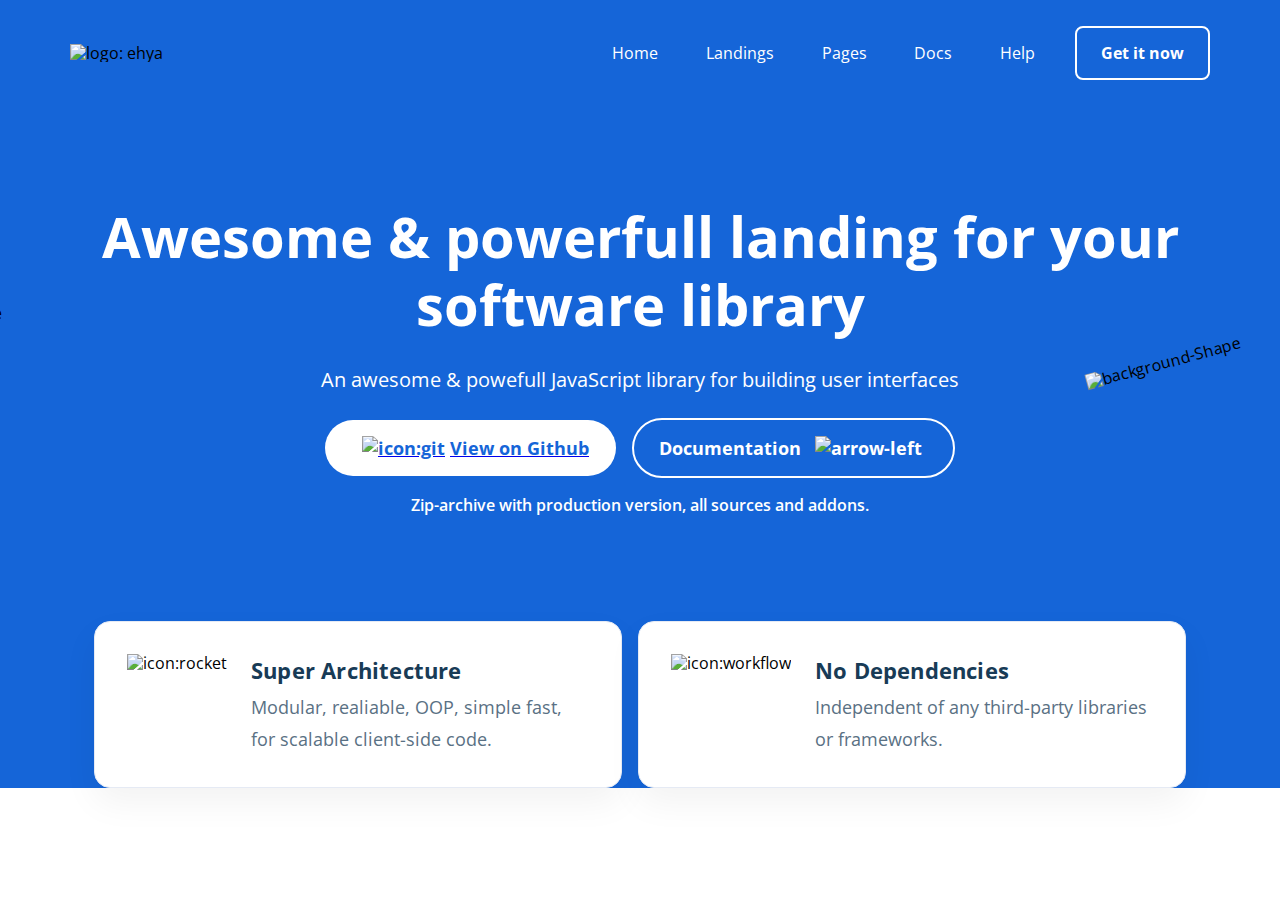
==== index.html @ e39f5f0c "create: modal window" ====
<!DOCTYPE html>
<html lang="en">
<head>
  <meta charset="UTF-8">
  <meta name="viewport" content="width=device-width, initial-scale=1.0">
  <title>ehya</title>
  <link href="https://fonts.googleapis.com/css2?family=Open+Sans:wght@400;600;700&display=swap" rel="stylesheet">
  <link rel="stylesheet" href="css/style.css">
</head>
<body>
  <section class="hero">
    <div class="container">
      <div class="hero-main">
        <img src="img/Shape-1.svg" alt="background-Shape" class="hero-bcg__left">
        <img src="img/Shape-2.svg" alt="background-Shape" class="hero-bcg__right">
        <div class="container">
        <div class="hero-header">
          <img src="img/Logo.svg" alt="logo: ehya" class="logo hero__logo">
          <nav class="hero-navbar">
            <ul class="hero-navbar__list">
              <li class="hero-navbar__item"><a href="#" class="hero-navbar__link">Home</a></li>
              <li class="hero-navbar__item"><a href="#" class="hero-navbar__link">Landings</a></li>
              <li class="hero-navbar__item"><a href="#" class="hero-navbar__link">Pages</a></li>
              <li class="hero-navbar__item"><a href="#" class="hero-navbar__link">Docs</a></li>
              <li class="hero-navbar__item"><a href="#" class="hero-navbar__link">Help</a></li>
            </ul>
            <button class="hero-navbar__button">Get it now</button>
          </nav>
          <!-- /.navbar -->
        </div>
        <!-- /.header -->
        <h1 class="hero__title">
          Awesome & powerfull landing for your software library
        </h1>
        <!-- /.hero__title -->
        <p class="hero__text">An awesome & powefull JavaScript library for building user interfaces</p>
        <div class="hero-button">
          <a href="https://github.com/muscleman-ak" class="hero-button__link">
          <button class="hero-button__git"><img src="img/git.svg" alt="icon:git" class="hero-button__icon"> View on
            Github</button>
          </a>
          <button class="hero-button__doc">Documentation <img class="hero-button__pic" src="img/arrow-left.svg" alt="arrow-left"></button>
        </div>
        <!-- /.hero-button -->
        <p class="hero__zip-text">Zip-archive with production version, all sources and addons.</p>
        <div class="hero-wave">
          <img src="img/Wave.svg" alt="" class="hero-wave__background">
          <div class="hero-wave__card hero-wave__card_left">
            <img src="img/rocket-icon.svg" alt="icon:rocket" class="hero-wave__icon">
            <div class="hero-wave__text-block">
              <h3 class="hero-wave__title">Super Architecture</h3>
              <p class="hero-wave__text">Modular, realiable, OOP, simple fast, for scalable client-side code.</p>
            </div>
            <!-- /.hero-wave__text-block -->
          </div>
          <!-- /.hero-wave__card -->
          <div class="hero-wave__card">
            <img src="img/Icon_workflow.svg" alt="icon:workflow" class="hero-wave__icon">
            <div class="hero-wave__text-block">
              <h3 class="hero-wave__title">No Dependencies</h3>
              <p class="hero-wave__text">Independent of any third-party libraries or frameworks.</p>
            </div>
            <!-- /.hero-wave__text-block -->
          </div>
          <!-- /.hero-wave__card -->
          
        </div>
        <!-- /.hero-wave -->
      </div>
      <!-- /.hero-main -->
    </div>
    <!-- /.container -->
  </section>
  <!-- /.hero -->
  
</body>
</html>
---- css/style.css ----
/*! normalize.css v8.0.1 | MIT License | github.com/necolas/normalize.css */
/* Document
   ========================================================================== */
/**
 * 1. Correct the line height in all browsers.
 * 2. Prevent adjustments of font size after orientation changes in iOS.
 */
html {
  line-height: 1.15;
  /* 1 */
  -webkit-text-size-adjust: 100%;
  /* 2 */
}

/* Sections
   ========================================================================== */
/**
 * Remove the margin in all browsers.
 */
body {
  margin: 0;
}

/**
 * Render the `main` element consistently in IE.
 */
main {
  display: block;
}

/**
 * Correct the font size and margin on `h1` elements within `section` and
 * `article` contexts in Chrome, Firefox, and Safari.
 */
h1 {
  font-size: 2em;
  margin: 0.67em 0;
}

/* Grouping content
   ========================================================================== */
/**
 * 1. Add the correct box sizing in Firefox.
 * 2. Show the overflow in Edge and IE.
 */
hr {
  -webkit-box-sizing: content-box;
          box-sizing: content-box;
  /* 1 */
  height: 0;
  /* 1 */
  overflow: visible;
  /* 2 */
}

/**
 * 1. Correct the inheritance and scaling of font size in all browsers.
 * 2. Correct the odd `em` font sizing in all browsers.
 */
pre {
  font-family: monospace, monospace;
  /* 1 */
  font-size: 1em;
  /* 2 */
}

/* Text-level semantics
   ========================================================================== */
/**
 * Remove the gray background on active links in IE 10.
 */
a {
  background-color: transparent;
}

/**
 * 1. Remove the bottom border in Chrome 57-
 * 2. Add the correct text decoration in Chrome, Edge, IE, Opera, and Safari.
 */
abbr[title] {
  border-bottom: none;
  /* 1 */
  text-decoration: underline;
  /* 2 */
  -webkit-text-decoration: underline dotted;
          text-decoration: underline dotted;
  /* 2 */
}

/**
 * Add the correct font weight in Chrome, Edge, and Safari.
 */
b,
strong {
  font-weight: bolder;
}

/**
 * 1. Correct the inheritance and scaling of font size in all browsers.
 * 2. Correct the odd `em` font sizing in all browsers.
 */
code,
kbd,
samp {
  font-family: monospace, monospace;
  /* 1 */
  font-size: 1em;
  /* 2 */
}

/**
 * Add the correct font size in all browsers.
 */
small {
  font-size: 80%;
}

/**
 * Prevent `sub` and `sup` elements from affecting the line height in
 * all browsers.
 */
sub,
sup {
  font-size: 75%;
  line-height: 0;
  position: relative;
  vertical-align: baseline;
}

sub {
  bottom: -0.25em;
}

sup {
  top: -0.5em;
}

/* Embedded content
   ========================================================================== */
/**
 * Remove the border on images inside links in IE 10.
 */
img {
  border-style: none;
}

/* Forms
   ========================================================================== */
/**
 * 1. Change the font styles in all browsers.
 * 2. Remove the margin in Firefox and Safari.
 */
button,
input,
optgroup,
select,
textarea {
  font-family: inherit;
  /* 1 */
  font-size: 100%;
  /* 1 */
  line-height: 1.15;
  /* 1 */
  margin: 0;
  /* 2 */
}

/**
 * Show the overflow in IE.
 * 1. Show the overflow in Edge.
 */
button,
input {
  /* 1 */
  overflow: visible;
}

/**
 * Remove the inheritance of text transform in Edge, Firefox, and IE.
 * 1. Remove the inheritance of text transform in Firefox.
 */
button,
select {
  /* 1 */
  text-transform: none;
}

/**
 * Correct the inability to style clickable types in iOS and Safari.
 */
button,
[type="button"],
[type="reset"],
[type="submit"] {
  -webkit-appearance: button;
}

/**
 * Remove the inner border and padding in Firefox.
 */
button::-moz-focus-inner,
[type="button"]::-moz-focus-inner,
[type="reset"]::-moz-focus-inner,
[type="submit"]::-moz-focus-inner {
  border-style: none;
  padding: 0;
}

/**
 * Restore the focus styles unset by the previous rule.
 */
button:-moz-focusring,
[type="button"]:-moz-focusring,
[type="reset"]:-moz-focusring,
[type="submit"]:-moz-focusring {
  outline: 1px dotted ButtonText;
}

/**
 * Correct the padding in Firefox.
 */
fieldset {
  padding: 0.35em 0.75em 0.625em;
}

/**
 * 1. Correct the text wrapping in Edge and IE.
 * 2. Correct the color inheritance from `fieldset` elements in IE.
 * 3. Remove the padding so developers are not caught out when they zero out
 *    `fieldset` elements in all browsers.
 */
legend {
  -webkit-box-sizing: border-box;
          box-sizing: border-box;
  /* 1 */
  color: inherit;
  /* 2 */
  display: table;
  /* 1 */
  max-width: 100%;
  /* 1 */
  padding: 0;
  /* 3 */
  white-space: normal;
  /* 1 */
}

/**
 * Add the correct vertical alignment in Chrome, Firefox, and Opera.
 */
progress {
  vertical-align: baseline;
}

/**
 * Remove the default vertical scrollbar in IE 10+.
 */
textarea {
  overflow: auto;
}

/**
 * 1. Add the correct box sizing in IE 10.
 * 2. Remove the padding in IE 10.
 */
[type="checkbox"],
[type="radio"] {
  -webkit-box-sizing: border-box;
          box-sizing: border-box;
  /* 1 */
  padding: 0;
  /* 2 */
}

/**
 * Correct the cursor style of increment and decrement buttons in Chrome.
 */
[type="number"]::-webkit-inner-spin-button,
[type="number"]::-webkit-outer-spin-button {
  height: auto;
}

/**
 * 1. Correct the odd appearance in Chrome and Safari.
 * 2. Correct the outline style in Safari.
 */
[type="search"] {
  -webkit-appearance: textfield;
  /* 1 */
  outline-offset: -2px;
  /* 2 */
}

/**
 * Remove the inner padding in Chrome and Safari on macOS.
 */
[type="search"]::-webkit-search-decoration {
  -webkit-appearance: none;
}

/**
 * 1. Correct the inability to style clickable types in iOS and Safari.
 * 2. Change font properties to `inherit` in Safari.
 */
::-webkit-file-upload-button {
  -webkit-appearance: button;
  /* 1 */
  font: inherit;
  /* 2 */
}

/* Interactive
   ========================================================================== */
/*
 * Add the correct display in Edge, IE 10+, and Firefox.
 */
details {
  display: block;
}

/*
 * Add the correct display in all browsers.
 */
summary {
  display: list-item;
}

/* Misc
   ========================================================================== */
/**
 * Add the correct display in IE 10+.
 */
template {
  display: none;
}

/**
 * Add the correct display in IE 10.
 */
[hidden] {
  display: none;
}

* {
  -webkit-box-sizing: border-box;
          box-sizing: border-box;
}

body {
  font-family: 'Open Sans', sans-serif;
  background-color: #ffffff;
}

.container {
  max-width: 1140px;
  margin: auto;
}

button {
  cursor: pointer;
  outline: none;
}

.hero {
  background-color: #1565D8;
}

.hero-main {
  position: relative;
}

.hero-bcg__left {
  position: absolute;
  width: 620.16px;
  height: 376.86px;
  left: -226.88px;
  top: 303.87px;
}

.hero-bcg__right {
  position: absolute;
  width: 300px;
  height: 285px;
  left: 1046.23px;
  top: 330.68px;
  -webkit-transform: rotate(-15deg);
          transform: rotate(-15deg);
}

.hero-header {
  display: -webkit-box;
  display: -ms-flexbox;
  display: flex;
  -webkit-box-align: center;
      -ms-flex-align: center;
          align-items: center;
  -webkit-box-pack: justify;
      -ms-flex-pack: justify;
          justify-content: space-between;
  padding: 26px 0;
  margin-bottom: 96px;
}

.hero-navbar {
  width: 598px;
  display: -webkit-box;
  display: -ms-flexbox;
  display: flex;
  -webkit-box-pack: justify;
      -ms-flex-pack: justify;
          justify-content: space-between;
}

.hero-navbar__list {
  width: 423px;
  list-style: none;
  margin: 0;
  padding: 18px 0;
  display: -webkit-box;
  display: -ms-flexbox;
  display: flex;
  -webkit-box-align: center;
      -ms-flex-align: center;
          align-items: center;
  -webkit-box-pack: justify;
      -ms-flex-pack: justify;
          justify-content: space-between;
  margin-right: px;
}

.hero-navbar__button {
  padding: 13px 24px;
  color: white;
  font-weight: bold;
  background-color: #1565D8;
  border: 2px solid white;
  border-radius: 8px;
}

.hero-navbar__link {
  text-decoration: none;
  color: white;
}

.hero__title {
  margin: 0;
  margin-bottom: 24px;
  font-weight: bold;
  font-size: 56px;
  line-height: 68px;
  color: white;
  text-align: center;
}

.hero__text {
  font-weight: normal;
  font-size: 20px;
  line-height: 36px;
  text-align: center;
  color: #ffffff;
}

.hero-button {
  display: -webkit-box;
  display: -ms-flexbox;
  display: flex;
  -webkit-box-align: center;
      -ms-flex-align: center;
          align-items: center;
  -webkit-box-pack: center;
      -ms-flex-pack: center;
          justify-content: center;
  margin-bottom: 16px;
}

.hero-button__git {
  text-decoration: none;
  background-color: #ffffff;
  color: #1565D8;
  border: none;
  border-radius: 50px;
  padding: 26px;
  font-weight: bold;
  font-size: 18px;
  line-height: 25px;
  display: -webkit-box;
  display: -ms-flexbox;
  display: flex;
  -webkit-box-align: center;
      -ms-flex-align: center;
          align-items: center;
  padding: 16px 27px 15px 37px;
  margin-right: 16px;
}

.hero-button__icon {
  margin-right: 5px;
}

.hero-button__doc {
  border: 2px solid #ffffff;
  display: -webkit-box;
  display: -ms-flexbox;
  display: flex;
  -webkit-box-align: center;
      -ms-flex-align: center;
          align-items: center;
  background-color: #1565D8;
  color: #ffffff;
  border-radius: 50px;
  font-weight: bold;
  font-size: 18px;
  line-height: 25px;
  padding: 16px 31px 15px 25px;
}

.hero-button__pic {
  margin-left: 14px;
}

.hero__zip-text {
  font-weight: 600;
  font-size: 16px;
  line-height: 22px;
  text-align: center;
  color: #ffffff;
  margin-bottom: 105px;
}

.hero-wave {
  display: -webkit-box;
  display: -ms-flexbox;
  display: flex;
  -webkit-box-pack: center;
      -ms-flex-pack: center;
          justify-content: center;
  -webkit-box-align: center;
      -ms-flex-align: center;
          align-items: center;
  position: relative;
}

.hero-wave__card {
  padding: 32px;
  border: 1px solid #E5EAF4;
  -webkit-box-sizing: border-box;
          box-sizing: border-box;
  -webkit-box-shadow: 0px 15px 35px rgba(0, 0, 0, 0.05);
          box-shadow: 0px 15px 35px rgba(0, 0, 0, 0.05);
  border-radius: 16px;
  background-color: #ffffff;
  display: -webkit-box;
  display: -ms-flexbox;
  display: flex;
  -webkit-box-align: start;
      -ms-flex-align: start;
          align-items: start;
  z-index: 10;
}

.hero-wave__card_left {
  margin-right: 16px;
}

.hero-wave__title {
  font-weight: bold;
  font-size: 22px;
  line-height: 33px;
  letter-spacing: 0.2px;
  color: #183B56;
  margin: 0;
  margin-bottom: 4px;
}

.hero-wave__text {
  margin: 0;
  font-weight: normal;
  font-size: 18px;
  line-height: 32px;
  color: #5A7184;
  max-width: 338px;
}

.hero-wave__icon {
  margin-right: 24px;
}

.hero-wave__background {
  -webkit-transform: translateX(0%);
          transform: translateX(0%);
  position: absolute;
  top: 0;
  bottom: 0;
  z-index: 5;
}
/*# sourceMappingURL=style.css.map */
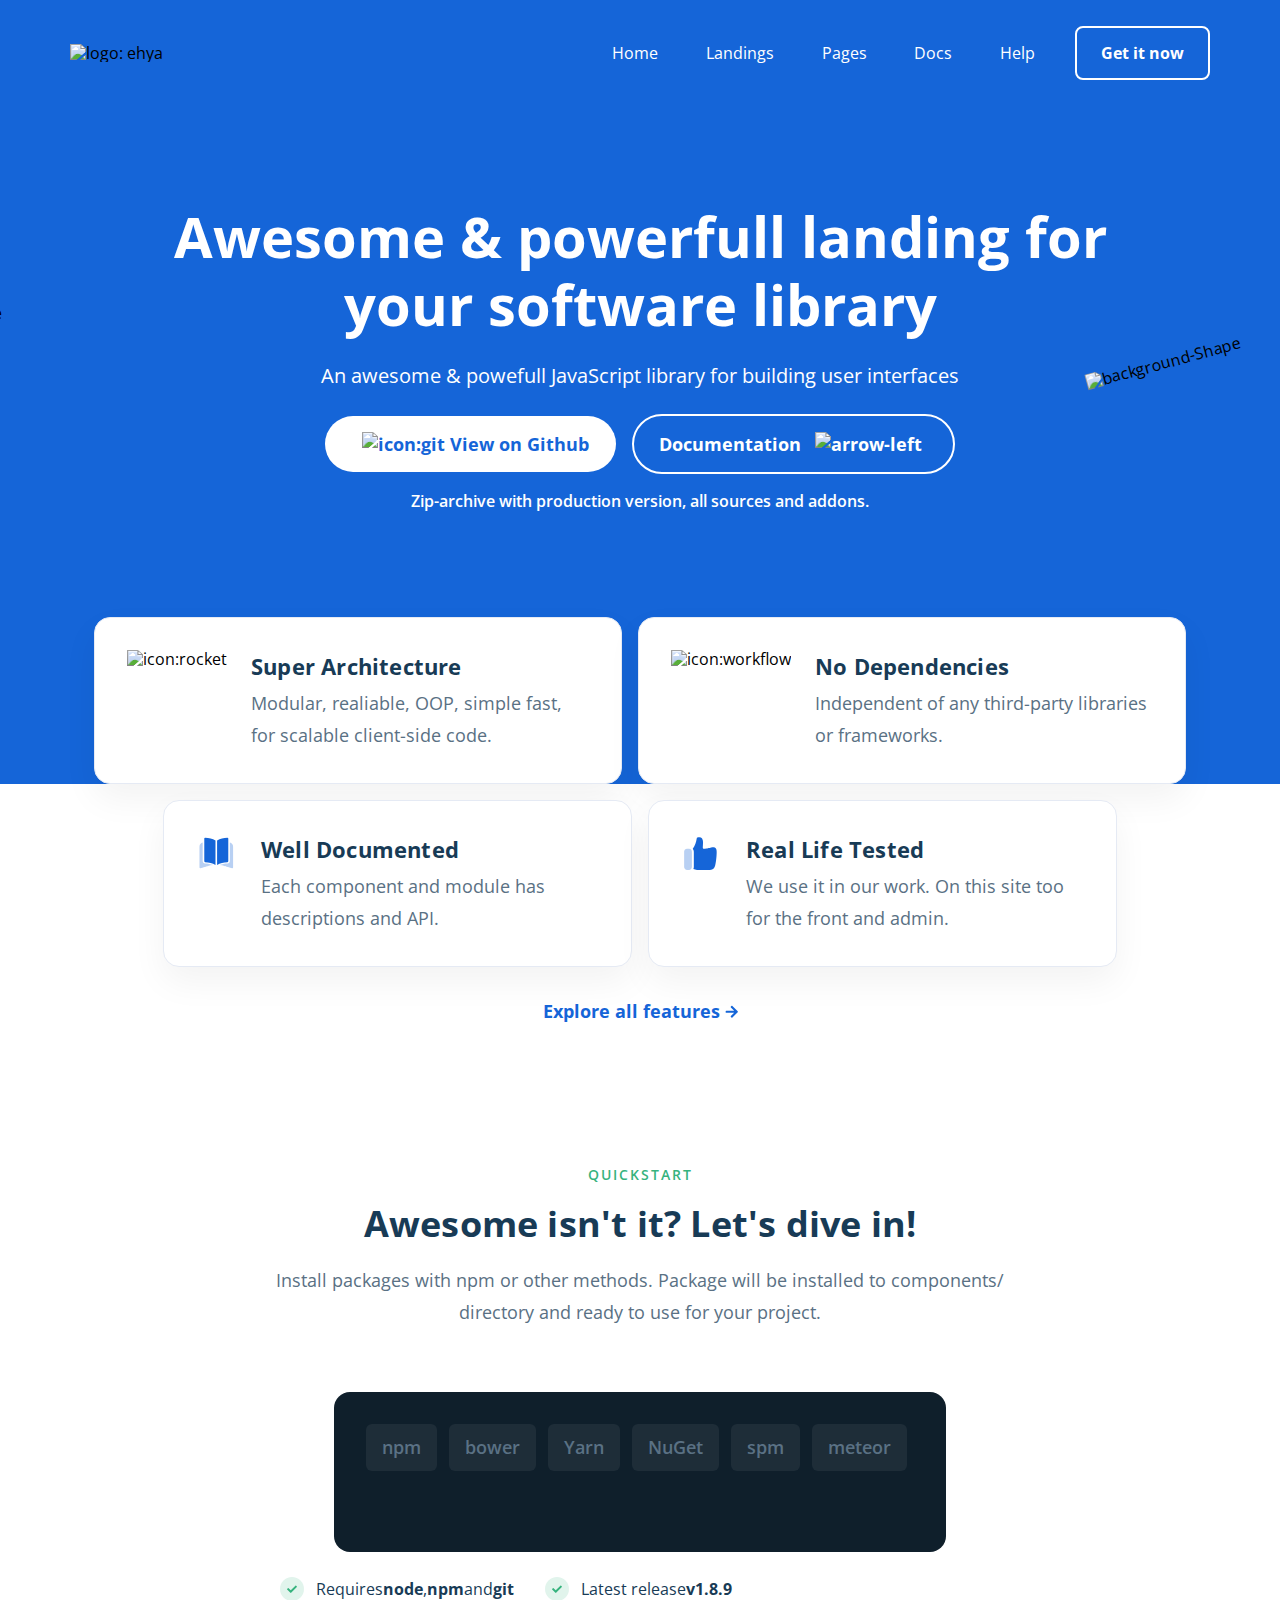
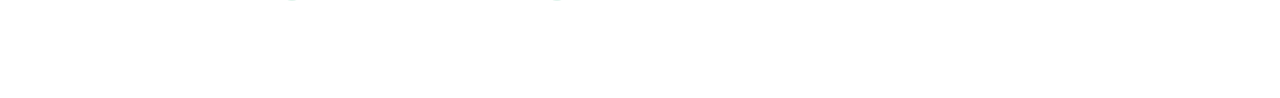
==== commit e5916e3f: "create: added tabs" ====
--- a/index.html
+++ b/index.html
@@ -1,77 +1,279 @@
 <!DOCTYPE html>
 <html lang="en">
-<head>
-  <meta charset="UTF-8">
-  <meta name="viewport" content="width=device-width, initial-scale=1.0">
-  <title>ehya</title>
-  <link href="https://fonts.googleapis.com/css2?family=Open+Sans:wght@400;600;700&display=swap" rel="stylesheet">
-  <link rel="stylesheet" href="css/style.css">
-</head>
-<body>
-  <section class="hero">
-    <div class="container">
-      <div class="hero-main">
-        <img src="img/Shape-1.svg" alt="background-Shape" class="hero-bcg__left">
-        <img src="img/Shape-2.svg" alt="background-Shape" class="hero-bcg__right">
-        <div class="container">
-        <div class="hero-header">
-          <img src="img/Logo.svg" alt="logo: ehya" class="logo hero__logo">
-          <nav class="hero-navbar">
-            <ul class="hero-navbar__list">
-              <li class="hero-navbar__item"><a href="#" class="hero-navbar__link">Home</a></li>
-              <li class="hero-navbar__item"><a href="#" class="hero-navbar__link">Landings</a></li>
-              <li class="hero-navbar__item"><a href="#" class="hero-navbar__link">Pages</a></li>
-              <li class="hero-navbar__item"><a href="#" class="hero-navbar__link">Docs</a></li>
-              <li class="hero-navbar__item"><a href="#" class="hero-navbar__link">Help</a></li>
+  <head>
+    <meta charset="UTF-8" />
+    <meta name="viewport" content="width=device-width, initial-scale=1.0" />
+    <title>ehya</title>
+    <link
+      href="https://fonts.googleapis.com/css2?family=Open+Sans:wght@400;600;700&display=swap"
+      rel="stylesheet"
+    />
+    <link rel="stylesheet" href="css/style.css" />
+  </head>
+  <body>
+    <section class="hero">
+      <div class="container">
+        <div class="hero-main">
+          <img
+            src="img/Shape-1.svg"
+            alt="background-Shape"
+            class="hero-bcg__left"
+          />
+          <img
+            src="img/Shape-2.svg"
+            alt="background-Shape"
+            class="hero-bcg__right"
+          />
+        
+        
+          <div class="hero-header">
+            <img src="img/Logo.svg" alt="logo: ehya" class="logo hero__logo" />
+            <nav class="hero-navbar">
+              <ul class="hero-navbar__list">
+                <li class="hero-navbar__item">
+                  <a href="#" class="hero-navbar__link">Home</a>
+                </li>
+                <li class="hero-navbar__item">
+                  <a href="#" class="hero-navbar__link">Landings</a>
+                </li>
+                <li class="hero-navbar__item">
+                  <a href="#" class="hero-navbar__link">Pages</a>
+                </li>
+                <li class="hero-navbar__item">
+                  <a href="#" class="hero-navbar__link">Docs</a>
+                </li>
+                <li class="hero-navbar__item">
+                  <a href="#" class="hero-navbar__link">Help</a>
+                </li>
+              </ul>
+              <button class="hero-navbar__button" data-toggle="modal">Get it now</button>
+            </nav>
+            <!-- /.navbar -->
+          </div>
+          <!-- /.header -->
+          <h1 class="hero__title">
+            Awesome & powerfull landing for your software library
+          </h1>
+          <!-- /.hero__title -->
+          <p class="hero__text">
+            An awesome & powefull JavaScript library for building user
+            interfaces
+          </p>
+          <div class="hero-button">
+            <a href="https://github.com/muscleman-ak" class="hero-button__link">
+              <button class="hero-button__git">
+                <img
+                  src="img/git.svg"
+                  alt="icon:git"
+                  class="hero-button__icon"
+                />
+                View on Github
+              </button>
+            </a>
+            <button class="hero-button__doc">
+              Documentation
+              <img
+                class="hero-button__pic"
+                src="img/arrow-left.svg"
+                alt="arrow-left"
+              />
+            </button>
+          </div>
+          <!-- /.hero-button -->
+          <p class="hero__zip-text">
+            Zip-archive with production version, all sources and addons.
+          </p>
+          <div class="hero-wave">
+
+            <div class=" hero-wave__card hero-wave__card_left">
+              <img
+                src="img/rocket-icon.svg"
+                alt="icon:rocket"
+                class="hero-wave__icon"
+              />
+              <div class="hero-wave__text-block">
+                <h3 class="hero-wave__title">Super Architecture</h3>
+                <p class="hero-wave__text">
+                  Modular, realiable, OOP, simple fast, for scalable client-side
+                  code.
+                </p>
+              </div>
+              <!-- /.hero-wave__text-block -->
+            </div>
+            <!-- /.hero-wave__card -->
+
+
+            <div class="  hero-wave__card">
+              <img
+                src="img/Icon_workflow.svg"
+                alt="icon:workflow"
+                class="hero-wave__icon"
+              />
+              <div class="hero-wave__text-block">
+                <h3 class="hero-wave__title">No Dependencies</h3>
+                <p class="hero-wave__text">
+                  Independent of any third-party libraries or frameworks.
+                </p>
+              </div>
+              <!-- /.hero-wave__text-block -->
+            </div>
+            <!-- /.hero-wave__card -->
+          </div>
+          <!-- /.hero-wave -->
+        </div>
+        <!-- /.hero-main -->
+      </div>
+      <!-- /.container -->
+    </section>
+    <!-- /.hero -->
+    <section class="quickstart">
+      <div class="container">
+        <div class="hero-wave hero-under">
+
+          <div class="  hero-wave__card hero-wave__card_left">
+            <img src="img/icon-book.svg" alt="icon:book" class="hero-wave__icon" />
+            <div class="hero-wave__text-block">
+              <h3 class="hero-wave__title">Well Documented</h3>
+              <p class="hero-wave__text">
+                Each component and module has descriptions and API.
+              </p>
+            </div>
+            <!-- /.hero-wave__text-block -->
+          </div>
+          <!-- /.hero-wave__card -->
+
+
+          <div class="info-card  hero-wave__card">
+            <img src="img/icon-like.svg" alt="icon:like" class="hero-wave__icon" />
+            <div class="hero-wave__text-block">
+              <h3 class="hero-wave__title">Real Life Tested</h3>
+              <p class="hero-wave__text">
+                We use it in our work. On this site too for the front and admin.
+              </p>
+            </div>
+            <!-- /.hero-wave__text-block -->
+          </div>
+          <!-- /.hero-wave__card -->
+        </div>
+        <!-- /.hero-wave hero-under -->
+        <span class="explore blue-text">Explore all features <img src="img/arrow-blue.svg" alt="arrow-left"></span>
+        <div class="quickstart__contain">
+          <span class="quickstart__span">quickstart</span>
+          <h3 class=" title title-center">Awesome isn't it? Let's dive in!</h3>
+          <p class="mtext mtext-center">Install packages with npm or other methods. Package will be installed to components/ directory and ready to use for your
+          project.</p>
+
+
+          <div class="tabs-block">
+            <!-- блок с табами -->
+            <ul class="tabs mtext">
+              <li data-target="#nmp" class="tabs__item  mtext">npm</li>
+              <li data-target="#bower" class="tabs__item  mtext">bower</li>
+              <li data-target="#yarn" class="tabs__item  mtext">Yarn</li>
+              <li data-target="#nuget" class="tabs__item  mtext">NuGet</li>
+              <li data-target="#spm" class="tabs__item  mtext">spm</li>
+              <li data-target="#meteor" class="tabs__item  mtext">meteor</li>
             </ul>
-            <button class="hero-navbar__button">Get it now</button>
-          </nav>
-          <!-- /.navbar -->
-        </div>
-        <!-- /.header -->
-        <h1 class="hero__title">
-          Awesome & powerfull landing for your software library
-        </h1>
-        <!-- /.hero__title -->
-        <p class="hero__text">An awesome & powefull JavaScript library for building user interfaces</p>
-        <div class="hero-button">
-          <a href="https://github.com/muscleman-ak" class="hero-button__link">
-          <button class="hero-button__git"><img src="img/git.svg" alt="icon:git" class="hero-button__icon"> View on
-            Github</button>
-          </a>
-          <button class="hero-button__doc">Documentation <img class="hero-button__pic" src="img/arrow-left.svg" alt="arrow-left"></button>
-        </div>
-        <!-- /.hero-button -->
-        <p class="hero__zip-text">Zip-archive with production version, all sources and addons.</p>
-        <div class="hero-wave">
-          <img src="img/Wave.svg" alt="" class="hero-wave__background">
-          <div class="hero-wave__card hero-wave__card_left">
-            <img src="img/rocket-icon.svg" alt="icon:rocket" class="hero-wave__icon">
-            <div class="hero-wave__text-block">
-              <h3 class="hero-wave__title">Super Architecture</h3>
-              <p class="hero-wave__text">Modular, realiable, OOP, simple fast, for scalable client-side code.</p>
-            </div>
-            <!-- /.hero-wave__text-block -->
-          </div>
-          <!-- /.hero-wave__card -->
-          <div class="hero-wave__card">
-            <img src="img/Icon_workflow.svg" alt="icon:workflow" class="hero-wave__icon">
-            <div class="hero-wave__text-block">
-              <h3 class="hero-wave__title">No Dependencies</h3>
-              <p class="hero-wave__text">Independent of any third-party libraries or frameworks.</p>
-            </div>
-            <!-- /.hero-wave__text-block -->
-          </div>
-          <!-- /.hero-wave__card -->
+
+            <!-- содержание табов -->
+            <ul class="example">
+              <li id="nmp" class="example__item "> inputmask.js</li>
+              <li id="bower" class="example__item "> jquery.mask.min.js</li>
+              <li id="yarn" class="example__item ">jquery.validate.min.js</li>
+              <li id="nuget" class="example__item "> jquery-3.5.1.min.js</li>
+              <li id="spm" class="example__item "> swiper-bundle.min.js</li>
+              <li id="meteor" class="example__item ">main.js</li>
+            </ul>
+          </div>
+          <!-- /.tabs -->
+          <div class="version">
+            <p class="version__text version__require"> <img class="version__image" src="img/check.svg" alt="icon: check"> Requires <strong>node</strong>, <strong>npm</strong> and <strong>git</strong></p>
+            <p class="version__text version__release"> <img class="version__image" src="img/check.svg" alt="icon: check">Latest release <strong>v1.8.9</strong></p>
+          </div>
+          <!-- /.version -->
+        </div>
+        <!-- /.quickstart -->
+      </div>
+      <!-- /.container -->
+    </section>
+    <!-- /.quickstart -->
+
+    <div class="modal">
+      <div class="modal__overlay"></div>
+      <!-- /.modal__overlay -->
+      <div class="modal__dialog">
+        <a href="#" class="modal__close">
+          <img src="img/close.svg" alt="icon: close" />
+        </a>
+        <h3 class="modal__title">Let’s join us</h3>
+        <button class="modal__button-signup">
+          <img
+            src="img/google-icon.svg"
+            alt="icon: google"
+            class="modal__google-icon"
+          />
+          Sign up with Google
+        </button>
+        <span class="modal__span-sign">Or, sign up with your email</span>
+        <form
+          id="form"
+          action="send.php"
+          method="POST"
+          class="form modal__form resist form"
+        >
+          <span class="modal__span">Your name*</span>
+          <input
+            type="text"
+            class="input modal__input"
+            placeholder="Your Full Name*"
+            name="name"
+            required
+            minlength="3"
+            id="modalName"
+          />
+          <span class="modal__span">Email address*</span>
+          <input
+            type="email"
+            class="input modal__input"
+            id="modalEmail"
+            placeholder="Enter email address"
+            name="email"
+            required
+          />
+          <span class="modal__span">Password*</span>
+          <input
+            type="password"
+            class="input modal__input "
+            placeholder="Enter password"
+            name="password"
+            required
+            minlength="6"
+            id="modalPassword"
+          />
+          <div class="modal__agreement">
+            <input type="checkbox" name="checkbox" required class="modal__checkbox">
+            Agree to terms & conditions</div>
+          <!-- /.modal__agreement -->
+          <button type="submit" class="button modal__button">
+            Sign
+          </button>
           
-        </div>
-        <!-- /.hero-wave -->
+        </form>
+        <div class="modal__account">
+          <span class="modal__account">Already have an account?
+          </span>
+          <a href="#" class="modal__account-link">Sign in now</a>
+        </div>
+        <!-- /.modal__account -->
       </div>
-      <!-- /.hero-main -->
+      <!-- /.modal__dialog -->
     </div>
-    <!-- /.container -->
-  </section>
-  <!-- /.hero -->
-  
-</body>
-</html>+    <!-- /.modal -->
+    <script src="js/jquery-3.5.1.min.js"></script>
+    <script src="js/jquery.validate.min.js"></script>
+    <script src="js/swiper-bundle.min.js"></script>
+    <script src="js/inputmask.js"></script>
+    <script src="js/jquery.mask.min.js"></script>
+    <script src="js/main.js"></script>
+  </body>
+</html>
--- a/css/style.css
+++ b/css/style.css
@@ -341,6 +341,19 @@
   display: none;
 }
 
+@font-face {
+  font-family: HKGrotesk-bold, serif;
+  src: url(../fonts/HKGrotesk-bold.woff), url(../fonts/HKGrotesk-bold.ttf), url(../fonts/HKGrotesk-bold.woff2);
+  font-weight: bold;
+  font-style: normal;
+  font-display: swap;
+  @font-face {}  font-family: HKGrotesk-SemiBold, sans-serif;
+  src: url(../fonts/HKGrotesk-SemiBold.woff), url(../fonts/HKGrotesk-SemiBold.ttf), url(../fonts/HKGrotesk-SemiBold.woff2);
+  font-weight: 600;
+  font-style: normal;
+  font-display: swap;
+}
+
 * {
   -webkit-box-sizing: border-box;
           box-sizing: border-box;
@@ -356,13 +369,61 @@
   margin: auto;
 }
 
+img {
+  max-width: 100%;
+}
+
 button {
   cursor: pointer;
   outline: none;
 }
 
+.blue-text {
+  font-family: Open Sans;
+  font-style: normal;
+  font-weight: bold;
+  font-size: 18px;
+  line-height: 25px;
+  color: #1565D8;
+}
+
+.title {
+  font-style: normal;
+  font-weight: bold;
+  font-size: 36px;
+  line-height: 48px;
+  letter-spacing: 0.2px;
+  color: #183B56;
+  margin: 0;
+}
+
+.title-center {
+  text-align: center;
+  margin-bottom: 16px;
+}
+
+.mtext {
+  font-family: Open Sans;
+  font-style: normal;
+  font-weight: normal;
+  font-size: 18px;
+  line-height: 32px;
+  color: #5A7184;
+}
+
+.mtext-center {
+  text-align: center;
+  margin: auto;
+  margin-bottom: 64px;
+}
+
 .hero {
+  background-image: url(../img/Wave.svg);
+  background-repeat: no-repeat;
+  background-position-x: center;
   background-color: #1565D8;
+  background-position-y: 610px;
+  background-size: 1440px;
 }
 
 .hero-main {
@@ -450,6 +511,8 @@
   line-height: 68px;
   color: white;
   text-align: center;
+  max-width: 946px;
+  margin: auto;
 }
 
 .hero__text {
@@ -473,8 +536,11 @@
   margin-bottom: 16px;
 }
 
+.hero-button__link {
+  text-decoration: none;
+}
+
 .hero-button__git {
-  text-decoration: none;
   background-color: #ffffff;
   color: #1565D8;
   border: none;
@@ -538,6 +604,9 @@
       -ms-flex-align: center;
           align-items: center;
   position: relative;
+  background-position: center;
+  background-position-y: 0%;
+  background-size: cover;
 }
 
 .hero-wave__card {
@@ -586,11 +655,353 @@
 }
 
 .hero-wave__background {
-  -webkit-transform: translateX(0%);
-          transform: translateX(0%);
+  -webkit-transform: translateY(21%);
+          transform: translateY(21%);
   position: absolute;
   top: 0;
   bottom: 0;
+  left: 0;
+  right: 0;
   z-index: 5;
 }
+
+.hero-under {
+  margin-bottom: 32px;
+}
+
+.explore {
+  text-align: center;
+  display: block;
+  margin-bottom: 141px;
+}
+
+.quickstart {
+  padding: 16px 0 97px 0;
+}
+
+.quickstart__contain {
+  margin: auto;
+  max-width: 750px;
+}
+
+.quickstart__span {
+  font-family: Open Sans;
+  font-style: normal;
+  font-weight: 600;
+  font-size: 14px;
+  line-height: 19px;
+  text-align: center;
+  letter-spacing: 2px;
+  text-transform: uppercase;
+  color: #36B37E;
+  display: block;
+  margin-bottom: 16px;
+}
+
+.tabs {
+  margin: 0;
+  padding: 0;
+  list-style: none;
+  display: -webkit-box;
+  display: -ms-flexbox;
+  display: flex;
+  -webkit-box-align: center;
+      -ms-flex-align: center;
+          align-items: center;
+}
+
+.tabs__item {
+  padding: 7px 16px 8px 16px;
+  margin-right: 12px;
+  background: #ffffff10;
+  mix-blend-mode: normal;
+  border-radius: 6px;
+  cursor: pointer;
+  font-weight: 600;
+  color: #5A7184;
+  margin-bottom: 31px;
+  opacity: 1;
+}
+
+.tabs__item_active {
+  opacity: 2;
+  -webkit-transition: opacity 0.2s;
+  transition: opacity 0.2s;
+  background: #ffffff;
+  color: #183B56;
+}
+
+.tabs-block {
+  min-height: 160px;
+  max-width: 612px;
+  padding: 32px;
+  border-radius: 16px;
+  background-color: #0F1F2B;
+  margin: auto;
+  margin-bottom: 25px;
+}
+
+.example {
+  list-style: none;
+  color: #ffffff;
+  padding: 0;
+  margin: 0;
+}
+
+.example__item {
+  display: none;
+}
+
+.example__item_active {
+  display: block;
+}
+
+.version {
+  display: -webkit-box;
+  display: -ms-flexbox;
+  display: flex;
+  margin-left: 2%;
+}
+
+.version__text {
+  font-family: Open Sans;
+  font-style: normal;
+  font-weight: normal;
+  font-size: 16px;
+  line-height: 22px;
+  color: #183B56;
+  margin: 0;
+  display: -webkit-box;
+  display: -ms-flexbox;
+  display: flex;
+  -webkit-box-align: center;
+      -ms-flex-align: center;
+          align-items: center;
+}
+
+.version__require {
+  margin-right: 31px;
+}
+
+.version__image {
+  width: 24px;
+  height: 24px;
+  margin-right: 12px;
+}
+
+.modal__overlay {
+  position: fixed;
+  top: 0;
+  left: 0;
+  bottom: 0;
+  right: 0;
+  mix-blend-mode: normal;
+  background-color: #000000d4;
+  z-index: 1000;
+  visibility: hidden;
+  opacity: 0;
+  -webkit-transition: opacity 0.2s;
+  transition: opacity 0.2s;
+}
+
+.modal__overlay_visible {
+  opacity: 1;
+  visibility: visible;
+}
+
+.modal__dialog {
+  display: -webkit-box;
+  display: -ms-flexbox;
+  display: flex;
+  -webkit-box-orient: vertical;
+  -webkit-box-direction: normal;
+      -ms-flex-direction: column;
+          flex-direction: column;
+  -ms-flex-wrap: wrap;
+      flex-wrap: wrap;
+  position: fixed;
+  top: 50%;
+  left: 50%;
+  max-width: 488px;
+  padding: 48px 64px;
+  background-color: #ffffff;
+  -webkit-transform: translate(-50%, -50%);
+          transform: translate(-50%, -50%);
+  color: #ffffff;
+  border-radius: 12px;
+  z-index: 1001;
+  visibility: hidden;
+  opacity: 0;
+  -webkit-transition: opacity 0.2s;
+  transition: opacity 0.2s;
+}
+
+.modal__dialog_visible {
+  opacity: 1;
+  visibility: visible;
+}
+
+.modal__close {
+  position: absolute;
+  right: 24px;
+  top: 24px;
+  text-decoration: none;
+  cursor: pointer;
+}
+
+.modal__title {
+  color: #183B56;
+  margin: 0;
+  font-family: HKGrotesk-bold, sans-serif;
+  font-style: normal;
+  font-weight: bold;
+  font-size: 36px;
+  line-height: 48px;
+  letter-spacing: 0.2px;
+  text-align: center;
+  margin-bottom: 35px;
+}
+
+.modal__input {
+  border: 1px solid #C3CAD9;
+  -webkit-box-sizing: border-box;
+          box-sizing: border-box;
+  border-radius: 8px;
+  width: 100%;
+  padding: 17px 0 17px 20px;
+  font-family: Open Sans;
+  font-style: normal;
+  font-weight: 600;
+  font-size: 16px;
+  line-height: 22px;
+  color: #183B56;
+}
+
+.modal__button-signup {
+  display: -webkit-box;
+  display: -ms-flexbox;
+  display: flex;
+  -webkit-box-align: center;
+      -ms-flex-align: center;
+          align-items: center;
+  -webkit-box-pack: justify;
+      -ms-flex-pack: justify;
+          justify-content: space-between;
+  min-width: 360px;
+  min-height: 56px;
+  padding: 0 76px 0 8px;
+  background-color: #1565D8;
+  color: #ffffff;
+  border: none;
+  border-radius: 8px;
+  font-family: Open Sans;
+  font-style: normal;
+  font-weight: bold;
+  font-size: 16px;
+  margin-bottom: 32px;
+}
+
+.modal__google-icon {
+  width: 42px;
+  height: 42px;
+  -o-object-fit: cover;
+     object-fit: cover;
+}
+
+.modal__span {
+  font-family: Open Sans;
+  font-style: normal;
+  font-weight: 600;
+  font-size: 16px;
+  line-height: 22px;
+  color: #5A7184;
+  margin-bottom: 12px;
+  display: block;
+}
+
+.modal__span:nth-child(n+2) {
+  margin-top: 24px;
+}
+
+.modal__span-sign {
+  margin-bottom: 35px;
+  color: #183B56;
+  font-family: Open Sans;
+  font-style: normal;
+  font-weight: 600;
+  font-size: 16px;
+  line-height: 22px;
+  text-align: center;
+}
+
+.modal__agreement {
+  font-family: Open Sans;
+  font-style: normal;
+  font-weight: 600;
+  font-size: 14px;
+  line-height: 20px;
+  color: #5A7184;
+  display: -webkit-box;
+  display: -ms-flexbox;
+  display: flex;
+  -webkit-box-align: center;
+      -ms-flex-align: center;
+          align-items: center;
+  margin-bottom: 32px;
+  margin-top: 24px;
+  position: relative;
+}
+
+.modal__button {
+  border: none;
+  border-radius: 8px;
+  background-color: #1565D8;
+  color: #ffffff;
+  text-align: center;
+  width: 100%;
+  font-family: Open Sans;
+  font-style: normal;
+  font-weight: bold;
+  font-size: 18px;
+  line-height: 25px;
+  height: 56px;
+  margin-bottom: 24px;
+}
+
+.modal__account {
+  font-family: Open Sans;
+  font-style: normal;
+  font-weight: 600;
+  font-size: 14px;
+  line-height: 20px;
+  color: #5A7184;
+}
+
+.modal__account-link {
+  text-decoration: none;
+  font-family: Open Sans;
+  font-style: normal;
+  font-weight: bold;
+  font-size: 14px;
+  line-height: 20px;
+  color: #1565D8;
+  margin-left: 8px;
+}
+
+.modal__checkbox {
+  margin-right: 10px;
+}
+
+.Invalid {
+  color: red;
+}
+
+#checkbox-error {
+  color: red;
+  position: absolute;
+  top: 22px;
+  left: 0;
+  right: 0;
+  bottom: 0;
+}
 /*# sourceMappingURL=style.css.map */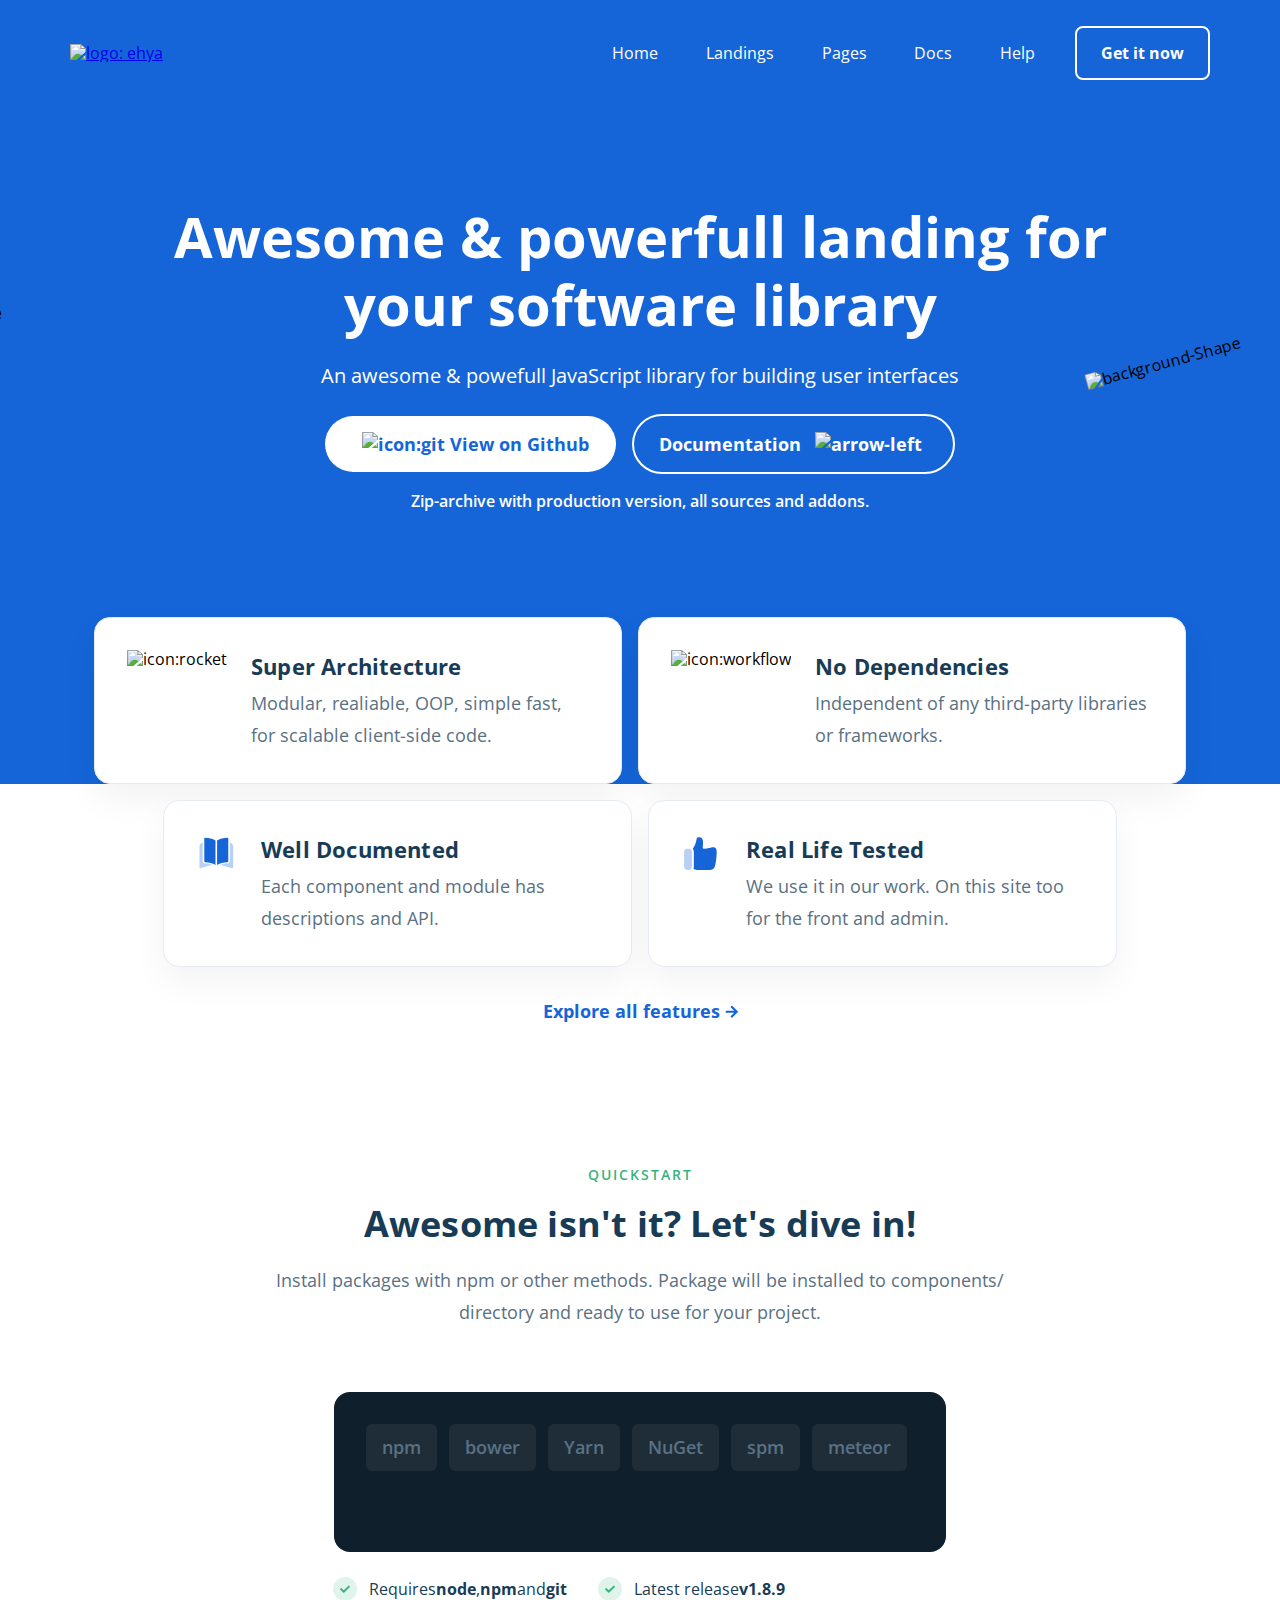
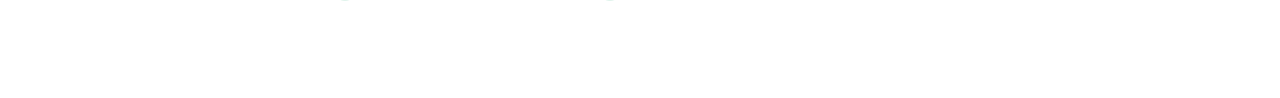
==== commit 86ea7162: "fide littke bugs" ====
--- a/index.html
+++ b/index.html
@@ -27,7 +27,7 @@
         
         
           <div class="hero-header">
-            <img src="img/Logo.svg" alt="logo: ehya" class="logo hero__logo" />
+            <a href="#"><img src="img/Logo.svg" alt="logo: ehya" class="logo hero__logo" /></a>
             <nav class="hero-navbar">
               <ul class="hero-navbar__list">
                 <li class="hero-navbar__item">
@@ -156,7 +156,7 @@
           <!-- /.hero-wave__card -->
         </div>
         <!-- /.hero-wave hero-under -->
-        <span class="explore blue-text">Explore all features <img src="img/arrow-blue.svg" alt="arrow-left"></span>
+        <a href="#" class="explore blue-text">Explore all features <img src="img/arrow-blue.svg" alt="arrow-left"></a>
         <div class="quickstart__contain">
           <span class="quickstart__span">quickstart</span>
           <h3 class=" title title-center">Awesome isn't it? Let's dive in!</h3>
--- a/css/style.css
+++ b/css/style.css
@@ -673,6 +673,7 @@
   text-align: center;
   display: block;
   margin-bottom: 141px;
+  text-decoration: none;
 }
 
 .quickstart {
@@ -720,11 +721,14 @@
   font-weight: 600;
   color: #5A7184;
   margin-bottom: 31px;
-  opacity: 1;
+}
+
+.tabs__item:hover {
+  background-color: #ffffff;
+  color: #183B56;
 }
 
 .tabs__item_active {
-  opacity: 2;
   -webkit-transition: opacity 0.2s;
   transition: opacity 0.2s;
   background: #ffffff;
@@ -760,7 +764,7 @@
   display: -webkit-box;
   display: -ms-flexbox;
   display: flex;
-  margin-left: 2%;
+  margin-left: 9%;
 }
 
 .version__text {
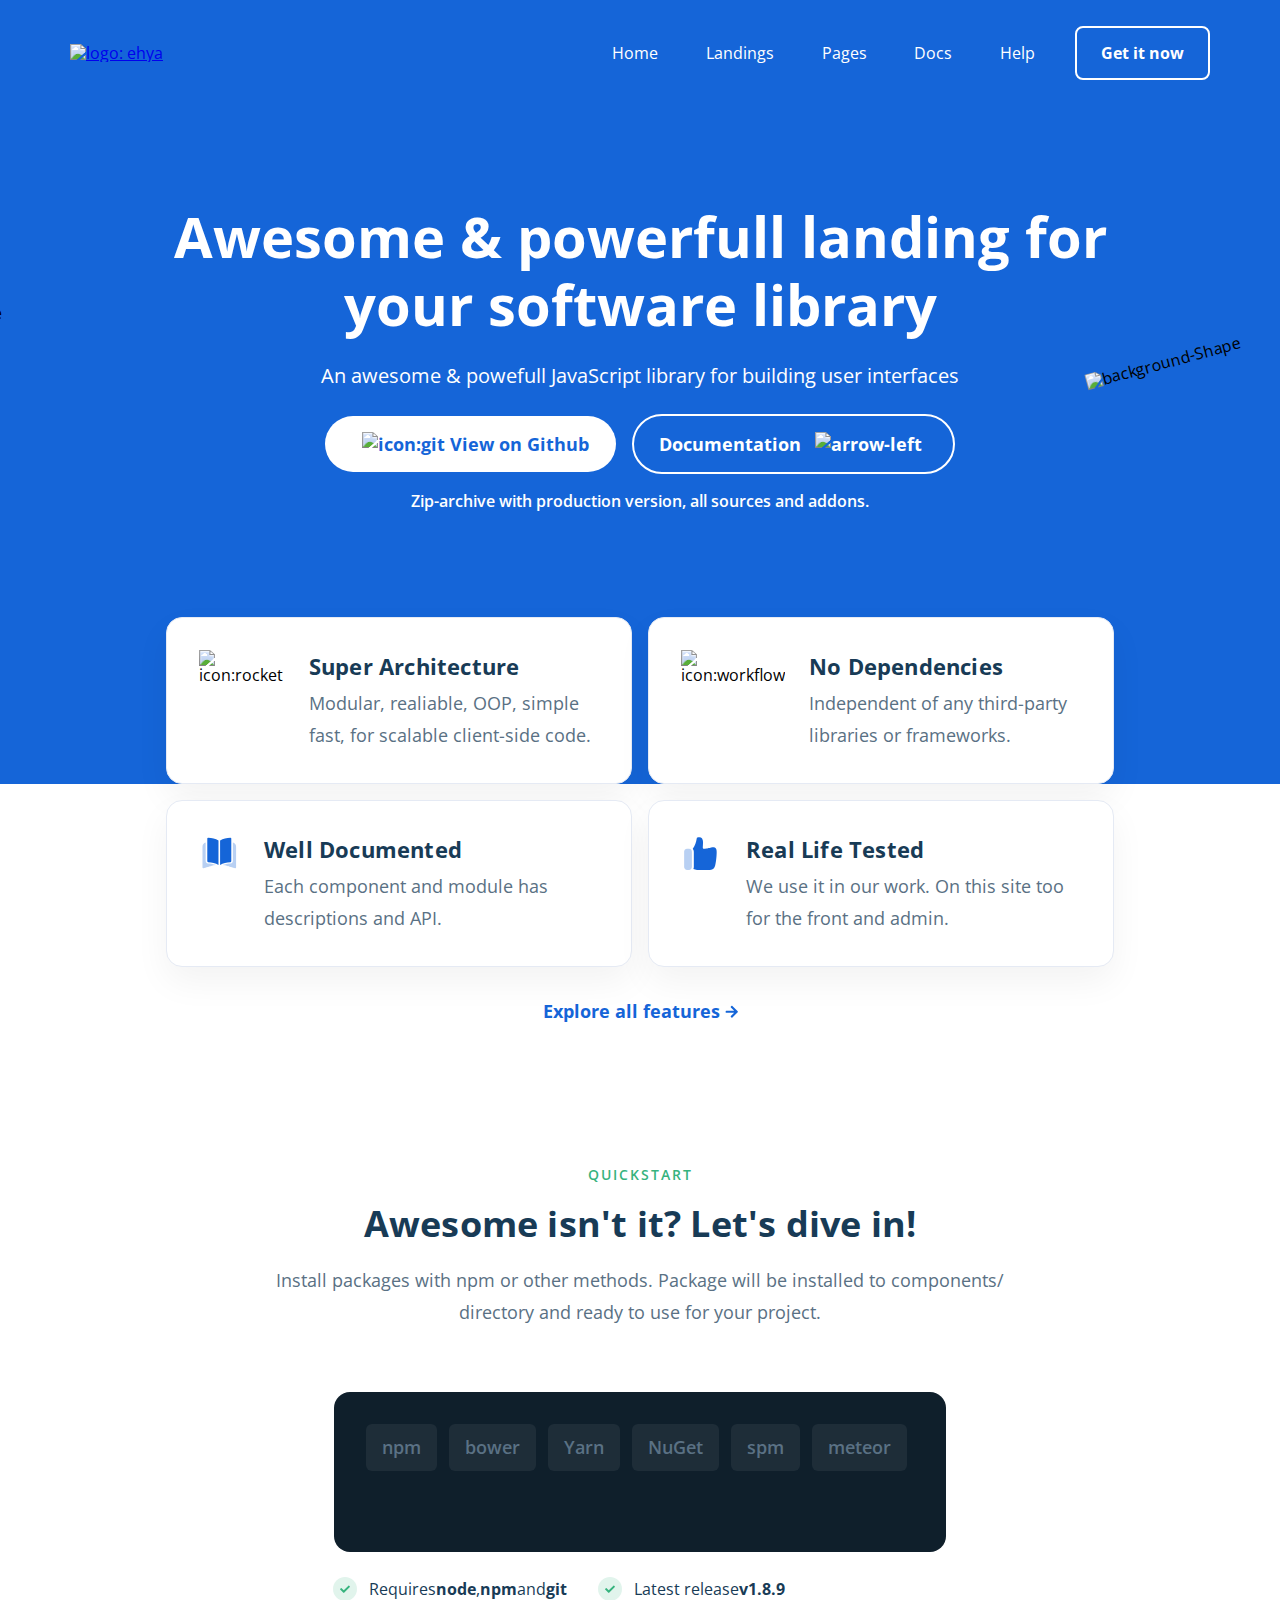
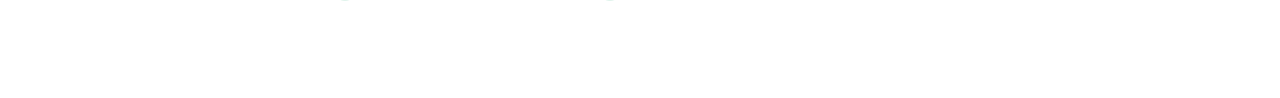
==== commit bd9c904a: "adedd" ====
--- a/index.html
+++ b/index.html
@@ -251,11 +251,11 @@
             id="modalPassword"
           />
           <div class="modal__agreement">
-            <input type="checkbox" name="checkbox" required class="modal__checkbox">
-            Agree to terms & conditions</div>
+            <input type="checkbox" name="checkbox" required class="modal__checkbox" id="modal-checkbox">
+            <label for="modal-checkbox">Agree to terms & conditions</label></div>
           <!-- /.modal__agreement -->
           <button type="submit" class="button modal__button">
-            Sign
+            Sign 
           </button>
           
         </form>
--- a/css/style.css
+++ b/css/style.css
@@ -376,6 +376,10 @@
 button {
   cursor: pointer;
   outline: none;
+}
+
+label {
+  cursor: pointer;
 }
 
 .blue-text {
@@ -625,6 +629,7 @@
       -ms-flex-align: start;
           align-items: start;
   z-index: 10;
+  width: 466px;
 }
 
 .hero-wave__card_left {
@@ -824,7 +829,7 @@
   -ms-flex-wrap: wrap;
       flex-wrap: wrap;
   position: fixed;
-  top: 50%;
+  top: 490px;
   left: 50%;
   max-width: 488px;
   padding: 48px 64px;
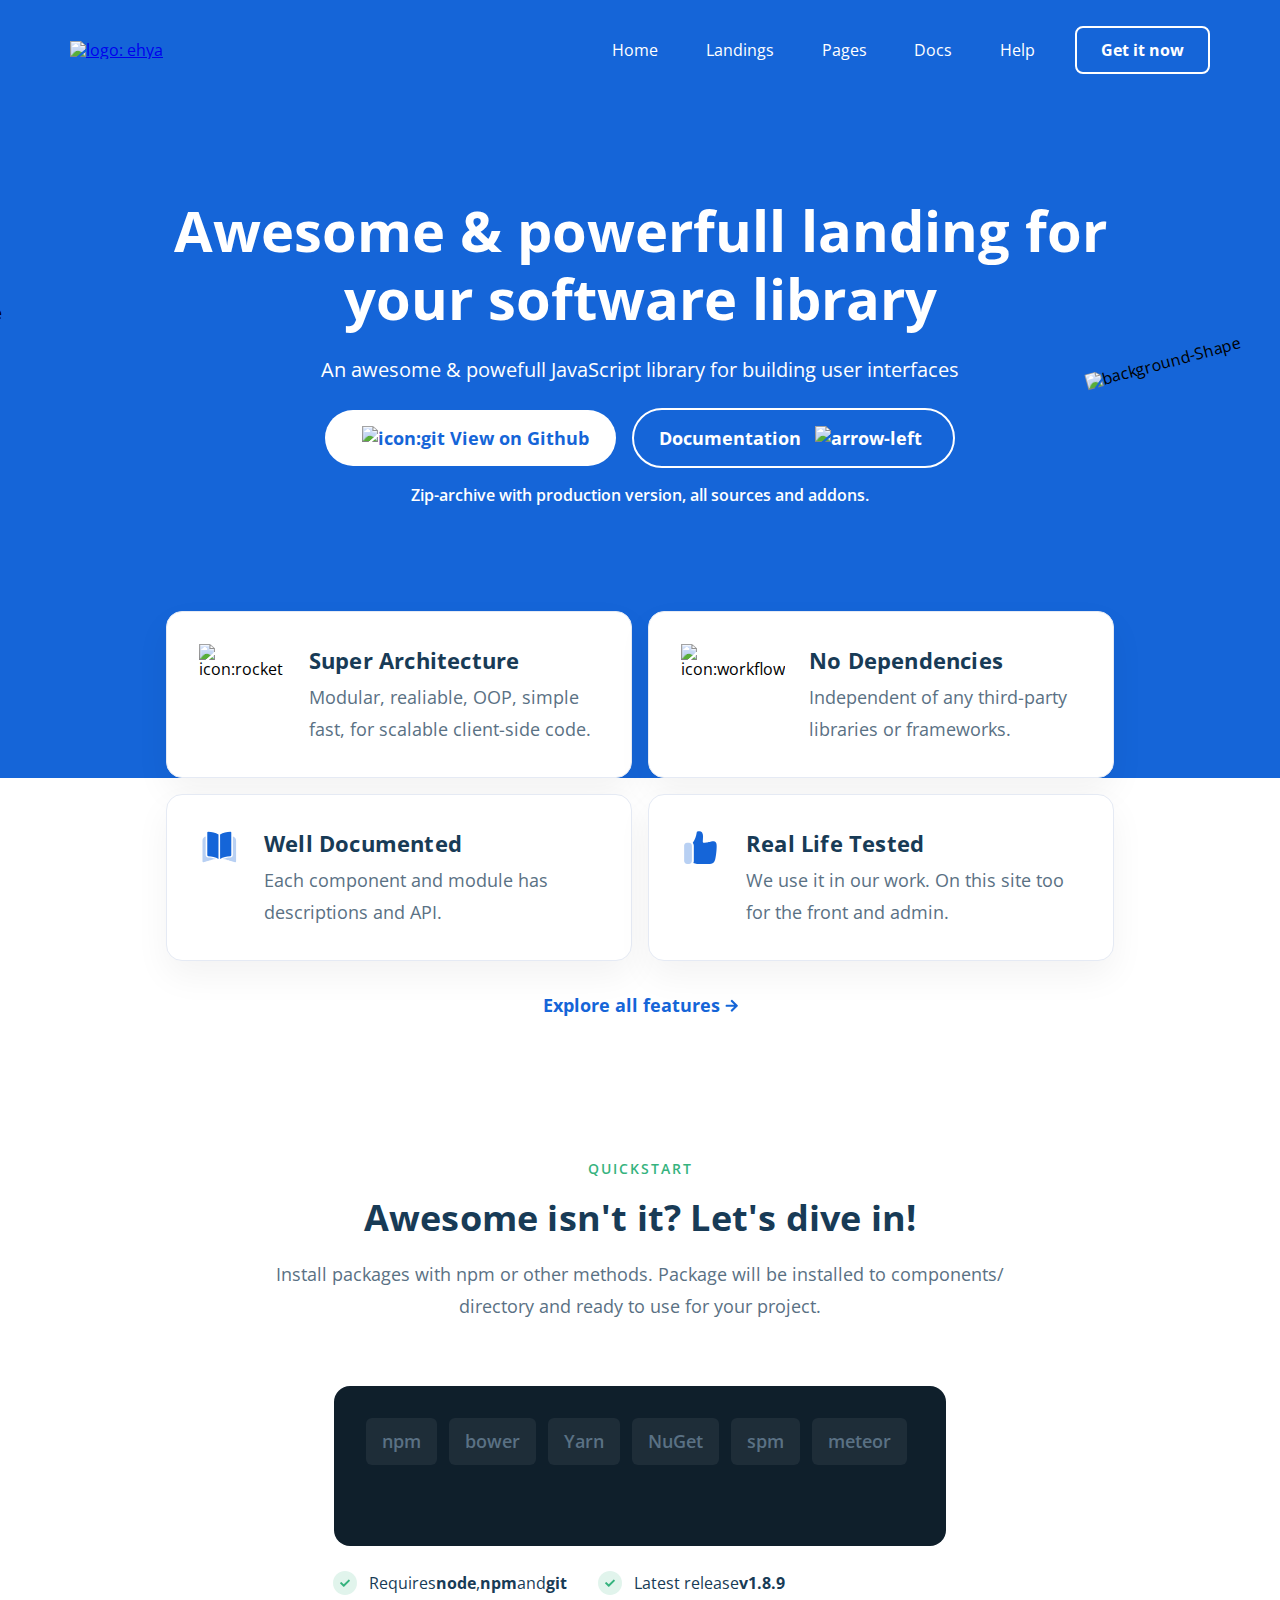
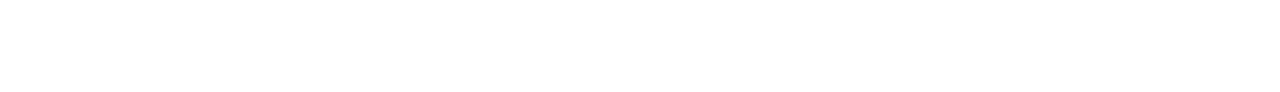
==== commit e986bf5f: "create: added menu-list" ====
--- a/index.html
+++ b/index.html
@@ -9,6 +9,7 @@
       rel="stylesheet"
     />
     <link rel="stylesheet" href="css/style.css" />
+    <link rel="stylesheet" href="css/fixes.css">
   </head>
   <body>
     <section class="hero">
@@ -28,25 +29,79 @@
         
           <div class="hero-header">
             <a href="#"><img src="img/Logo.svg" alt="logo: ehya" class="logo hero__logo" /></a>
-            <nav class="hero-navbar">
-              <ul class="hero-navbar__list">
-                <li class="hero-navbar__item">
-                  <a href="#" class="hero-navbar__link">Home</a>
-                </li>
-                <li class="hero-navbar__item">
-                  <a href="#" class="hero-navbar__link">Landings</a>
-                </li>
-                <li class="hero-navbar__item">
-                  <a href="#" class="hero-navbar__link">Pages</a>
-                </li>
-                <li class="hero-navbar__item">
-                  <a href="#" class="hero-navbar__link">Docs</a>
-                </li>
-                <li class="hero-navbar__item">
-                  <a href="#" class="hero-navbar__link">Help</a>
+            <nav class="hero-navbar menu">
+              <ul class="menu__list">
+                <li class="menu__item">
+                  <a href="#" class="menu__link">Home</a>
+                </li>
+                <li class="menu__item landings">
+                  <a href="#" class="menu__link">Landings</a>
+                  <ul class="menu__sub-list">
+                    <div class="menu__sub-wrapper">
+                      <li class="menu__sub-item sub-list"><a href="#" class="menu__sub-link ">Services</a>
+                        <ul class="menu__sub-sub-list">
+                          <li class="menu__sub-sub-item"><a href="" class="menu__sub-sub-link">Software Library</a></li>
+                          <li class="menu__sub-sub-item"><a href="" class="menu__sub-sub-link">Insurance</a></li>
+                          <li class="menu__sub-sub-item"><a href="" class="menu__sub-sub-link">Converence</a></li>
+                          <li class="menu__sub-sub-item"><a href="" class="menu__sub-sub-link">Rental</a></li>
+                        </ul>
+                      </li>
+                      <li class="menu__sub-item sub-list"><a href="#" class="menu__sub-link ">Products</a>
+                      <ul class="menu__sub-sub-list">
+                        <li class="menu__sub-sub-item"><a href="" class="menu__sub-sub-link">Software Library</a></li>
+                        <li class="menu__sub-sub-item"><a href="" class="menu__sub-sub-link">Insurance</a></li>
+                        <li class="menu__sub-sub-item"><a href="" class="menu__sub-sub-link">Converence</a></li>
+                        <li class="menu__sub-sub-item"><a href="" class="menu__sub-sub-link">Rental</a></li>
+                      </ul></li>
+                    </div>
+                  </ul>
+                </li>
+                <li class="menu__item landings">
+                  <a href="#" class="menu__link">Pages</a>
+                  <ul class="menu__sub-list">
+                    <div class="menu__sub-wrapper">
+                      <li class="menu__sub-item sub-list"><a href="#" class="menu__sub-link ">Company</a>
+                        <ul class="menu__sub-sub-list">
+                          <li class="menu__sub-sub-item"><a href="" class="menu__sub-sub-link">Software Library</a></li>
+                          <li class="menu__sub-sub-item"><a href="" class="menu__sub-sub-link">Insurance</a></li>
+                          <li class="menu__sub-sub-item"><a href="" class="menu__sub-sub-link">Converence</a></li>
+                          <li class="menu__sub-sub-item"><a href="" class="menu__sub-sub-link">Rental</a></li>
+                        </ul>
+                      </li>
+                      <li class="menu__sub-item sub-list"><a href="#" class="menu__sub-link ">Career</a>
+                        <ul class="menu__sub-sub-list">
+                          <li class="menu__sub-sub-item"><a href="" class="menu__sub-sub-link">Software Library</a></li>
+                          <li class="menu__sub-sub-item"><a href="" class="menu__sub-sub-link">Insurance</a></li>
+                          <li class="menu__sub-sub-item"><a href="" class="menu__sub-sub-link">Converence</a></li>
+                          <li class="menu__sub-sub-item"><a href="" class="menu__sub-sub-link">Rental</a></li>
+                        </ul>
+                      </li>
+                      <li class="menu__sub-item sub-list"><a href="#" class="menu__sub-link ">Blog</a></li>
+
+                      <li class="menu__sub-item sub-list"><a href="#" class="menu__sub-link ">Utility - Sign in</a>
+                        <ul class="menu__sub-sub-list">
+                          <li class="menu__sub-sub-item"><a href="" class="menu__sub-sub-link">Basic</a></li>
+                          <li class="menu__sub-sub-item"><a href="" class="menu__sub-sub-link">Right Cover</a></li>
+                          <li class="menu__sub-sub-item"><a href="" class="menu__sub-sub-link">Left Cover</a></li>
+                          <li class="menu__sub-sub-item"><a href="" class="menu__sub-sub-link">Modal</a></li>
+                          <li class="menu__sub-sub-item"><a href="" class="menu__sub-sub-link">Illustration</a></li>
+                          <li class="menu__sub-sub-item"><a href="" class="menu__sub-sub-link">Illustration</a></li>
+                        </ul>
+                      </li>
+                      <li class="menu__sub-item sub-list"><a href="#" class="menu__sub-link ">Utility - Sign up</a></li>
+                      <li class="menu__sub-item sub-list"><a href="#" class="menu__sub-link ">Utility - Password Reset</a></li>
+                      <li class="menu__sub-item sub-list"><a href="#" class="menu__sub-link ">Utility - Error 404</a></li>
+                    </div>
+                  </ul>
+                </li>
+                <li class="menu__item">
+                  <a href="#" class="menu__link">Docs</a>
+                </li>
+                <li class="menu__item">
+                  <a href="#" class="menu__link">Help</a>
                 </li>
               </ul>
-              <button class="hero-navbar__button" data-toggle="modal">Get it now</button>
+              <button class="menu__button" data-toggle="modal">Get it now</button>
             </nav>
             <!-- /.navbar -->
           </div>
--- a/css/style.css
+++ b/css/style.css
@@ -464,47 +464,6 @@
           justify-content: space-between;
   padding: 26px 0;
   margin-bottom: 96px;
-}
-
-.hero-navbar {
-  width: 598px;
-  display: -webkit-box;
-  display: -ms-flexbox;
-  display: flex;
-  -webkit-box-pack: justify;
-      -ms-flex-pack: justify;
-          justify-content: space-between;
-}
-
-.hero-navbar__list {
-  width: 423px;
-  list-style: none;
-  margin: 0;
-  padding: 18px 0;
-  display: -webkit-box;
-  display: -ms-flexbox;
-  display: flex;
-  -webkit-box-align: center;
-      -ms-flex-align: center;
-          align-items: center;
-  -webkit-box-pack: justify;
-      -ms-flex-pack: justify;
-          justify-content: space-between;
-  margin-right: px;
-}
-
-.hero-navbar__button {
-  padding: 13px 24px;
-  color: white;
-  font-weight: bold;
-  background-color: #1565D8;
-  border: 2px solid white;
-  border-radius: 8px;
-}
-
-.hero-navbar__link {
-  text-decoration: none;
-  color: white;
 }
 
 .hero__title {
@@ -668,6 +627,145 @@
   left: 0;
   right: 0;
   z-index: 5;
+}
+
+.menu {
+  width: 598px;
+  display: -webkit-box;
+  display: -ms-flexbox;
+  display: flex;
+  -webkit-box-pack: justify;
+      -ms-flex-pack: justify;
+          justify-content: space-between;
+  -webkit-box-align: center;
+      -ms-flex-align: center;
+          align-items: center;
+}
+
+.menu__list {
+  display: -webkit-box;
+  display: -ms-flexbox;
+  display: flex;
+  width: 423px;
+  list-style: none;
+  margin: 0;
+  padding: 0;
+  display: flex;
+  -webkit-box-align: center;
+      -ms-flex-align: center;
+          align-items: center;
+  -webkit-box-pack: justify;
+      -ms-flex-pack: justify;
+          justify-content: space-between;
+}
+
+.menu__link {
+  text-decoration: none;
+  color: white;
+}
+
+.menu__item {
+  position: relative;
+}
+
+.menu__button {
+  padding: 13px 24px;
+  color: white;
+  font-weight: bold;
+  background-color: #1565D8;
+  border: 2px solid white;
+  border-radius: 8px;
+}
+
+.menu__sub-wrapper {
+  -webkit-box-shadow: 0px 16px 48px rgba(0, 0, 0, 0.16);
+          box-shadow: 0px 16px 48px rgba(0, 0, 0, 0.16);
+  padding: 32px;
+  border-radius: 12px;
+  background: #FFFFFF;
+}
+
+.menu__sub-list {
+  position: absolute;
+  margin: 0;
+  padding: 0;
+  top: 20px;
+  left: 0;
+  width: 260px;
+  height: 338px;
+  opacity: 0;
+  visibility: hidden;
+  -webkit-transition: 0.2s;
+  transition: 0.2s;
+  padding-top: 24px;
+}
+
+.menu__sub-item {
+  list-style: none;
+  position: relative;
+  margin-bottom: 12px;
+}
+
+.menu__sub-item:last-child {
+  margin-bottom: 0;
+}
+
+.menu__sub-link {
+  text-decoration: none;
+  color: #183B56;
+}
+
+.menu__sub-link:hover {
+  font-weight: 600;
+  color: #1565D8;
+}
+
+.menu__sub-sub-list {
+  position: absolute;
+  top: 0;
+  left: 100%;
+  width: 260px;
+  margin: 0;
+  padding: 0;
+  opacity: 0;
+  visibility: hidden;
+  -webkit-transition: 0.2s;
+  transition: 0.2s;
+  -webkit-box-shadow: 0px 16px 48px rgba(0, 0, 0, 0.16);
+          box-shadow: 0px 16px 48px rgba(0, 0, 0, 0.16);
+  padding: 32px;
+  border-radius: 12px;
+  background: #FFFFFF;
+}
+
+.menu__sub-sub-item {
+  list-style: none;
+  position: relative;
+  margin-bottom: 12px;
+}
+
+.menu__sub-sub-item:last-child {
+  margin-bottom: 0;
+}
+
+.menu__sub-sub-link {
+  text-decoration: none;
+  color: #183B56;
+}
+
+.menu__sub-sub-link:hover {
+  font-weight: 600;
+  color: #1565D8;
+}
+
+.landings:hover .menu__sub-list {
+  opacity: 1;
+  visibility: visible;
+}
+
+.sub-list:hover .menu__sub-sub-list {
+  opacity: 1;
+  visibility: visible;
 }
 
 .hero-under {
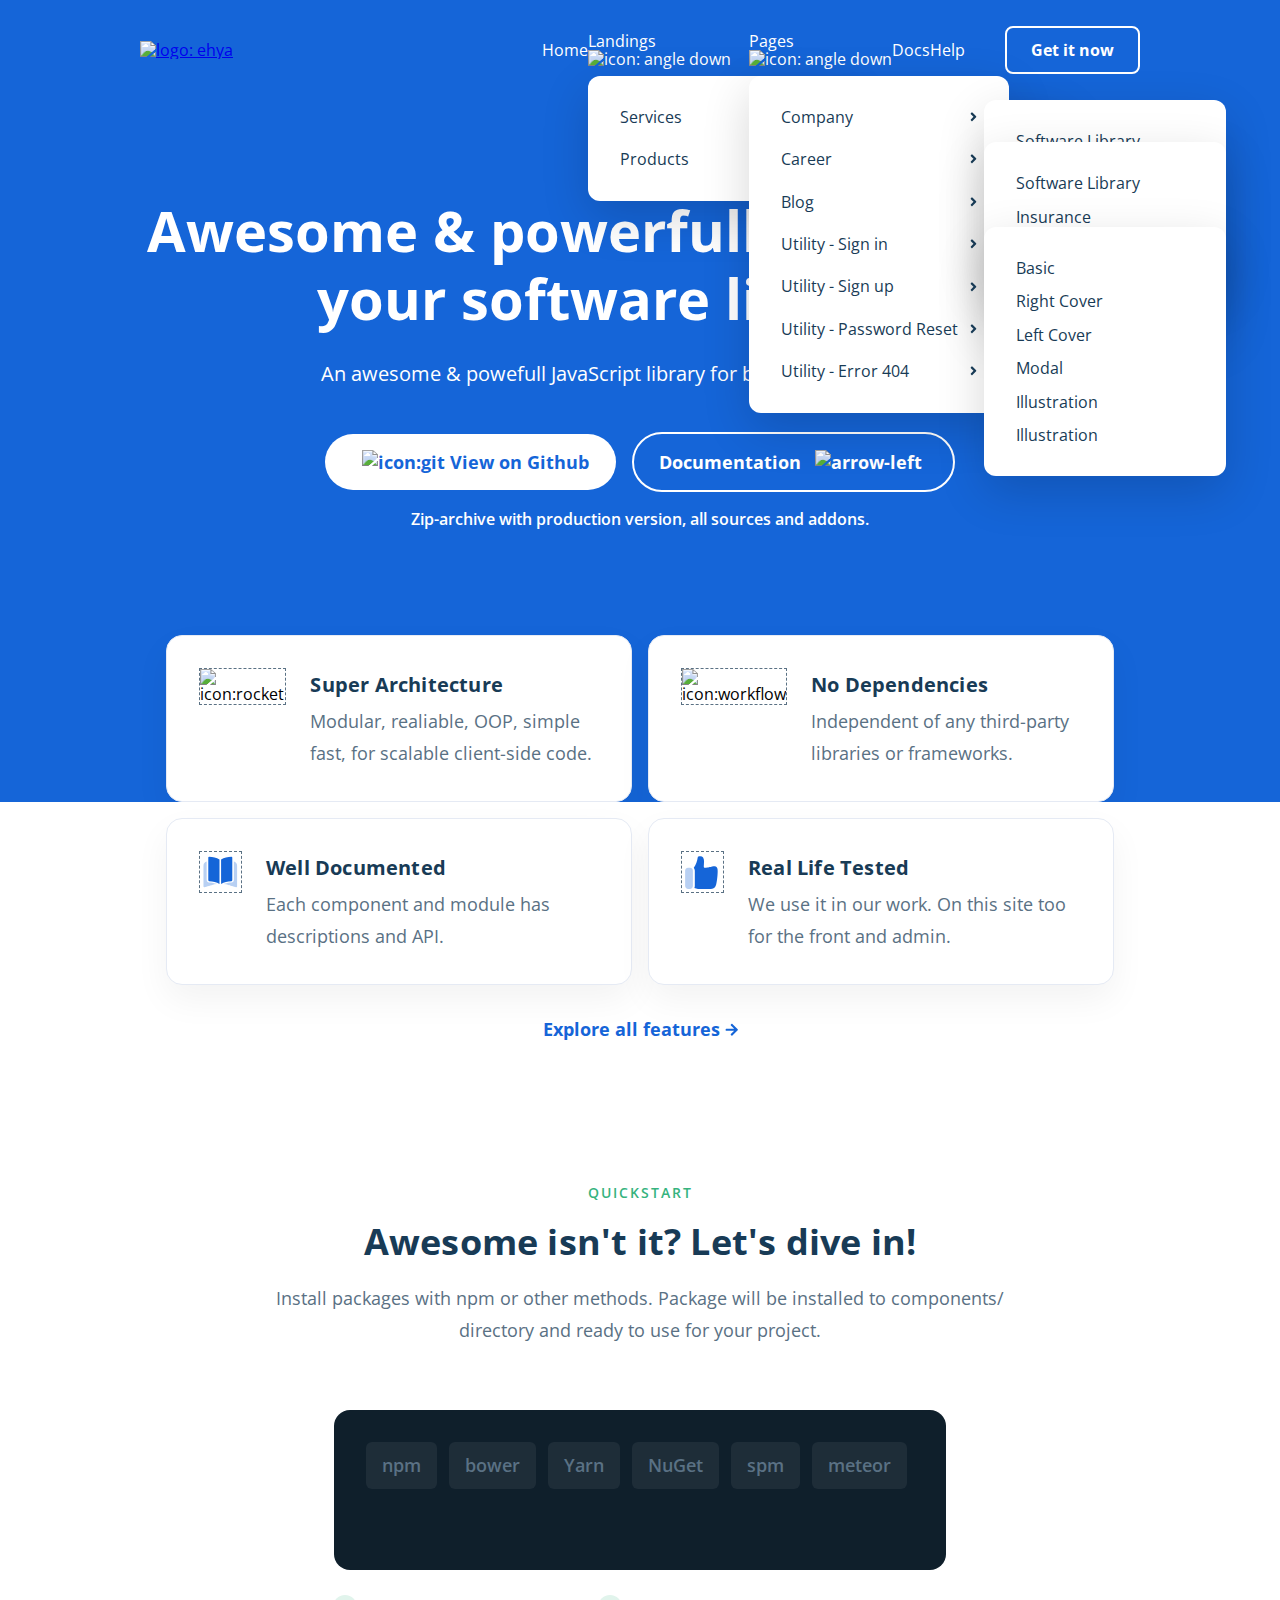
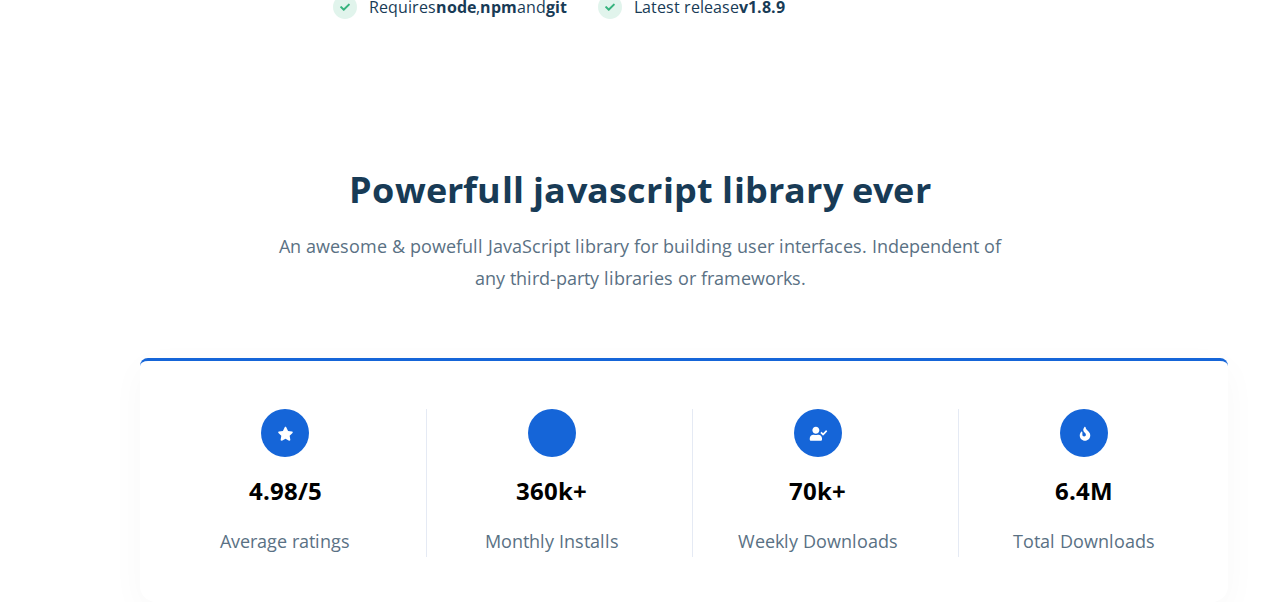
==== commit bb7c308f: "create: nothing" ====
--- a/index.html
+++ b/index.html
@@ -9,88 +9,219 @@
       rel="stylesheet"
     />
     <link rel="stylesheet" href="css/style.css" />
-    <link rel="stylesheet" href="css/fixes.css">
+    <link rel="stylesheet" href="css/fixes.css" />
   </head>
   <body>
     <section class="hero">
+      <!-- <img
+        src="img/Shape-1.svg"
+        alt="background-Shape"
+        class="hero__bcg-left"
+      /> -->
+      <img
+        src="img/Shape-2.svg"
+        alt="background-Shape"
+        class="hero__bcg-right"
+      />
       <div class="container">
         <div class="hero-main">
-          <img
-            src="img/Shape-1.svg"
-            alt="background-Shape"
-            class="hero-bcg__left"
-          />
-          <img
-            src="img/Shape-2.svg"
-            alt="background-Shape"
-            class="hero-bcg__right"
-          />
-        
-        
           <div class="hero-header">
-            <a href="#"><img src="img/Logo.svg" alt="logo: ehya" class="logo hero__logo" /></a>
+            <a href="#"
+              ><img src="img/Logo.svg" alt="logo: ehya" class="logo hero__logo"
+            /></a>
             <nav class="hero-navbar menu">
               <ul class="menu__list">
                 <li class="menu__item">
                   <a href="#" class="menu__link">Home</a>
                 </li>
                 <li class="menu__item landings">
-                  <a href="#" class="menu__link">Landings</a>
+                  <a href="#" class="menu__link"
+                    >Landings
+                    <img src="img/angle-down.svg" alt="icon: angle down"
+                  /></a>
                   <ul class="menu__sub-list">
                     <div class="menu__sub-wrapper">
-                      <li class="menu__sub-item sub-list"><a href="#" class="menu__sub-link ">Services</a>
+                      <li class="menu__sub-item sub-list">
+                        <a href="#" class="menu__sub-link"
+                          >Services
+                          <img
+                            src="img/angle-right.svg"
+                            alt="icon:angle"
+                            class="menu__angle-right"
+                        /></a>
                         <ul class="menu__sub-sub-list">
-                          <li class="menu__sub-sub-item"><a href="" class="menu__sub-sub-link">Software Library</a></li>
-                          <li class="menu__sub-sub-item"><a href="" class="menu__sub-sub-link">Insurance</a></li>
-                          <li class="menu__sub-sub-item"><a href="" class="menu__sub-sub-link">Converence</a></li>
-                          <li class="menu__sub-sub-item"><a href="" class="menu__sub-sub-link">Rental</a></li>
+                          <li class="menu__sub-sub-item">
+                            <a href="" class="menu__sub-sub-link"
+                              >Software Library</a
+                            >
+                          </li>
+                          <li class="menu__sub-sub-item">
+                            <a href="" class="menu__sub-sub-link">Insurance</a>
+                          </li>
+                          <li class="menu__sub-sub-item">
+                            <a href="" class="menu__sub-sub-link">Converence</a>
+                          </li>
+                          <li class="menu__sub-sub-item">
+                            <a href="" class="menu__sub-sub-link">Rental</a>
+                          </li>
                         </ul>
                       </li>
-                      <li class="menu__sub-item sub-list"><a href="#" class="menu__sub-link ">Products</a>
-                      <ul class="menu__sub-sub-list">
-                        <li class="menu__sub-sub-item"><a href="" class="menu__sub-sub-link">Software Library</a></li>
-                        <li class="menu__sub-sub-item"><a href="" class="menu__sub-sub-link">Insurance</a></li>
-                        <li class="menu__sub-sub-item"><a href="" class="menu__sub-sub-link">Converence</a></li>
-                        <li class="menu__sub-sub-item"><a href="" class="menu__sub-sub-link">Rental</a></li>
-                      </ul></li>
+                      <li class="menu__sub-item sub-list">
+                        <a href="#" class="menu__sub-link"
+                          >Products
+                          <img
+                            src="img/angle-right.svg"
+                            alt="icon:angle"
+                            class="menu__angle-right"
+                        /></a>
+                        <ul class="menu__sub-sub-list">
+                          <li class="menu__sub-sub-item">
+                            <a href="" class="menu__sub-sub-link"
+                              >Software Library</a
+                            >
+                          </li>
+                          <li class="menu__sub-sub-item">
+                            <a href="" class="menu__sub-sub-link">Insurance</a>
+                          </li>
+                          <li class="menu__sub-sub-item">
+                            <a href="" class="menu__sub-sub-link">Converence</a>
+                          </li>
+                          <li class="menu__sub-sub-item">
+                            <a href="" class="menu__sub-sub-link">Rental</a>
+                          </li>
+                        </ul>
+                      </li>
                     </div>
                   </ul>
                 </li>
                 <li class="menu__item landings">
-                  <a href="#" class="menu__link">Pages</a>
+                  <a href="#" class="menu__link"
+                    >Pages <img src="img/angle-down.svg" alt="icon: angle down"
+                  /></a>
                   <ul class="menu__sub-list">
                     <div class="menu__sub-wrapper">
-                      <li class="menu__sub-item sub-list"><a href="#" class="menu__sub-link ">Company</a>
+                      <li class="menu__sub-item sub-list">
+                        <a href="#" class="menu__sub-link"
+                          >Company
+                          <img
+                            src="img/angle-right.svg"
+                            alt="icon:angle"
+                            class="menu__angle-right"
+                        /></a>
                         <ul class="menu__sub-sub-list">
-                          <li class="menu__sub-sub-item"><a href="" class="menu__sub-sub-link">Software Library</a></li>
-                          <li class="menu__sub-sub-item"><a href="" class="menu__sub-sub-link">Insurance</a></li>
-                          <li class="menu__sub-sub-item"><a href="" class="menu__sub-sub-link">Converence</a></li>
-                          <li class="menu__sub-sub-item"><a href="" class="menu__sub-sub-link">Rental</a></li>
+                          <li class="menu__sub-sub-item">
+                            <a href="" class="menu__sub-sub-link"
+                              >Software Library</a
+                            >
+                          </li>
+                          <li class="menu__sub-sub-item">
+                            <a href="" class="menu__sub-sub-link">Insurance</a>
+                          </li>
+                          <li class="menu__sub-sub-item">
+                            <a href="" class="menu__sub-sub-link">Converence</a>
+                          </li>
+                          <li class="menu__sub-sub-item">
+                            <a href="" class="menu__sub-sub-link">Rental</a>
+                          </li>
                         </ul>
                       </li>
-                      <li class="menu__sub-item sub-list"><a href="#" class="menu__sub-link ">Career</a>
+                      <li class="menu__sub-item sub-list">
+                        <a href="#" class="menu__sub-link"
+                          >Career
+                          <img
+                            src="img/angle-right.svg"
+                            alt="icon:angle"
+                            class="menu__angle-right"
+                        /></a>
                         <ul class="menu__sub-sub-list">
-                          <li class="menu__sub-sub-item"><a href="" class="menu__sub-sub-link">Software Library</a></li>
-                          <li class="menu__sub-sub-item"><a href="" class="menu__sub-sub-link">Insurance</a></li>
-                          <li class="menu__sub-sub-item"><a href="" class="menu__sub-sub-link">Converence</a></li>
-                          <li class="menu__sub-sub-item"><a href="" class="menu__sub-sub-link">Rental</a></li>
+                          <li class="menu__sub-sub-item">
+                            <a href="" class="menu__sub-sub-link"
+                              >Software Library</a
+                            >
+                          </li>
+                          <li class="menu__sub-sub-item">
+                            <a href="" class="menu__sub-sub-link">Insurance</a>
+                          </li>
+                          <li class="menu__sub-sub-item">
+                            <a href="" class="menu__sub-sub-link">Converence</a>
+                          </li>
+                          <li class="menu__sub-sub-item">
+                            <a href="" class="menu__sub-sub-link">Rental</a>
+                          </li>
                         </ul>
                       </li>
-                      <li class="menu__sub-item sub-list"><a href="#" class="menu__sub-link ">Blog</a></li>
+                      <li class="menu__sub-item sub-list">
+                        <a href="#" class="menu__sub-link"
+                          >Blog
+                          <img
+                            src="img/angle-right.svg"
+                            alt="icon:angle"
+                            class="menu__angle-right"
+                        /></a>
+                      </li>
 
-                      <li class="menu__sub-item sub-list"><a href="#" class="menu__sub-link ">Utility - Sign in</a>
+                      <li class="menu__sub-item sub-list">
+                        <a href="#" class="menu__sub-link"
+                          >Utility - Sign in
+                          <img
+                            src="img/angle-right.svg"
+                            alt="icon:angle"
+                            class="menu__angle-right"
+                        /></a>
                         <ul class="menu__sub-sub-list">
-                          <li class="menu__sub-sub-item"><a href="" class="menu__sub-sub-link">Basic</a></li>
-                          <li class="menu__sub-sub-item"><a href="" class="menu__sub-sub-link">Right Cover</a></li>
-                          <li class="menu__sub-sub-item"><a href="" class="menu__sub-sub-link">Left Cover</a></li>
-                          <li class="menu__sub-sub-item"><a href="" class="menu__sub-sub-link">Modal</a></li>
-                          <li class="menu__sub-sub-item"><a href="" class="menu__sub-sub-link">Illustration</a></li>
-                          <li class="menu__sub-sub-item"><a href="" class="menu__sub-sub-link">Illustration</a></li>
+                          <li class="menu__sub-sub-item">
+                            <a href="" class="menu__sub-sub-link">Basic</a>
+                          </li>
+                          <li class="menu__sub-sub-item">
+                            <a href="" class="menu__sub-sub-link"
+                              >Right Cover</a
+                            >
+                          </li>
+                          <li class="menu__sub-sub-item">
+                            <a href="" class="menu__sub-sub-link">Left Cover</a>
+                          </li>
+                          <li class="menu__sub-sub-item">
+                            <a href="" class="menu__sub-sub-link">Modal</a>
+                          </li>
+                          <li class="menu__sub-sub-item">
+                            <a href="" class="menu__sub-sub-link"
+                              >Illustration</a
+                            >
+                          </li>
+                          <li class="menu__sub-sub-item">
+                            <a href="" class="menu__sub-sub-link"
+                              >Illustration</a
+                            >
+                          </li>
                         </ul>
                       </li>
-                      <li class="menu__sub-item sub-list"><a href="#" class="menu__sub-link ">Utility - Sign up</a></li>
-                      <li class="menu__sub-item sub-list"><a href="#" class="menu__sub-link ">Utility - Password Reset</a></li>
-                      <li class="menu__sub-item sub-list"><a href="#" class="menu__sub-link ">Utility - Error 404</a></li>
+                      <li class="menu__sub-item sub-list">
+                        <a href="#" class="menu__sub-link"
+                          >Utility - Sign up
+                          <img
+                            src="img/angle-right.svg"
+                            alt="icon:angle"
+                            class="menu__angle-right"
+                        /></a>
+                      </li>
+                      <li class="menu__sub-item sub-list">
+                        <a href="#" class="menu__sub-link"
+                          >Utility - Password Reset
+                          <img
+                            src="img/angle-right.svg"
+                            alt="icon:angle"
+                            class="menu__angle-right"
+                        /></a>
+                      </li>
+                      <li class="menu__sub-item sub-list">
+                        <a href="#" class="menu__sub-link"
+                          >Utility - Error 404
+                          <img
+                            src="img/angle-right.svg"
+                            alt="icon:angle"
+                            class="menu__angle-right"
+                        /></a>
+                      </li>
                     </div>
                   </ul>
                 </li>
@@ -101,7 +232,9 @@
                   <a href="#" class="menu__link">Help</a>
                 </li>
               </ul>
-              <button class="menu__button" data-toggle="modal">Get it now</button>
+              <button class="menu__button" data-toggle="modal">
+                Get it now
+              </button>
             </nav>
             <!-- /.navbar -->
           </div>
@@ -139,12 +272,11 @@
             Zip-archive with production version, all sources and addons.
           </p>
           <div class="hero-wave">
-
-            <div class=" hero-wave__card hero-wave__card_left">
+            <div class="hero-wave__card hero-wave__card_left">
               <img
                 src="img/rocket-icon.svg"
                 alt="icon:rocket"
-                class="hero-wave__icon"
+                class="hero-wave__icon mIcon"
               />
               <div class="hero-wave__text-block">
                 <h3 class="hero-wave__title">Super Architecture</h3>
@@ -157,12 +289,11 @@
             </div>
             <!-- /.hero-wave__card -->
 
-
-            <div class="  hero-wave__card">
+            <div class="hero-wave__card">
               <img
                 src="img/Icon_workflow.svg"
                 alt="icon:workflow"
-                class="hero-wave__icon"
+                class="hero-wave__icon mIcon"
               />
               <div class="hero-wave__text-block">
                 <h3 class="hero-wave__title">No Dependencies</h3>
@@ -184,9 +315,12 @@
     <section class="quickstart">
       <div class="container">
         <div class="hero-wave hero-under">
-
-          <div class="  hero-wave__card hero-wave__card_left">
-            <img src="img/icon-book.svg" alt="icon:book" class="hero-wave__icon" />
+          <div class="hero-wave__card hero-wave__card_left">
+            <img
+              src="img/icon-book.svg"
+              alt="icon:book"
+              class="hero-wave__icon mIcon"
+            />
             <div class="hero-wave__text-block">
               <h3 class="hero-wave__title">Well Documented</h3>
               <p class="hero-wave__text">
@@ -197,9 +331,12 @@
           </div>
           <!-- /.hero-wave__card -->
 
-
-          <div class="info-card  hero-wave__card">
-            <img src="img/icon-like.svg" alt="icon:like" class="hero-wave__icon" />
+          <div class="info-card hero-wave__card">
+            <img
+              src="img/icon-like.svg"
+              alt="icon:like"
+              class="hero-wave__icon mIcon"
+            />
             <div class="hero-wave__text-block">
               <h3 class="hero-wave__title">Real Life Tested</h3>
               <p class="hero-wave__text">
@@ -211,39 +348,57 @@
           <!-- /.hero-wave__card -->
         </div>
         <!-- /.hero-wave hero-under -->
-        <a href="#" class="explore blue-text">Explore all features <img src="img/arrow-blue.svg" alt="arrow-left"></a>
+        <a href="#" class="explore blue-text"
+          >Explore all features <img src="img/arrow-blue.svg" alt="arrow-left"
+        /></a>
         <div class="quickstart__contain">
           <span class="quickstart__span">quickstart</span>
-          <h3 class=" title title-center">Awesome isn't it? Let's dive in!</h3>
-          <p class="mtext mtext-center">Install packages with npm or other methods. Package will be installed to components/ directory and ready to use for your
-          project.</p>
-
+          <h3 class="title title-center">Awesome isn't it? Let's dive in!</h3>
+          <p class="mtext mtext-center">
+            Install packages with npm or other methods. Package will be
+            installed to components/ directory and ready to use for your
+            project.
+          </p>
 
           <div class="tabs-block">
             <!-- блок с табами -->
             <ul class="tabs mtext">
-              <li data-target="#nmp" class="tabs__item  mtext">npm</li>
-              <li data-target="#bower" class="tabs__item  mtext">bower</li>
-              <li data-target="#yarn" class="tabs__item  mtext">Yarn</li>
-              <li data-target="#nuget" class="tabs__item  mtext">NuGet</li>
-              <li data-target="#spm" class="tabs__item  mtext">spm</li>
-              <li data-target="#meteor" class="tabs__item  mtext">meteor</li>
+              <li data-target="#nmp" class="tabs__item mtext">npm</li>
+              <li data-target="#bower" class="tabs__item mtext">bower</li>
+              <li data-target="#yarn" class="tabs__item mtext">Yarn</li>
+              <li data-target="#nuget" class="tabs__item mtext">NuGet</li>
+              <li data-target="#spm" class="tabs__item mtext">spm</li>
+              <li data-target="#meteor" class="tabs__item mtext">meteor</li>
             </ul>
 
             <!-- содержание табов -->
             <ul class="example">
-              <li id="nmp" class="example__item "> inputmask.js</li>
-              <li id="bower" class="example__item "> jquery.mask.min.js</li>
-              <li id="yarn" class="example__item ">jquery.validate.min.js</li>
-              <li id="nuget" class="example__item "> jquery-3.5.1.min.js</li>
-              <li id="spm" class="example__item "> swiper-bundle.min.js</li>
-              <li id="meteor" class="example__item ">main.js</li>
+              <li id="nmp" class="example__item">inputmask.js</li>
+              <li id="bower" class="example__item">jquery.mask.min.js</li>
+              <li id="yarn" class="example__item">jquery.validate.min.js</li>
+              <li id="nuget" class="example__item">jquery-3.5.1.min.js</li>
+              <li id="spm" class="example__item">swiper-bundle.min.js</li>
+              <li id="meteor" class="example__item">main.js</li>
             </ul>
           </div>
           <!-- /.tabs -->
           <div class="version">
-            <p class="version__text version__require"> <img class="version__image" src="img/check.svg" alt="icon: check"> Requires <strong>node</strong>, <strong>npm</strong> and <strong>git</strong></p>
-            <p class="version__text version__release"> <img class="version__image" src="img/check.svg" alt="icon: check">Latest release <strong>v1.8.9</strong></p>
+            <p class="version__text version__require">
+              <img
+                class="version__image"
+                src="img/check.svg"
+                alt="icon: check"
+              />
+              Requires <strong>node</strong>, <strong>npm</strong> and
+              <strong>git</strong>
+            </p>
+            <p class="version__text version__release">
+              <img
+                class="version__image"
+                src="img/check.svg"
+                alt="icon: check"
+              />Latest release <strong>v1.8.9</strong>
+            </p>
           </div>
           <!-- /.version -->
         </div>
@@ -252,6 +407,43 @@
       <!-- /.container -->
     </section>
     <!-- /.quickstart -->
+    <section class="library">
+      <div class="container">
+        <div class="js">
+          <div class="js__article">
+            <h2 class="js__title title title-center">Powerfull javascript library ever</h2>
+            <p class="js__text mtext mtext-center">An awesome & powefull JavaScript library for building user interfaces. Independent of any third-party libraries or
+            frameworks.</p>
+          </div>
+          <div class="js__info">
+            <div class="js__card">
+              <img src="img/star.svg" alt="icon:star" class="js__img">
+              <h2 class="js__num">4.98/5</h2>
+              <p class="js_card-text mtext">Average ratings</p>
+            </div>
+            <div class="js__card">
+              <img src="img/install-icon.svg" alt="icon:install" class="js__img">
+              <h2 class="js__num">360k+</h2>
+              <p class="js_card-text mtext">Monthly Installs</p>
+            </div>
+            <div class="js__card">
+              <img src="img/icon-download.svg" alt="icon:download" class="js__img">
+              <h2 class="js__num">70k+</h2>
+              <p class="js_card-text mtext">Weekly Downloads</p>
+            </div>
+            <div class="js__card">
+              <img src="img/icon-fire.svg" alt="icon:fire" class="js__img">
+              <h2 class="js__num">6.4M</h2>
+              <p class="js_card-text mtext">Total Downloads</p>
+            </div>
+          </div>
+          <!-- /.js__info -->
+        </div>
+        <!-- /.js -->
+      </div>
+      <!-- /.container -->
+    </section>
+    <!-- /.library -->
 
     <div class="modal">
       <div class="modal__overlay"></div>
@@ -298,7 +490,7 @@
           <span class="modal__span">Password*</span>
           <input
             type="password"
-            class="input modal__input "
+            class="input modal__input"
             placeholder="Enter password"
             name="password"
             required
@@ -306,17 +498,22 @@
             id="modalPassword"
           />
           <div class="modal__agreement">
-            <input type="checkbox" name="checkbox" required class="modal__checkbox" id="modal-checkbox">
-            <label for="modal-checkbox">Agree to terms & conditions</label></div>
+            <input
+              type="checkbox"
+              name="checkbox"
+              required
+              class="modal__checkbox"
+              id="modal-checkbox"
+            />
+            <label for="modal-checkbox">Agree to terms & conditions</label>
+          </div>
           <!-- /.modal__agreement -->
           <button type="submit" class="button modal__button">
-            Sign 
+            Sign
           </button>
-          
         </form>
         <div class="modal__account">
-          <span class="modal__account">Already have an account?
-          </span>
+          <span class="modal__account">Already have an account? </span>
           <a href="#" class="modal__account-link">Sign in now</a>
         </div>
         <!-- /.modal__account -->
--- a/css/style.css
+++ b/css/style.css
@@ -382,6 +382,10 @@
   cursor: pointer;
 }
 
+.mIcon {
+  border: 0.1px dashed #5A7184;
+}
+
 .blue-text {
   font-family: Open Sans;
   font-style: normal;
@@ -413,6 +417,7 @@
   font-size: 18px;
   line-height: 32px;
   color: #5A7184;
+  margin: 0;
 }
 
 .mtext-center {
@@ -422,27 +427,30 @@
 }
 
 .hero {
-  background-image: url(../img/Wave.svg);
+  position: relative;
+  background-image: url(../img/Wave.svg), url(../img/Shape-1.svg);
   background-repeat: no-repeat;
-  background-position-x: center;
+  background-position-x: center, 9%;
   background-color: #1565D8;
-  background-position-y: 610px;
-  background-size: 1440px;
+  background-position-y: 610px, 297px;
+  background-size: 1920px, 620px 376px;
+  overflow: hidden;
 }
 
 .hero-main {
   position: relative;
 }
 
-.hero-bcg__left {
+.hero__bcg-left {
   position: absolute;
   width: 620.16px;
   height: 376.86px;
   left: -226.88px;
   top: 303.87px;
-}
-
-.hero-bcg__right {
+  overflow: hidden;
+}
+
+.hero__bcg-right {
   position: absolute;
   width: 300px;
   height: 285px;
@@ -463,6 +471,7 @@
       -ms-flex-pack: justify;
           justify-content: space-between;
   padding: 26px 0;
+  margin: auto;
   margin-bottom: 96px;
 }
 
@@ -475,7 +484,6 @@
   color: white;
   text-align: center;
   max-width: 946px;
-  margin: auto;
 }
 
 .hero__text {
@@ -484,6 +492,8 @@
   line-height: 36px;
   text-align: center;
   color: #ffffff;
+  margin: 0;
+  margin-bottom: 40px;
 }
 
 .hero-button {
@@ -596,8 +606,9 @@
 }
 
 .hero-wave__title {
+  font-style: normal;
   font-weight: bold;
-  font-size: 22px;
+  font-size: 20px;
   line-height: 33px;
   letter-spacing: 0.2px;
   color: #183B56;
@@ -693,17 +704,13 @@
   left: 0;
   width: 260px;
   height: 338px;
-  opacity: 0;
-  visibility: hidden;
-  -webkit-transition: 0.2s;
-  transition: 0.2s;
   padding-top: 24px;
 }
 
 .menu__sub-item {
   list-style: none;
   position: relative;
-  margin-bottom: 12px;
+  margin-bottom: 24px;
 }
 
 .menu__sub-item:last-child {
@@ -713,6 +720,15 @@
 .menu__sub-link {
   text-decoration: none;
   color: #183B56;
+  display: -webkit-box;
+  display: -ms-flexbox;
+  display: flex;
+  -webkit-box-align: center;
+      -ms-flex-align: center;
+          align-items: center;
+  -webkit-box-pack: justify;
+      -ms-flex-pack: justify;
+          justify-content: space-between;
 }
 
 .menu__sub-link:hover {
@@ -722,13 +738,11 @@
 
 .menu__sub-sub-list {
   position: absolute;
-  top: 0;
-  left: 100%;
-  width: 260px;
+  top: -8px;
+  left: 104%;
+  width: 242px;
   margin: 0;
   padding: 0;
-  opacity: 0;
-  visibility: hidden;
   -webkit-transition: 0.2s;
   transition: 0.2s;
   -webkit-box-shadow: 0px 16px 48px rgba(0, 0, 0, 0.16);
@@ -741,7 +755,7 @@
 .menu__sub-sub-item {
   list-style: none;
   position: relative;
-  margin-bottom: 12px;
+  margin-bottom: 15px;
 }
 
 .menu__sub-sub-item:last-child {
@@ -894,6 +908,61 @@
   width: 24px;
   height: 24px;
   margin-right: 12px;
+}
+
+.library {
+  padding-top: 50px;
+}
+
+.js__text {
+  max-width: 750px;
+}
+
+.js__info {
+  background: #FFFFFF;
+  -webkit-box-shadow: 0px 10px 35px rgba(0, 0, 0, 0.03);
+          box-shadow: 0px 10px 35px rgba(0, 0, 0, 0.03);
+  border-radius: 8px 8px 16px 16px;
+  width: 1088px;
+  padding: 48px 20px 45px 20px;
+  display: -webkit-box;
+  display: -ms-flexbox;
+  display: flex;
+  -webkit-box-align: center;
+      -ms-flex-align: center;
+          align-items: center;
+  -webkit-box-pack: justify;
+      -ms-flex-pack: justify;
+          justify-content: space-between;
+  border-top: 3px solid #1565D8;
+}
+
+.js__card {
+  width: 250px;
+  display: -webkit-box;
+  display: -ms-flexbox;
+  display: flex;
+  -webkit-box-orient: vertical;
+  -webkit-box-direction: normal;
+      -ms-flex-direction: column;
+          flex-direction: column;
+  -webkit-box-align: center;
+      -ms-flex-align: center;
+          align-items: center;
+}
+
+.js__card:nth-child(n+2) {
+  border-left: 1px solid #E5EAF4;
+}
+
+.js__card__title {
+  font-style: normal;
+  font-weight: bold;
+  font-size: 36px;
+  line-height: 48px;
+  text-align: center;
+  letter-spacing: 0.2px;
+  color: #183B56;
 }
 
 .modal__overlay {
@@ -1111,4 +1180,41 @@
   right: 0;
   bottom: 0;
 }
+
+@media (max-width: 1350px) {
+  .container {
+    max-width: 1000px;
+  }
+}
+
+@media (max-width: 1200px) {
+  .container {
+    max-width: 950px;
+  }
+}
+
+@media (max-width: 1160px) {
+  .menu__sub-sub-list {
+    display: none;
+  }
+}
+
+@media (max-width: 992px) {
+  .container {
+    max-width: 704px;
+  }
+}
+
+@media (max-width: 767px) {
+  .container {
+    max-width: 576px;
+  }
+}
+
+@media (max-width: 576px) {
+  .container {
+    max-width: 576px;
+    width: 92%;
+  }
+}
 /*# sourceMappingURL=style.css.map */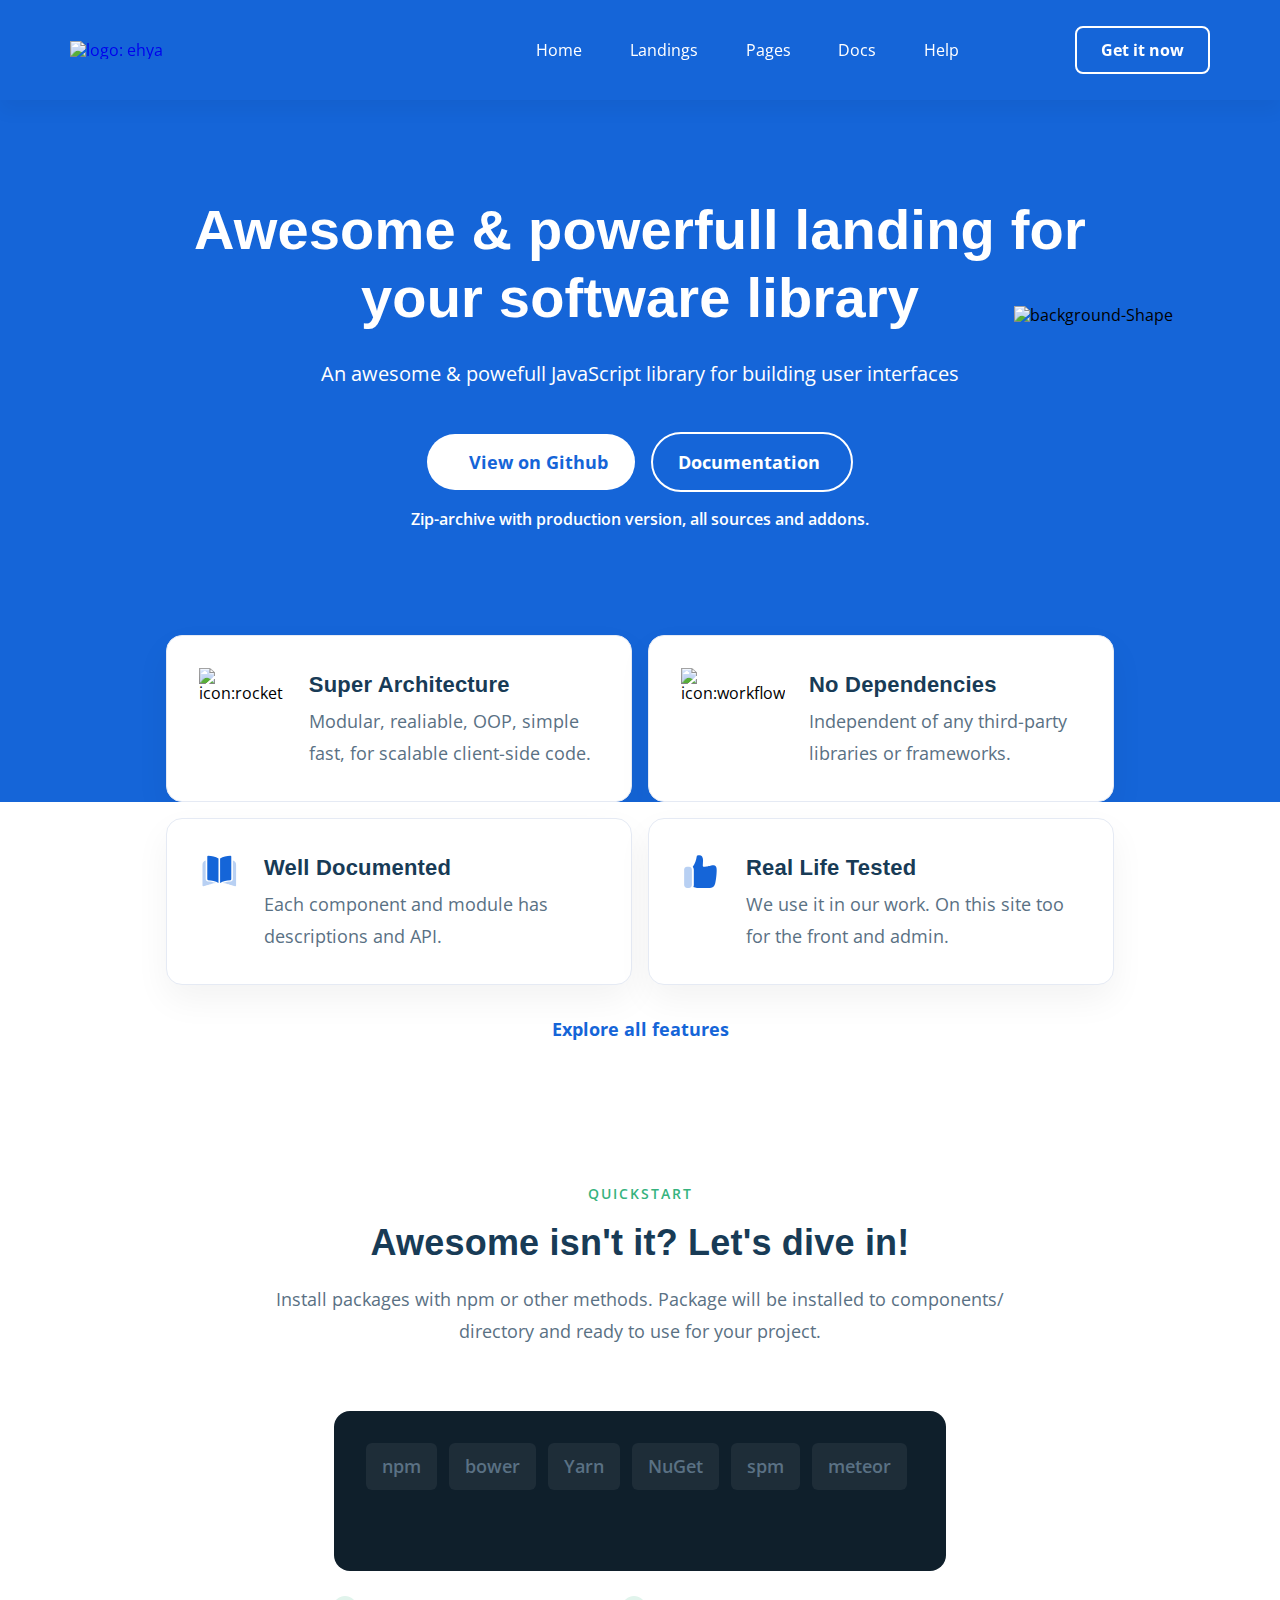
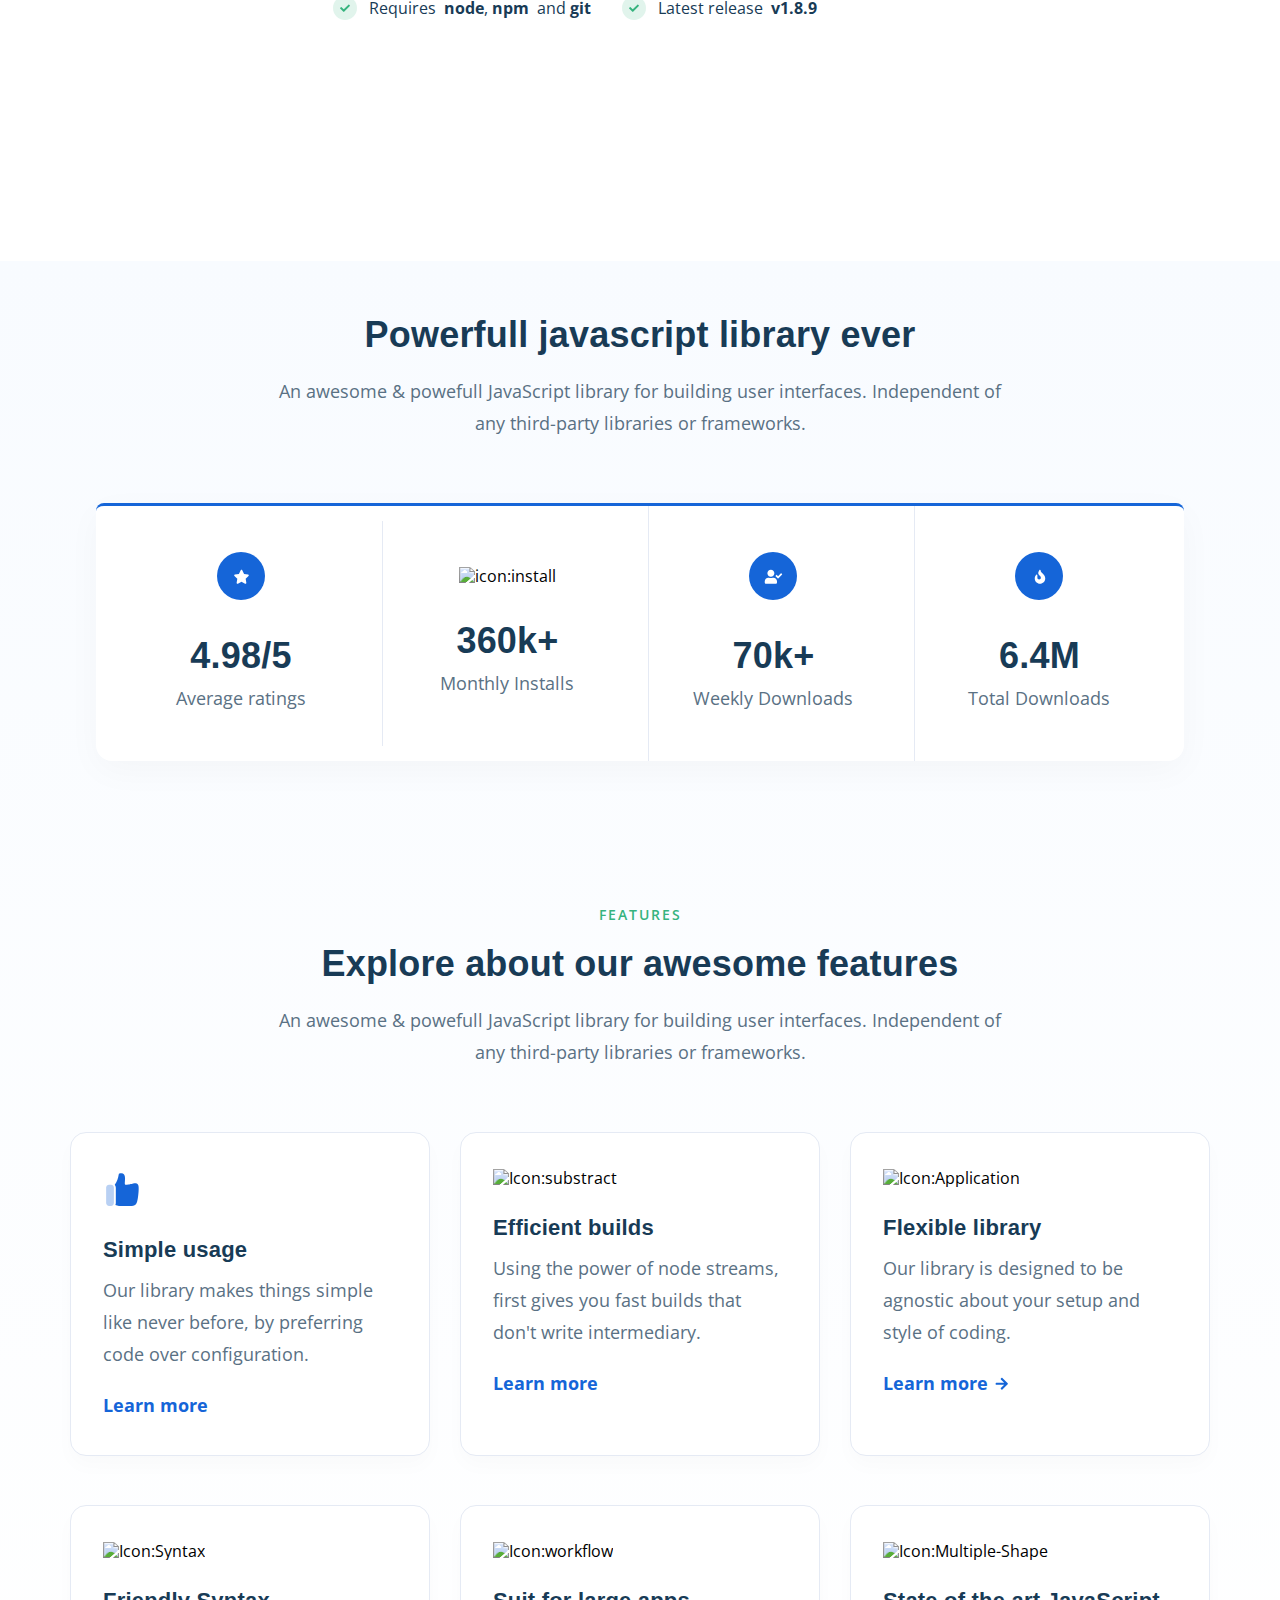
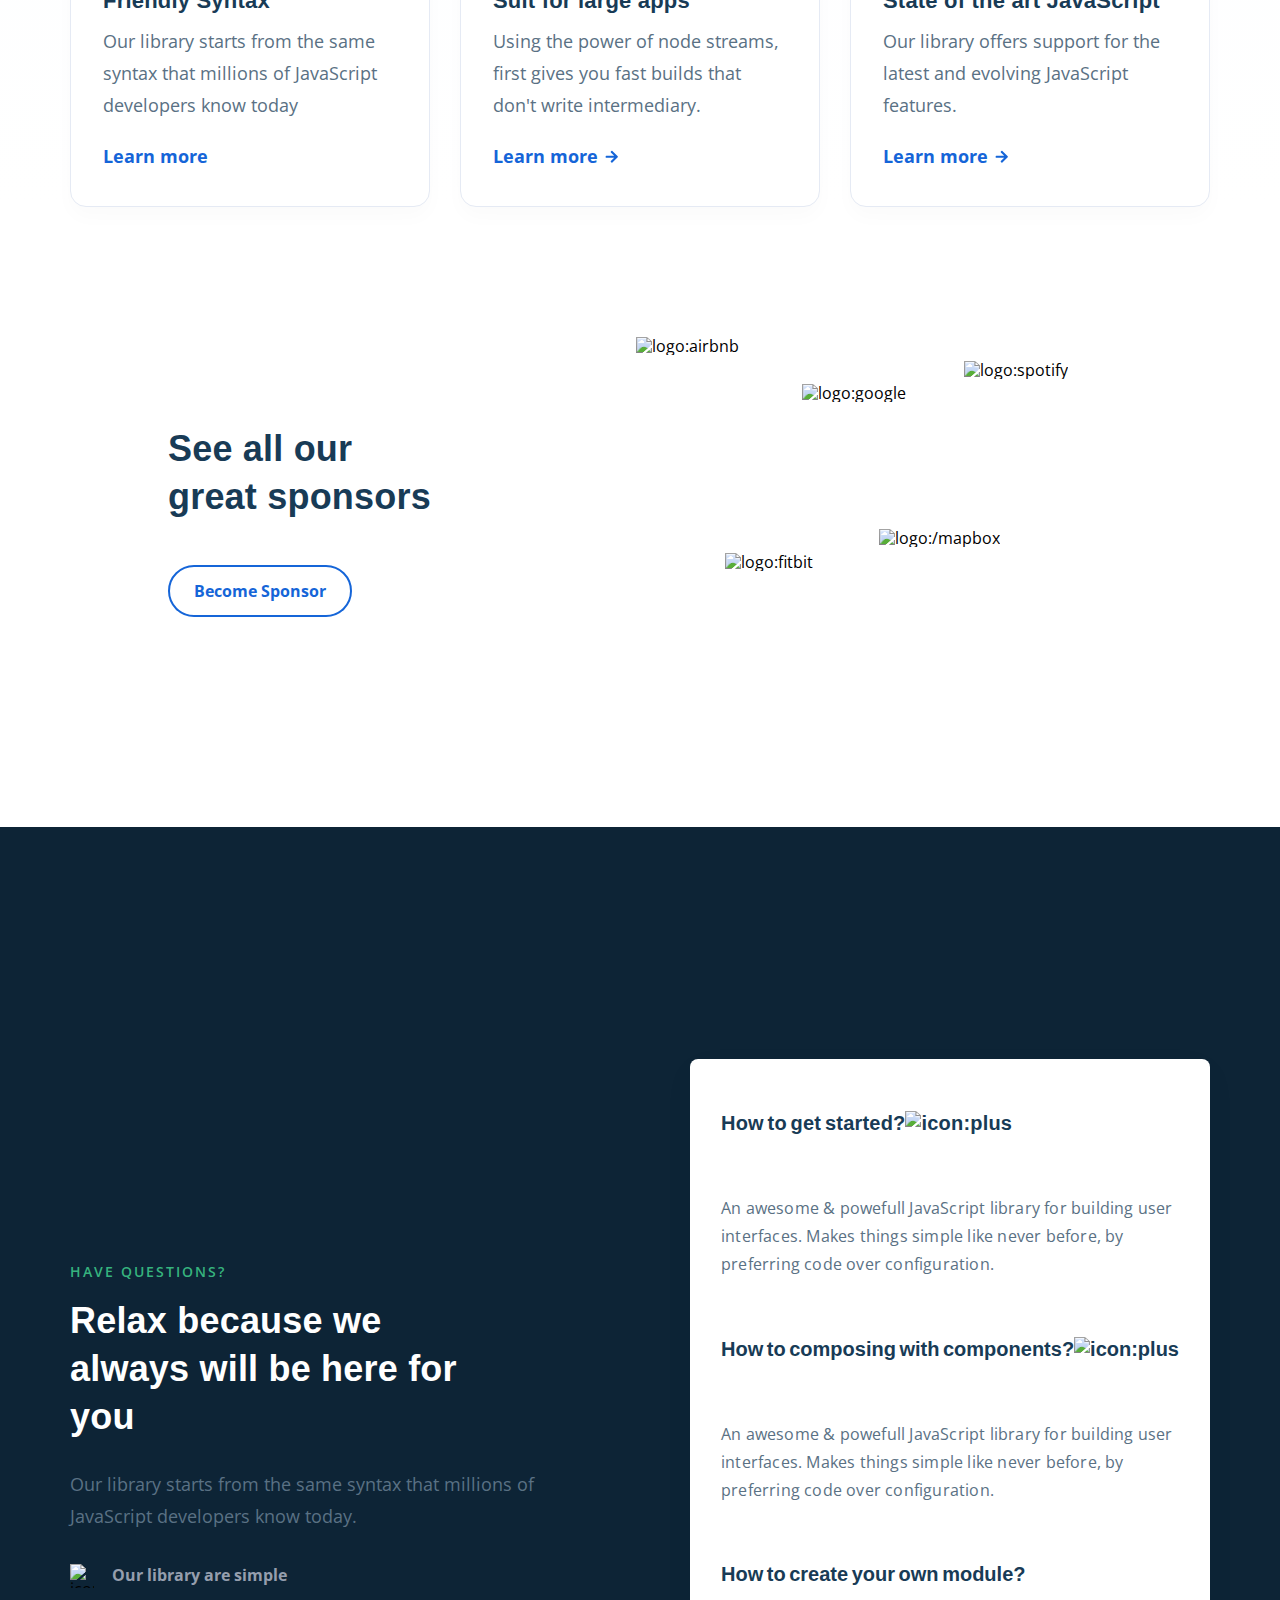
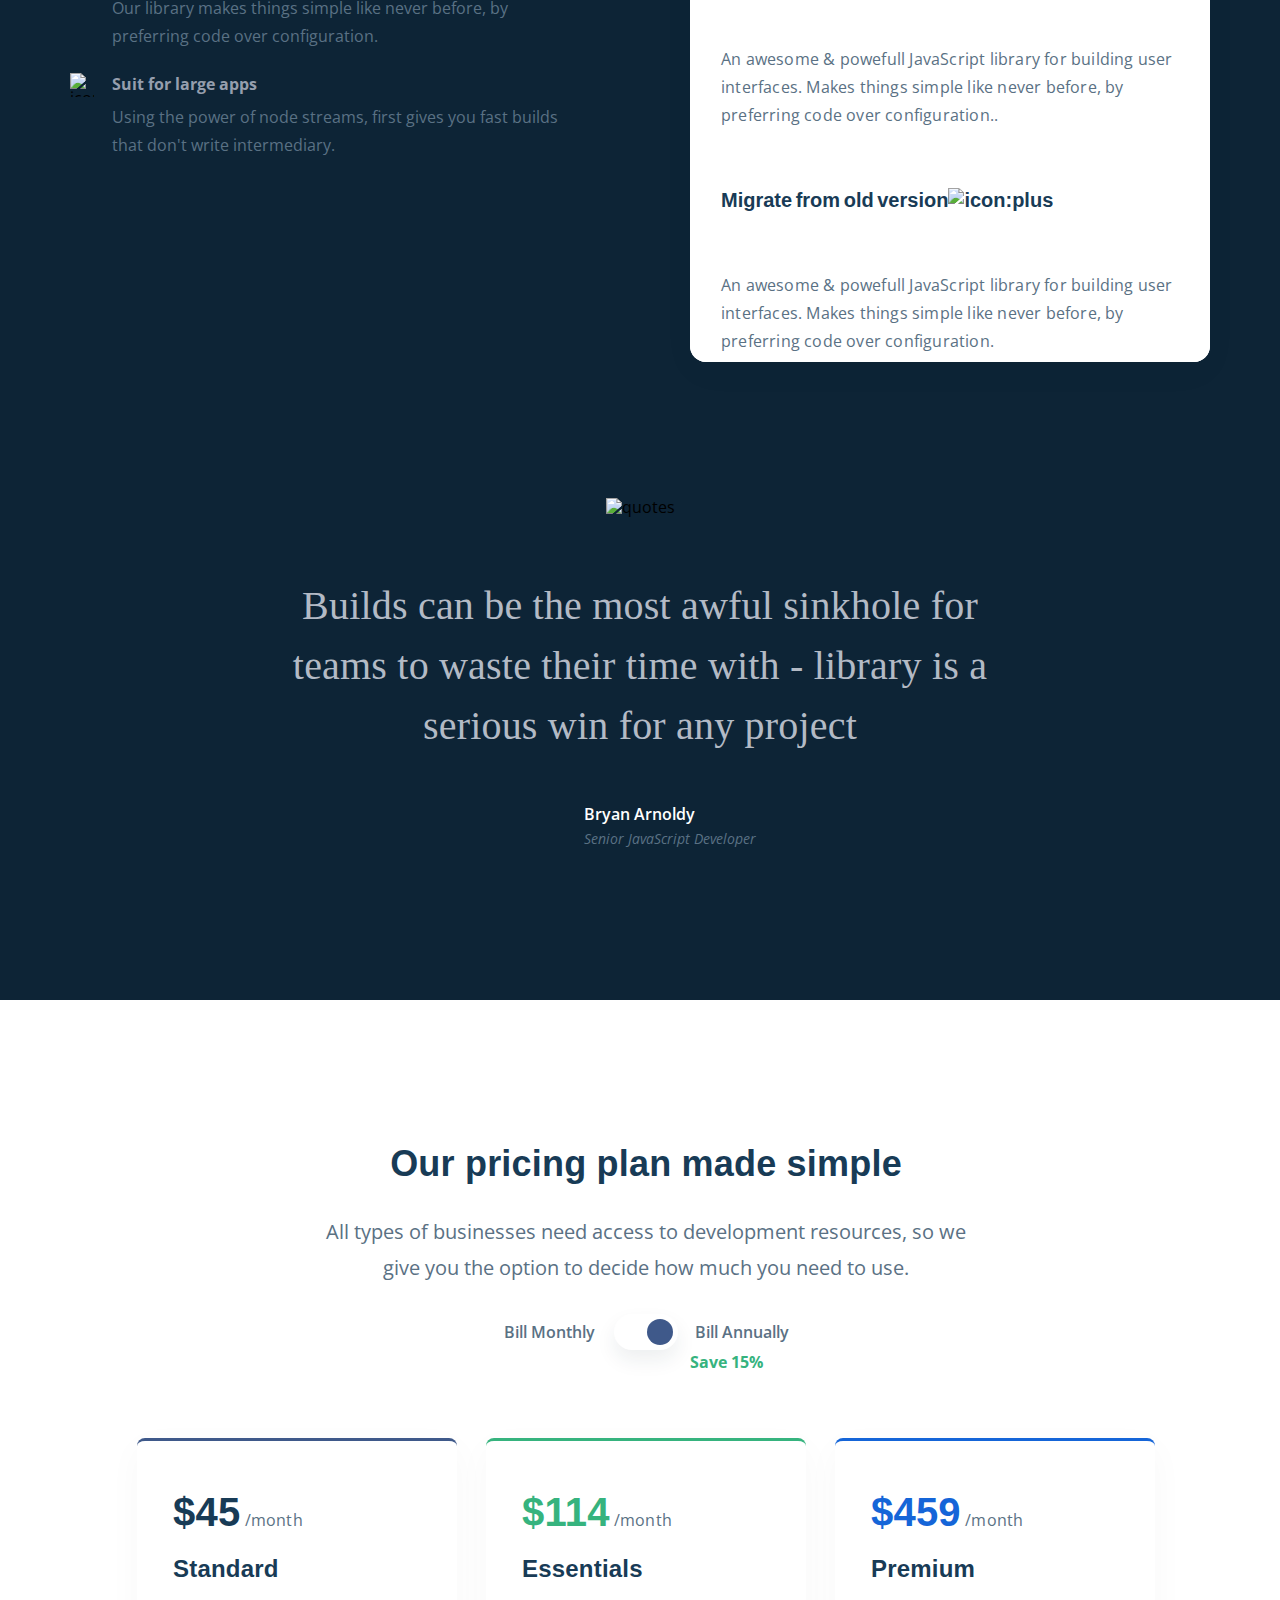
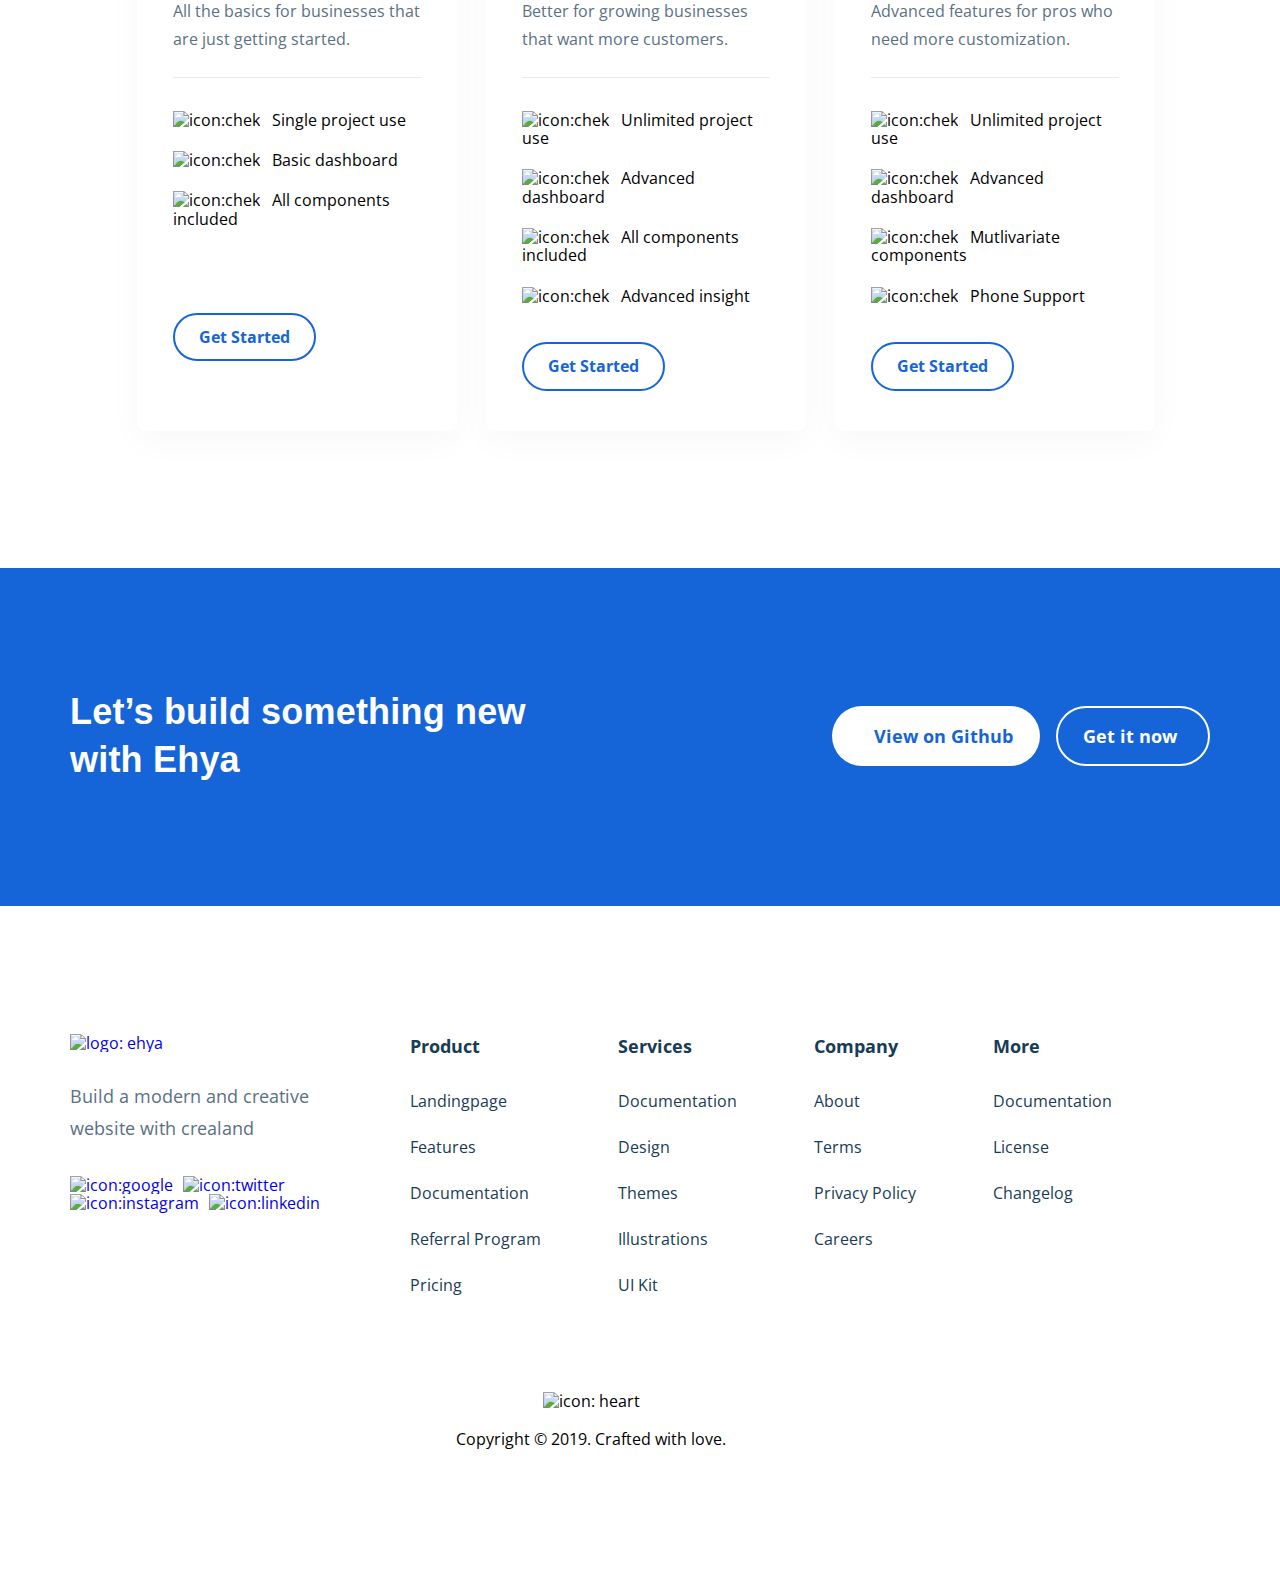
==== commit 199a1c0c: "Add files via upload" ====
--- a/index.html
+++ b/index.html
@@ -1,531 +1,1119 @@
-<!DOCTYPE html>
-<html lang="en">
-  <head>
-    <meta charset="UTF-8" />
-    <meta name="viewport" content="width=device-width, initial-scale=1.0" />
-    <title>ehya</title>
-    <link
-      href="https://fonts.googleapis.com/css2?family=Open+Sans:wght@400;600;700&display=swap"
-      rel="stylesheet"
-    />
-    <link rel="stylesheet" href="css/style.css" />
-    <link rel="stylesheet" href="css/fixes.css" />
-  </head>
-  <body>
-    <section class="hero">
-      <!-- <img
-        src="img/Shape-1.svg"
-        alt="background-Shape"
-        class="hero__bcg-left"
-      /> -->
-      <img
-        src="img/Shape-2.svg"
-        alt="background-Shape"
-        class="hero__bcg-right"
-      />
-      <div class="container">
-        <div class="hero-main">
-          <div class="hero-header">
-            <a href="#"
-              ><img src="img/Logo.svg" alt="logo: ehya" class="logo hero__logo"
-            /></a>
-            <nav class="hero-navbar menu">
-              <ul class="menu__list">
-                <li class="menu__item">
-                  <a href="#" class="menu__link">Home</a>
-                </li>
-                <li class="menu__item landings">
-                  <a href="#" class="menu__link"
-                    >Landings
-                    <img src="img/angle-down.svg" alt="icon: angle down"
-                  /></a>
-                  <ul class="menu__sub-list">
-                    <div class="menu__sub-wrapper">
-                      <li class="menu__sub-item sub-list">
-                        <a href="#" class="menu__sub-link"
-                          >Services
-                          <img
-                            src="img/angle-right.svg"
-                            alt="icon:angle"
-                            class="menu__angle-right"
-                        /></a>
-                        <ul class="menu__sub-sub-list">
-                          <li class="menu__sub-sub-item">
-                            <a href="" class="menu__sub-sub-link"
-                              >Software Library</a
-                            >
-                          </li>
-                          <li class="menu__sub-sub-item">
-                            <a href="" class="menu__sub-sub-link">Insurance</a>
-                          </li>
-                          <li class="menu__sub-sub-item">
-                            <a href="" class="menu__sub-sub-link">Converence</a>
-                          </li>
-                          <li class="menu__sub-sub-item">
-                            <a href="" class="menu__sub-sub-link">Rental</a>
-                          </li>
-                        </ul>
-                      </li>
-                      <li class="menu__sub-item sub-list">
-                        <a href="#" class="menu__sub-link"
-                          >Products
-                          <img
-                            src="img/angle-right.svg"
-                            alt="icon:angle"
-                            class="menu__angle-right"
-                        /></a>
-                        <ul class="menu__sub-sub-list">
-                          <li class="menu__sub-sub-item">
-                            <a href="" class="menu__sub-sub-link"
-                              >Software Library</a
-                            >
-                          </li>
-                          <li class="menu__sub-sub-item">
-                            <a href="" class="menu__sub-sub-link">Insurance</a>
-                          </li>
-                          <li class="menu__sub-sub-item">
-                            <a href="" class="menu__sub-sub-link">Converence</a>
-                          </li>
-                          <li class="menu__sub-sub-item">
-                            <a href="" class="menu__sub-sub-link">Rental</a>
-                          </li>
-                        </ul>
-                      </li>
-                    </div>
-                  </ul>
-                </li>
-                <li class="menu__item landings">
-                  <a href="#" class="menu__link"
-                    >Pages <img src="img/angle-down.svg" alt="icon: angle down"
-                  /></a>
-                  <ul class="menu__sub-list">
-                    <div class="menu__sub-wrapper">
-                      <li class="menu__sub-item sub-list">
-                        <a href="#" class="menu__sub-link"
-                          >Company
-                          <img
-                            src="img/angle-right.svg"
-                            alt="icon:angle"
-                            class="menu__angle-right"
-                        /></a>
-                        <ul class="menu__sub-sub-list">
-                          <li class="menu__sub-sub-item">
-                            <a href="" class="menu__sub-sub-link"
-                              >Software Library</a
-                            >
-                          </li>
-                          <li class="menu__sub-sub-item">
-                            <a href="" class="menu__sub-sub-link">Insurance</a>
-                          </li>
-                          <li class="menu__sub-sub-item">
-                            <a href="" class="menu__sub-sub-link">Converence</a>
-                          </li>
-                          <li class="menu__sub-sub-item">
-                            <a href="" class="menu__sub-sub-link">Rental</a>
-                          </li>
-                        </ul>
-                      </li>
-                      <li class="menu__sub-item sub-list">
-                        <a href="#" class="menu__sub-link"
-                          >Career
-                          <img
-                            src="img/angle-right.svg"
-                            alt="icon:angle"
-                            class="menu__angle-right"
-                        /></a>
-                        <ul class="menu__sub-sub-list">
-                          <li class="menu__sub-sub-item">
-                            <a href="" class="menu__sub-sub-link"
-                              >Software Library</a
-                            >
-                          </li>
-                          <li class="menu__sub-sub-item">
-                            <a href="" class="menu__sub-sub-link">Insurance</a>
-                          </li>
-                          <li class="menu__sub-sub-item">
-                            <a href="" class="menu__sub-sub-link">Converence</a>
-                          </li>
-                          <li class="menu__sub-sub-item">
-                            <a href="" class="menu__sub-sub-link">Rental</a>
-                          </li>
-                        </ul>
-                      </li>
-                      <li class="menu__sub-item sub-list">
-                        <a href="#" class="menu__sub-link"
-                          >Blog
-                          <img
-                            src="img/angle-right.svg"
-                            alt="icon:angle"
-                            class="menu__angle-right"
-                        /></a>
-                      </li>
-
-                      <li class="menu__sub-item sub-list">
-                        <a href="#" class="menu__sub-link"
-                          >Utility - Sign in
-                          <img
-                            src="img/angle-right.svg"
-                            alt="icon:angle"
-                            class="menu__angle-right"
-                        /></a>
-                        <ul class="menu__sub-sub-list">
-                          <li class="menu__sub-sub-item">
-                            <a href="" class="menu__sub-sub-link">Basic</a>
-                          </li>
-                          <li class="menu__sub-sub-item">
-                            <a href="" class="menu__sub-sub-link"
-                              >Right Cover</a
-                            >
-                          </li>
-                          <li class="menu__sub-sub-item">
-                            <a href="" class="menu__sub-sub-link">Left Cover</a>
-                          </li>
-                          <li class="menu__sub-sub-item">
-                            <a href="" class="menu__sub-sub-link">Modal</a>
-                          </li>
-                          <li class="menu__sub-sub-item">
-                            <a href="" class="menu__sub-sub-link"
-                              >Illustration</a
-                            >
-                          </li>
-                          <li class="menu__sub-sub-item">
-                            <a href="" class="menu__sub-sub-link"
-                              >Illustration</a
-                            >
-                          </li>
-                        </ul>
-                      </li>
-                      <li class="menu__sub-item sub-list">
-                        <a href="#" class="menu__sub-link"
-                          >Utility - Sign up
-                          <img
-                            src="img/angle-right.svg"
-                            alt="icon:angle"
-                            class="menu__angle-right"
-                        /></a>
-                      </li>
-                      <li class="menu__sub-item sub-list">
-                        <a href="#" class="menu__sub-link"
-                          >Utility - Password Reset
-                          <img
-                            src="img/angle-right.svg"
-                            alt="icon:angle"
-                            class="menu__angle-right"
-                        /></a>
-                      </li>
-                      <li class="menu__sub-item sub-list">
-                        <a href="#" class="menu__sub-link"
-                          >Utility - Error 404
-                          <img
-                            src="img/angle-right.svg"
-                            alt="icon:angle"
-                            class="menu__angle-right"
-                        /></a>
-                      </li>
-                    </div>
-                  </ul>
-                </li>
-                <li class="menu__item">
-                  <a href="#" class="menu__link">Docs</a>
-                </li>
-                <li class="menu__item">
-                  <a href="#" class="menu__link">Help</a>
-                </li>
-              </ul>
-              <button class="menu__button" data-toggle="modal">
-                Get it now
-              </button>
-            </nav>
-            <!-- /.navbar -->
-          </div>
-          <!-- /.header -->
-          <h1 class="hero__title">
-            Awesome & powerfull landing for your software library
-          </h1>
-          <!-- /.hero__title -->
-          <p class="hero__text">
-            An awesome & powefull JavaScript library for building user
-            interfaces
-          </p>
-          <div class="hero-button">
-            <a href="https://github.com/muscleman-ak" class="hero-button__link">
-              <button class="hero-button__git">
-                <img
-                  src="img/git.svg"
-                  alt="icon:git"
-                  class="hero-button__icon"
-                />
-                View on Github
-              </button>
-            </a>
-            <button class="hero-button__doc">
-              Documentation
-              <img
-                class="hero-button__pic"
-                src="img/arrow-left.svg"
-                alt="arrow-left"
-              />
-            </button>
-          </div>
-          <!-- /.hero-button -->
-          <p class="hero__zip-text">
-            Zip-archive with production version, all sources and addons.
-          </p>
-          <div class="hero-wave">
-            <div class="hero-wave__card hero-wave__card_left">
-              <img
-                src="img/rocket-icon.svg"
-                alt="icon:rocket"
-                class="hero-wave__icon mIcon"
-              />
-              <div class="hero-wave__text-block">
-                <h3 class="hero-wave__title">Super Architecture</h3>
-                <p class="hero-wave__text">
-                  Modular, realiable, OOP, simple fast, for scalable client-side
-                  code.
-                </p>
-              </div>
-              <!-- /.hero-wave__text-block -->
-            </div>
-            <!-- /.hero-wave__card -->
-
-            <div class="hero-wave__card">
-              <img
-                src="img/Icon_workflow.svg"
-                alt="icon:workflow"
-                class="hero-wave__icon mIcon"
-              />
-              <div class="hero-wave__text-block">
-                <h3 class="hero-wave__title">No Dependencies</h3>
-                <p class="hero-wave__text">
-                  Independent of any third-party libraries or frameworks.
-                </p>
-              </div>
-              <!-- /.hero-wave__text-block -->
-            </div>
-            <!-- /.hero-wave__card -->
-          </div>
-          <!-- /.hero-wave -->
-        </div>
-        <!-- /.hero-main -->
-      </div>
-      <!-- /.container -->
-    </section>
-    <!-- /.hero -->
-    <section class="quickstart">
-      <div class="container">
-        <div class="hero-wave hero-under">
-          <div class="hero-wave__card hero-wave__card_left">
-            <img
-              src="img/icon-book.svg"
-              alt="icon:book"
-              class="hero-wave__icon mIcon"
-            />
-            <div class="hero-wave__text-block">
-              <h3 class="hero-wave__title">Well Documented</h3>
-              <p class="hero-wave__text">
-                Each component and module has descriptions and API.
-              </p>
-            </div>
-            <!-- /.hero-wave__text-block -->
-          </div>
-          <!-- /.hero-wave__card -->
-
-          <div class="info-card hero-wave__card">
-            <img
-              src="img/icon-like.svg"
-              alt="icon:like"
-              class="hero-wave__icon mIcon"
-            />
-            <div class="hero-wave__text-block">
-              <h3 class="hero-wave__title">Real Life Tested</h3>
-              <p class="hero-wave__text">
-                We use it in our work. On this site too for the front and admin.
-              </p>
-            </div>
-            <!-- /.hero-wave__text-block -->
-          </div>
-          <!-- /.hero-wave__card -->
-        </div>
-        <!-- /.hero-wave hero-under -->
-        <a href="#" class="explore blue-text"
-          >Explore all features <img src="img/arrow-blue.svg" alt="arrow-left"
-        /></a>
-        <div class="quickstart__contain">
-          <span class="quickstart__span">quickstart</span>
-          <h3 class="title title-center">Awesome isn't it? Let's dive in!</h3>
-          <p class="mtext mtext-center">
-            Install packages with npm or other methods. Package will be
-            installed to components/ directory and ready to use for your
-            project.
-          </p>
-
-          <div class="tabs-block">
-            <!-- блок с табами -->
-            <ul class="tabs mtext">
-              <li data-target="#nmp" class="tabs__item mtext">npm</li>
-              <li data-target="#bower" class="tabs__item mtext">bower</li>
-              <li data-target="#yarn" class="tabs__item mtext">Yarn</li>
-              <li data-target="#nuget" class="tabs__item mtext">NuGet</li>
-              <li data-target="#spm" class="tabs__item mtext">spm</li>
-              <li data-target="#meteor" class="tabs__item mtext">meteor</li>
-            </ul>
-
-            <!-- содержание табов -->
-            <ul class="example">
-              <li id="nmp" class="example__item">inputmask.js</li>
-              <li id="bower" class="example__item">jquery.mask.min.js</li>
-              <li id="yarn" class="example__item">jquery.validate.min.js</li>
-              <li id="nuget" class="example__item">jquery-3.5.1.min.js</li>
-              <li id="spm" class="example__item">swiper-bundle.min.js</li>
-              <li id="meteor" class="example__item">main.js</li>
-            </ul>
-          </div>
-          <!-- /.tabs -->
-          <div class="version">
-            <p class="version__text version__require">
-              <img
-                class="version__image"
-                src="img/check.svg"
-                alt="icon: check"
-              />
-              Requires <strong>node</strong>, <strong>npm</strong> and
-              <strong>git</strong>
-            </p>
-            <p class="version__text version__release">
-              <img
-                class="version__image"
-                src="img/check.svg"
-                alt="icon: check"
-              />Latest release <strong>v1.8.9</strong>
-            </p>
-          </div>
-          <!-- /.version -->
-        </div>
-        <!-- /.quickstart -->
-      </div>
-      <!-- /.container -->
-    </section>
-    <!-- /.quickstart -->
-    <section class="library">
-      <div class="container">
-        <div class="js">
-          <div class="js__article">
-            <h2 class="js__title title title-center">Powerfull javascript library ever</h2>
-            <p class="js__text mtext mtext-center">An awesome & powefull JavaScript library for building user interfaces. Independent of any third-party libraries or
-            frameworks.</p>
-          </div>
-          <div class="js__info">
-            <div class="js__card">
-              <img src="img/star.svg" alt="icon:star" class="js__img">
-              <h2 class="js__num">4.98/5</h2>
-              <p class="js_card-text mtext">Average ratings</p>
-            </div>
-            <div class="js__card">
-              <img src="img/install-icon.svg" alt="icon:install" class="js__img">
-              <h2 class="js__num">360k+</h2>
-              <p class="js_card-text mtext">Monthly Installs</p>
-            </div>
-            <div class="js__card">
-              <img src="img/icon-download.svg" alt="icon:download" class="js__img">
-              <h2 class="js__num">70k+</h2>
-              <p class="js_card-text mtext">Weekly Downloads</p>
-            </div>
-            <div class="js__card">
-              <img src="img/icon-fire.svg" alt="icon:fire" class="js__img">
-              <h2 class="js__num">6.4M</h2>
-              <p class="js_card-text mtext">Total Downloads</p>
-            </div>
-          </div>
-          <!-- /.js__info -->
-        </div>
-        <!-- /.js -->
-      </div>
-      <!-- /.container -->
-    </section>
-    <!-- /.library -->
-
-    <div class="modal">
-      <div class="modal__overlay"></div>
-      <!-- /.modal__overlay -->
-      <div class="modal__dialog">
-        <a href="#" class="modal__close">
-          <img src="img/close.svg" alt="icon: close" />
-        </a>
-        <h3 class="modal__title">Let’s join us</h3>
-        <button class="modal__button-signup">
-          <img
-            src="img/google-icon.svg"
-            alt="icon: google"
-            class="modal__google-icon"
-          />
-          Sign up with Google
-        </button>
-        <span class="modal__span-sign">Or, sign up with your email</span>
-        <form
-          id="form"
-          action="send.php"
-          method="POST"
-          class="form modal__form resist form"
-        >
-          <span class="modal__span">Your name*</span>
-          <input
-            type="text"
-            class="input modal__input"
-            placeholder="Your Full Name*"
-            name="name"
-            required
-            minlength="3"
-            id="modalName"
-          />
-          <span class="modal__span">Email address*</span>
-          <input
-            type="email"
-            class="input modal__input"
-            id="modalEmail"
-            placeholder="Enter email address"
-            name="email"
-            required
-          />
-          <span class="modal__span">Password*</span>
-          <input
-            type="password"
-            class="input modal__input"
-            placeholder="Enter password"
-            name="password"
-            required
-            minlength="6"
-            id="modalPassword"
-          />
-          <div class="modal__agreement">
-            <input
-              type="checkbox"
-              name="checkbox"
-              required
-              class="modal__checkbox"
-              id="modal-checkbox"
-            />
-            <label for="modal-checkbox">Agree to terms & conditions</label>
-          </div>
-          <!-- /.modal__agreement -->
-          <button type="submit" class="button modal__button">
-            Sign
-          </button>
-        </form>
-        <div class="modal__account">
-          <span class="modal__account">Already have an account? </span>
-          <a href="#" class="modal__account-link">Sign in now</a>
-        </div>
-        <!-- /.modal__account -->
-      </div>
-      <!-- /.modal__dialog -->
-    </div>
-    <!-- /.modal -->
-    <script src="js/jquery-3.5.1.min.js"></script>
-    <script src="js/jquery.validate.min.js"></script>
-    <script src="js/swiper-bundle.min.js"></script>
-    <script src="js/inputmask.js"></script>
-    <script src="js/jquery.mask.min.js"></script>
-    <script src="js/main.js"></script>
-  </body>
-</html>
+<!DOCTYPE html>
+<html lang="en">
+
+<head>
+  <meta charset="UTF-8" />
+  <meta name="viewport" content="width=device-width, initial-scale=1.0" />
+  <title>ehya</title>
+  <link rel="stylesheet" href="css/bootstrap.min.css" />
+  <link rel="stylesheet" href="css/button.css" />
+  <link rel="stylesheet" media="screen" href="https://fontlibrary.org/face/hk-grotesk" type="text/css" />
+  <link href="https://fonts.googleapis.com/css2?family=Open+Sans:wght@400;600;700&display=swap" rel="stylesheet" />
+  <link rel="stylesheet" href="css/swiper-bundle.min.css" />
+  <link rel="stylesheet" href="css/menu-style.css" />
+  <link rel="stylesheet" href="css/style.css" />
+  <script src="https://kit.fontawesome.com/88ba949122.js" crossorigin="anonymous"></script>
+</head>
+
+<body>
+    <header class="header">
+      <div class="container">
+        <div class="header-wrapper ">
+          <a href="#"><img src="img/Logo.svg" alt="logo: ehya" class="logo header-logo" /></a>
+          <div class="burger">
+            <span class="burger-line"></span>
+            <span class="burger-line"></span>
+            <span class="burger-line"></span>
+          </div>
+          <!-- /.burger -->
+          <nav class="header-navbar menu navbar-main">
+            <ul class="menu__list">
+              <li class="menu__item">
+                <a href="#" class="menu__link">Home</a>
+              </li>
+              <li class="menu__item landings">
+                <a href="#" class="menu__link" style="display: flex;align-items:baseline"><span>Landings</span><i class="fas fa-angle-down"></i> </a>
+                <ul class="menu__sub-list">
+                  <div class="menu__sub-wrapper">
+                    <li class="menu__sub-item sub-list">
+                      <a href="#" class="menu__sub-link"style="display: flex;align-items:baseline"><span>Services</span><i class="fas fa-angle-right"></i>
+                      </a>
+    
+                      <ul class="menu__sub-sub-list">
+                        <li class="menu__sub-sub-item">
+                          <a href="" class="menu__sub-sub-link">Software Library</a>
+                        </li>
+                        <li class="menu__sub-sub-item">
+                          <a href="" class="menu__sub-sub-link">Insurance</a>
+                        </li>
+                        <li class="menu__sub-sub-item">
+                          <a href="" class="menu__sub-sub-link">Converence</a>
+                        </li>
+                        <li class="menu__sub-sub-item">
+                          <a href="" class="menu__sub-sub-link">Rental</a>
+                        </li>
+                      </ul>
+                    </li>
+                    <li class="menu__sub-item sub-list">
+                      <a href="#" class="menu__sub-link">Products
+                        <i class="fas fa-angle-right"></i></a>
+                      <ul class="menu__sub-sub-list">
+                        <li class="menu__sub-sub-item">
+                          <a href="" class="menu__sub-sub-link">Software Library</a>
+                        </li>
+                        <li class="menu__sub-sub-item">
+                          <a href="" class="menu__sub-sub-link">Insurance</a>
+                        </li>
+                        <li class="menu__sub-sub-item">
+                          <a href="" class="menu__sub-sub-link">Converence</a>
+                        </li>
+                        <li class="menu__sub-sub-item">
+                          <a href="" class="menu__sub-sub-link">Rental</a>
+                        </li>
+                      </ul>
+                    </li>
+                  </div>
+                </ul>
+              </li>
+              <li class="menu__item landings">
+                <a href="#" class="menu__link">Pages<i class="fas fa-angle-down"></i> </a>
+                <ul class="menu__sub-list">
+                  <div class="menu__sub-wrapper">
+                    <li class="menu__sub-item sub-list">
+                      <a href="#" class="menu__sub-link">Company
+                        <i class="fas fa-angle-right"></i></a>
+                      <ul class="menu__sub-sub-list">
+                        <li class="menu__sub-sub-item">
+                          <a href="" class="menu__sub-sub-link">Software Library</a>
+                        </li>
+                        <li class="menu__sub-sub-item">
+                          <a href="" class="menu__sub-sub-link">Insurance</a>
+                        </li>
+                        <li class="menu__sub-sub-item">
+                          <a href="" class="menu__sub-sub-link">Converence</a>
+                        </li>
+                        <li class="menu__sub-sub-item">
+                          <a href="" class="menu__sub-sub-link">Rental</a>
+                        </li>
+                      </ul>
+                    </li>
+                    <li class="menu__sub-item sub-list">
+                      <a href="#" class="menu__sub-link">Career
+                        <i class="fas fa-angle-right"></i></a>
+                      <ul class="menu__sub-sub-list">
+                        <li class="menu__sub-sub-item">
+                          <a href="" class="menu__sub-sub-link">Software Library</a>
+                        </li>
+                        <li class="menu__sub-sub-item">
+                          <a href="" class="menu__sub-sub-link">Insurance</a>
+                        </li>
+                        <li class="menu__sub-sub-item">
+                          <a href="" class="menu__sub-sub-link">Converence</a>
+                        </li>
+                        <li class="menu__sub-sub-item">
+                          <a href="" class="menu__sub-sub-link">Rental</a>
+                        </li>
+                      </ul>
+                    </li>
+                    <li class="menu__sub-item sub-list">
+                      <a href="#" class="menu__sub-link">Blog
+                        <i class="fas fa-angle-right"></i></a>
+                    </li>
+    
+                    <li class="menu__sub-item sub-list">
+                      <a href="#" class="menu__sub-link">Utility - Sign in
+                        <i class="fas fa-angle-right"></i></a>
+                      <ul class="menu__sub-sub-list">
+                        <li class="menu__sub-sub-item">
+                          <a href="" class="menu__sub-sub-link">Basic</a>
+                        </li>
+                        <li class="menu__sub-sub-item">
+                          <a href="" class="menu__sub-sub-link">Right Cover</a>
+                        </li>
+                        <li class="menu__sub-sub-item">
+                          <a href="" class="menu__sub-sub-link">Left Cover</a>
+                        </li>
+                        <li class="menu__sub-sub-item">
+                          <a href="" class="menu__sub-sub-link">Modal</a>
+                        </li>
+                        <li class="menu__sub-sub-item">
+                          <a href="" class="menu__sub-sub-link">Illustration</a>
+                        </li>
+                        <li class="menu__sub-sub-item">
+                          <a href="" class="menu__sub-sub-link">Illustration</a>
+                        </li>
+                      </ul>
+                    </li>
+                    <li class="menu__sub-item sub-list">
+                      <a href="#" class="menu__sub-link">Utility - Sign up
+                        <i class="fas fa-angle-right"></i></a>
+                    </li>
+                    <li class="menu__sub-item sub-list">
+                      <a href="#" class="menu__sub-link">Utility - Password Reset
+                        <i class="fas fa-angle-right"></i></a>
+                    </li>
+                    <li class="menu__sub-item sub-list">
+                      <a href="#" class="menu__sub-link">Utility - Error 404
+                        <i class="fas fa-angle-right"></i></a>
+                    </li>
+                  </div>
+                </ul>
+              </li>
+              <li class="menu__item">
+                <a href="#" class="menu__link">Docs</a>
+              </li>
+              <li class="menu__item">
+                <a href="#" class="menu__link">Help</a>
+              </li>
+            </ul>
+            <button class="menu__button" data-toggle="modal">
+              Get it now
+            </button>
+          </nav>
+          <!-- /.navbarc -->
+          <nav class="header-navbar menu navbar-mobile">
+            <a class="mobile-close">
+              <img src="img/close2.svg" alt="icon:close" class="mobile-close__icon">
+            </a>
+            <ul class="menu__list">
+              <li class="menu__item">
+                <a href="#" class="menu__link">Home</a>
+              </li>
+              <li class="menu__item landings">
+                <a href="#" class="menu__link">Landings </a>
+                <i class="fas fa-angle-down"></i>
+                <ul class="menu__sub-list">
+                  <div class="menu__sub-wrapper">
+                    <li class="menu__sub-item sub-list">
+                      <a href="#" class="menu__sub-link">Services</a>
+                      <i class="fas fa-angle-down"></i>
+                      <ul class="menu__sub-sub-list">
+                        <li class="menu__sub-sub-item">
+                          <a href="" class="menu__sub-sub-link">Software Library</a>
+                        </li>
+                        <li class="menu__sub-sub-item">
+                          <a href="" class="menu__sub-sub-link">Insurance</a>
+                        </li>
+                        <li class="menu__sub-sub-item">
+                          <a href="" class="menu__sub-sub-link">Converence</a>
+                        </li>
+                        <li class="menu__sub-sub-item">
+                          <a href="" class="menu__sub-sub-link">Rental</a>
+                        </li>
+                      </ul>
+                    </li>
+                    <li class="menu__sub-item sub-list">
+                      <a href="#" class="menu__sub-link">Products</a>
+                      <i class="fas fa-angle-down"></i>
+    
+                      <ul class="menu__sub-sub-list">
+                        <li class="menu__sub-sub-item">
+                          <a href="" class="menu__sub-sub-link">Software Library</a>
+                        </li>
+                        <li class="menu__sub-sub-item">
+                          <a href="" class="menu__sub-sub-link">Insurance</a>
+                        </li>
+                        <li class="menu__sub-sub-item">
+                          <a href="" class="menu__sub-sub-link">Converence</a>
+                        </li>
+                        <li class="menu__sub-sub-item">
+                          <a href="" class="menu__sub-sub-link">Rental</a>
+                        </li>
+                      </ul>
+                    </li>
+                  </div>
+                </ul>
+              </li>
+              <li class="menu__item landings">
+    
+                <a href="#" class="menu__link">Pages</a>
+                <i class="fas fa-angle-down"></i>
+    
+    
+                <ul class="menu__sub-list">
+                  <div class="menu__sub-wrapper">
+                    <li class="menu__sub-item sub-list">
+    
+                      <a href="#" class="menu__sub-link">Company</a>
+                      <i class="fas fa-angle-down"></i>
+    
+                      <ul class="menu__sub-sub-list">
+                        <li class="menu__sub-sub-item">
+                          <a href="" class="menu__sub-sub-link">Software Library</a>
+                        </li>
+                        <li class="menu__sub-sub-item">
+                          <a href="" class="menu__sub-sub-link">Insurance</a>
+                        </li>
+                        <li class="menu__sub-sub-item">
+                          <a href="" class="menu__sub-sub-link">Converence</a>
+                        </li>
+                        <li class="menu__sub-sub-item">
+                          <a href="" class="menu__sub-sub-link">Rental</a>
+                        </li>
+                      </ul>
+                    </li>
+                    <li class="menu__sub-item sub-list">
+    
+                      <a href="#" class="menu__sub-link">Career</a>
+                      <i class="fas fa-angle-down"></i>
+    
+    
+                      <ul class="menu__sub-sub-list">
+                        <li class="menu__sub-sub-item">
+                          <a href="" class="menu__sub-sub-link">Software Library</a>
+                        </li>
+                        <li class="menu__sub-sub-item">
+                          <a href="" class="menu__sub-sub-link">Insurance</a>
+                        </li>
+                        <li class="menu__sub-sub-item">
+                          <a href="" class="menu__sub-sub-link">Converence</a>
+                        </li>
+                        <li class="menu__sub-sub-item">
+                          <a href="" class="menu__sub-sub-link">Rental</a>
+                        </li>
+                      </ul>
+                    </li>
+                    <li class="menu__sub-item sub-list">
+    
+                      <a href="#" class="menu__sub-link">Blog</a>
+                      <i class="fas fa-angle-down"></i>
+    
+                    </li>
+                    <li class="menu__sub-item sub-list">
+    
+                      <a href="#" class="menu__sub-link">Utility - Sign in</a>
+                      <i class="fas fa-angle-down"></i>
+    
+                      <ul class="menu__sub-sub-list">
+                        <li class="menu__sub-sub-item">
+                          <a href="" class="menu__sub-sub-link">Basic</a>
+                        </li>
+                        <li class="menu__sub-sub-item">
+                          <a href="" class="menu__sub-sub-link">Right Cover</a>
+                        </li>
+                        <li class="menu__sub-sub-item">
+                          <a href="" class="menu__sub-sub-link">Left Cover</a>
+                        </li>
+                        <li class="menu__sub-sub-item">
+                          <a href="" class="menu__sub-sub-link">Modal</a>
+                        </li>
+                        <li class="menu__sub-sub-item">
+                          <a href="" class="menu__sub-sub-link">Illustration</a>
+                        </li>
+                        <li class="menu__sub-sub-item">
+                          <a href="" class="menu__sub-sub-link">Illustration</a>
+                        </li>
+                      </ul>
+                    </li>
+                    <li class="menu__sub-item sub-list">
+    
+                      <a href="#" class="menu__sub-link">Utility - Sign up</a>
+                      <i class="fas fa-angle-down"></i>
+    
+                    </li>
+                    <li class="menu__sub-item sub-list">
+    
+                      <a href="#" class="menu__sub-link">Utility - Password Reset</a>
+                      <i class="fas fa-angle-down"></i>
+    
+                    </li>
+                    <li class="menu__sub-item sub-list">
+                      <div class="menu__arrow-container">
+                        <a href="#" class="menu__sub-link">Utility - Error 404</a>
+                        <i class="fas fa-angle-down"></i>
+                      </div>
+                    </li>
+                  </div>
+                </ul>
+              </li>
+              <li class="menu__item">
+                <a href="#" class="menu__link">Docs</a>
+              </li>
+              <li class="menu__item">
+                <a href="#" class="menu__link">Help</a>
+              </li>
+            </ul>
+            <button class="menu__button" data-toggle="modal">
+              Get it now
+            </button>
+          </nav>
+          <!-- /.navbar -->
+        </div>
+      </div>
+      <!-- /.container -->
+    </header>
+  <!-- /.header -->
+  <section class="hero">
+    <div class="hero-wrapper">
+      <div class="container">
+        <div class="hero-main">
+          <img src="img/Shape-1.svg" alt="background-Shape" class="hero__bcg-left" />
+          <img src="img/Shape-2.svg" alt="background-Shape" class="hero__bcg-right" />
+
+          <!-- /.header -->
+          <h1 class="hero__title">
+            Awesome & powerfull landing for your software library
+          </h1>
+          <!-- /.hero__title -->
+          <p class="hero__text">
+            An awesome & powefull JavaScript library for building user
+            interfaces
+          </p>
+          <div class="hero-button">
+            <a href="https://github.com/muscleman-ak" class="hero-button__link hero-button__git">
+              <i class="fab fa-github hero-button__icon"></i>
+              View on Github
+            </a>
+            <button class="hero-button__doc">
+              Documentation
+              <i class="fas fa-arrow-right"></i>
+            </button>
+          </div>
+          <!-- /.hero-button -->
+          <p class="hero__zip-text">
+            Zip-archive with production version, all sources and addons.
+          </p>
+          <div class="hero-wave">
+            <div class="hero-wave__card hero-wave__card_left">
+              <img src="img/rocket-icon.svg" alt="icon:rocket" class="hero-wave__icon mIcon" />
+              <div class="hero-wave__text-block">
+                <h3 class="hero-wave__title">Super Architecture</h3>
+                <p class="hero-wave__text">
+                  Modular, realiable, OOP, simple fast, for scalable
+                  client-side code.
+                </p>
+              </div>
+              <!-- /.hero-wave__text-block -->
+            </div>
+            <!-- /.hero-wave__card -->
+
+            <div class="hero-wave__card">
+              <img src="img/Icon_workflow.svg" alt="icon:workflow" class="hero-wave__icon mIcon" />
+              <div class="hero-wave__text-block">
+                <h3 class="hero-wave__title">No Dependencies</h3>
+                <p class="hero-wave__text">
+                  Independent of any third-party libraries or frameworks.
+                </p>
+              </div>
+              <!-- /.hero-wave__text-block -->
+            </div>
+            <!-- /.hero-wave__card -->
+          </div>
+          <!-- /.hero-wave -->
+        </div>
+        <!-- /.hero-main -->
+      </div>
+      <!-- /.container -->
+    </div>
+    <!-- /.hero-wrapper -->
+  </section>
+  <!-- /.hero -->
+  <section class="quickstart">
+    <div class="container">
+      <div class="hero-wave hero-under">
+        <div class="hero-wave__card hero-wave__card_left">
+          <img src="img/icon-book.svg" alt="icon:book" class="hero-wave__icon mIcon" />
+          <div class="hero-wave__text-block">
+            <h3 class="hero-wave__title">Well Documented</h3>
+            <p class="hero-wave__text">
+              Each component and module has descriptions and API.
+            </p>
+          </div>
+          <!-- /.hero-wave__text-block -->
+        </div>
+        <!-- /.hero-wave__card -->
+
+        <div class="info-card hero-wave__card">
+          <img src="img/icon-like.svg" alt="icon:like" class="hero-wave__icon mIcon" />
+          <div class="hero-wave__text-block">
+            <h3 class="hero-wave__title">Real Life Tested</h3>
+            <p class="hero-wave__text">
+              We use it in our work. On this site too for the front and admin.
+            </p>
+          </div>
+          <!-- /.hero-wave__text-block -->
+        </div>
+        <!-- /.hero-wave__card -->
+      </div>
+      <!-- /.hero-wave hero-under -->
+      <a href="#" class="explore blue-text">Explore all features <i class="fas fa-arrow-right"></i></a>
+      <div class="quickstart__contain">
+        <span class="quickstart__span">quickstart</span>
+        <h3 class="title title-center">Awesome isn't it? Let's dive in!</h3>
+        <p class="mtext mtext-center">
+          Install packages with npm or other methods. Package will be
+          installed to components/ directory and ready to use for your
+          project.
+        </p>
+
+        <div class="tabs-block">
+          <!-- блок с табами -->
+          <ul class="tabs mtext">
+            <li data-target="#npm" class="tabs__item mtext">npm</li>
+            <li data-target="#bower" class="tabs__item mtext">bower</li>
+            <li data-target="#yarn" class="tabs__item mtext">Yarn</li>
+            <li data-target="#nuget" class="tabs__item mtext">NuGet</li>
+            <li data-target="#spm" class="tabs__item mtext">spm</li>
+            <li data-target="#meteor" class="tabs__item mtext">meteor</li>
+          </ul>
+
+          <!-- содержание табов -->
+          <ul class="example">
+            <li id="npm" class="example__item " ><span class="dSign">$</span> npm install <span class="gSign">-g</span> ehya.js</li>
+            <li id="bower" class="example__item"><span class="dSign">$</span> bower install <span class="gSign">-g</span> ehya.js</li>
+            <li id="yarn" class="example__item"><span class="dSign">$</span> Yarn install <span class="gSign">-g</span>   ehya.js</li>
+            <li id="nuget" class="example__item"><span class="dSign">$</span> NuGet install <span class="gSign">-g</span>   ehya.js</li>
+            <li id="spm" class="example__item"><span class="dSign">$</span> smp install <span class="gSign">-g</span>   ehya.js</li>
+            <li id="meteor" class="example__item"><span class="dSign">$</span> meteor install <span class="gSign">-g</span>   ehya.js</li>
+          </ul>
+        </div>
+        <!-- /.tabs -->
+        <div class="version">
+          <p class="version__text version__require">
+            <img class="version__image" src="img/check.svg" alt="icon: check" />
+            Requires &nbsp<strong>node</strong>,&nbsp <strong>npm</strong>&nbsp and&nbsp
+            <strong>git</strong>
+          </p>
+          <p class="version__text version__release">
+            <img class="version__image" src="img/check.svg" alt="icon: check" />Latest release
+            &nbsp<strong>v1.8.9</strong>
+          </p>
+        </div>
+        <!-- /.version -->
+      </div>
+      <!-- /.quickstart -->
+    </div>
+    <!-- /.container -->
+  </section>
+  <!-- /.quickstart -->
+  <section class="library">
+    <div class="container">
+      <div class="js">
+        <div class="js__article article">
+          <h2 class="js__title title title-center">
+            Powerfull javascript library ever
+          </h2>
+          <p class="js__text mtext mtext-center">
+            An awesome & powefull JavaScript library for building user
+            interfaces. Independent of any third-party libraries or
+            frameworks.
+          </p>
+        </div>
+        <div class="js__info">
+          <div class="js__card">
+            <img src="img/star.svg" alt="icon:star" class="js__img" />
+            <h2 class="js__num title">4.98/5</h2>
+            <p class="js_card-text mtext">Average ratings</p>
+          </div>
+          <div class="js__card">
+            <img src="img/Badge.svg" alt="icon:install" class="js__img" />
+            <h2 class="js__num title">360k+</h2>
+            <p class="js_card-text mtext">Monthly Installs</p>
+          </div>
+          <div class="js__card">
+            <img src="img/icon-download.svg" alt="icon:download" class="js__img" />
+            <h2 class="js__num title">70k+</h2>
+            <p class="js_card-text mtext">Weekly Downloads</p>
+          </div>
+          <div class="js__card">
+            <img src="img/icon-fire.svg" alt="icon:fire" class="js__img" />
+            <h2 class="js__num title">6.4M</h2>
+            <p class="js_card-text mtext">Total Downloads</p>
+          </div>
+        </div>
+        <!-- /.js__info -->
+      </div>
+      <!-- /.js -->
+      <div class="explore-block">
+        <span class="explore-features">FEATURES</span>
+        <h3 class="title title-center">Explore about our awesome features</h3>
+        <p class="mtext mtext-center explore-text">
+          An awesome & powefull JavaScript library for building user
+          interfaces. Independent of any third-party libraries or frameworks.
+        </p>
+      </div>
+      <!-- /.main-art -->
+      <div class="cards">
+        <div class="cards__item">
+          <img src="img/icon-like.svg" alt="icon:like" class="cards__icon mIcon" />
+          <h4 class="cards__title">Simple usage</h4>
+          <p class="cards__text cards__text_like mtext">
+            Our library makes things simple like never before, by preferring
+            code over configuration.
+          </p>
+          <a href="#" class="cards__link blue-text">Learn more<i class="fas fa-arrow-right"></i></a>
+        </div>
+        <!-- /.card__item -->
+        <div class="cards__item">
+          <img src="img/Icon-substract.svg" alt="Icon:substract" class="cards__icon mIcon" />
+          <h4 class="cards__title">Efficient builds</h4>
+          <p class="cards__text mtext">
+            Using the power of node streams, first gives you fast builds that
+            don't write intermediary.
+          </p>
+          <a href="#" class="cards__link blue-text">Learn more <i class="fas fa-arrow-right"></i></a>
+        </div>
+        <!-- /.card__item -->
+        <div class="cards__item">
+          <img src="img/Icon_Application.svg" alt=" Icon:Application" class="cards__icon mIcon" />
+          <h4 class="cards__title">Flexible library</h4>
+          <p class="cards__text mtext">
+            Our library is designed to be agnostic about your setup and style
+            of coding.
+          </p>
+          <a href="#" class="cards__link blue-text">
+            Learn more<img src="img/arrow-blue.svg" alt="arrow-left" class="more-arrow"></a>
+        </div>
+        <!-- /.card__item -->
+        <div class="cards__item">
+          <img src="img/Icon_Syntax.svg" alt="Icon:Syntax" class="cards__icon mIcon" />
+          <h4 class="cards__title">Friendly Syntax</h4>
+          <p class="cards__text cards__text_syntax mtext">
+            Our library starts from the same syntax that millions of
+            JavaScript developers know today
+          </p>
+          <a href="#" class="cards__link blue-text">Learn more <i class="fas fa-arrow-right"></i></a>
+        </div>
+        <!-- /.card__item -->
+        <div class="cards__item">
+          <img src="img/Icon_workflow.svg" alt="Icon:workflow" class="cards__icon mIcon" />
+          <h4 class="cards__title">Suit for large apps</h4>
+          <p class="cards__text mtext">
+            Using the power of node streams, first gives you fast builds that
+            don't write intermediary.
+          </p>
+          <a href="#" class="cards__link blue-text">
+            Learn more<img src="img/arrow-blue.svg" alt="arrow-left" class="more-arrow"></a>
+        </div>
+        <!-- /.card__item -->
+        <div class="cards__item">
+          <img src="img/Icon_Multiple-Shape.svg" alt="Icon:Multiple-Shape" class="cards__icon mIcon" />
+          <h4 class="cards__title">State of the art JavaScript</h4>
+          <p class="cards__text mtext">
+            Our library offers support for the latest and evolving JavaScript
+            features.
+          </p>
+          <a href="#" class="cards__link blue-text">
+            Learn more<img src="img/arrow-blue.svg" alt="arrow-left" class="more-arrow"></a>
+        </div>
+        <!-- /.card__item -->
+      </div>
+      <!-- /.cards -->
+    </div>
+    <!-- /.container -->
+  </section>
+  <!-- /.library -->
+  <section class="sponsors">
+    <div class="container">
+      <div class="sponsors-wrapper">
+        <div class="sponsors__text">
+          <h2 class="sponsors__title title">See all our great sponsors</h2>
+          <button class="sponsors__button blue-text" data-toggle="modal">Become Sponsor</button>
+        </div>
+        <div class="sponsors__logo">
+          <img src="img/airbnb.svg" class="logo-airbnb" alt="logo:airbnb" />
+          <img src="img/fitbit.svg" class="logo-fitbit" alt="logo:fitbit" />
+          <img src="img/google-logo.svg" class="logo-google" alt="logo:google" />
+          <img src="img/spotify.svg" class="logo-spotify" alt="logo:spotify" />
+          <img src="img/mapbox.svg" class="logo-mapbox" alt="logo:/mapbox" />
+        </div>
+        <!-- /.sponsors__logo -->
+      </div>
+      <!-- /.sponsors-wrapper -->
+    </div>
+    <!-- /.container -->
+  </section>
+  <!-- /.sponsors -->
+  <section class="reviews">
+    <div class="container">
+      <div class="questions">
+        <div class="questions-text">
+          <span class="questions__have">Have questions?</span>
+          <h3 class="questions__title title">
+            Relax because we always will be here for you
+          </h3>
+          <p class="questions__text mtext">
+            Our library starts from the same syntax that millions of
+            JavaScript developers know today.
+          </p>
+          <div class="questions-wrapper">
+            <div class="questions__info questions__info_first">
+              <img src="img/Icon-chec-greenk.svg" alt="icon:check" class="questions__icon_green" />
+              <div class="questions__article">
+                <h4 class="questions__article_title">Our library are simple</h4>
+                <p class="questions__article_text">
+                  Our library makes things simple like never before, by
+                  preferring code over configuration.
+                </p>
+              </div>
+            </div>
+            <div class="questions__info">
+              <img src="img/Icon-chec-greenk.svg" alt="icon:check" class="questions__icon_green" />
+              <div class="questions__article questions__article_suit">
+                <h4 class="questions__article_title">Suit for large apps</h4>
+                <p class="questions__article_text">
+                  Using the power of node streams, first gives you fast builds
+                  that don't write intermediary.
+                </p>
+              </div>
+            </div>
+          </div>
+          <!-- /.questions-wrapper -->
+        </div>
+
+        <div class="mt-5">
+          <div class="accordion" id="accordionExample">
+            <div class="card">
+              <div class="card-header" id="headingOne">
+                <h2 class="mb-0">
+                  <button type="button" class="btn btn-block text-left card__button-1" data-toggle="collapse"
+                    data-target="#collapseOne" aria-expanded="true" aria-controls="collapseOne">
+                    How to get started?
+                    <img src="img/plus.svg" alt="icon:plus" />
+                  </button>
+                </h2>
+              </div>
+              <div id="collapseOne" class="collapse show" aria-labelledby="headingOne" data-parent="#accordionExample">
+                <div class="card-body mtext">
+                  An awesome & powefull JavaScript library for building user
+                  interfaces. Makes things simple like never before, by
+                  preferring code over configuration.
+                </div>
+              </div>
+            </div>
+
+            <div class="card">
+              <div class="card-header" id="headingTwo">
+                <h2 class="mb-0">
+                  <button type="button" class="btn btn-block text-left collapsed" data-toggle="collapse"
+                    data-target="#collapseTwo" aria-expanded="false" aria-controls="collapseTwo">
+                    How to composing with components?
+                    <img src="img/plus.svg" alt="icon:plus" />
+                  </button>
+                </h2>
+              </div>
+              <div id="collapseTwo" class="collapse" aria-labelledby="headingTwo" data-parent="#accordionExample">
+                <div class="card-body mtext">
+                  An awesome & powefull JavaScript library for building user
+                  interfaces. Makes things simple like never before, by
+                  preferring code over configuration.
+                </div>
+              </div>
+            </div>
+
+            <div class="card">
+              <div class="card-header" id="headingfour">
+                <h2 class="mb-0">
+                  <button type="button" class="btn btn-block text-left collapsed" data-toggle="collapse"
+                    data-target="#collapsefour" aria-expanded="false" aria-controls="collapsefour">
+                    How to create your own module?
+                    <img src="img/plus.svg" alt="" />
+                  </button>
+                </h2>
+              </div>
+              <div id="collapsefour" class="collapse" aria-labelledby="headingTwo" data-parent="#accordionExample">
+                <div class="card-body mtext">
+                  An awesome & powefull JavaScript library for building user
+                  interfaces. Makes things simple like never before, by
+                  preferring code over configuration..
+                </div>
+              </div>
+            </div>
+            <div class="card">
+              <div class="card-header" id="headingThree">
+                <h2 class="mb-0">
+                  <button type="button" class="btn btn-block text-left collapsed" data-toggle="collapse"
+                    data-target="#collapseThree" aria-expanded="false" aria-controls="collapseThree">
+                    Migrate from old version
+                    <img src="img/plus.svg" alt="icon:plus" />
+                  </button>
+                </h2>
+              </div>
+              <div id="collapseThree" class="collapse" aria-labelledby="headingThree" data-parent="#accordionExample">
+                <div class="card-body mtext">
+                  An awesome & powefull JavaScript library for building user
+                  interfaces. Makes things simple like never before, by
+                  preferring code over configuration.
+                </div>
+              </div>
+            </div>
+          </div>
+        </div>
+      </div>
+      <!-- /.questions -->
+      <div class="swiper-container reviews-slider">
+        <div class="swiper-wrapper reviews-wrapper">
+          <div class="swiper-slide">
+            <div class="reviews-slider__item">
+              <img src="img/quotes.svg" alt="quotes" class="reviews-slider__quotes" />
+              <p class="reviews-slider__text">
+                Builds can be the most awful sinkhole for teams to waste their
+                time with - library is a serious win for any project
+              </p>
+              <div class="reviews-slider__profile">
+                <img src="[data-uri]" data-src="img/user-avatar.png"
+                  alt="photo: Prison Mike" class="reviews-slider__avatar" />
+                <div class="user-info">
+                  <h3 class="reviews-slider__username">Bryan Arnoldy</h3>
+                  <span class="reviews-slider__doing">Senior JavaScript Developer</span>
+                </div>
+              </div>
+              <!-- /.reviews-slider__profile -->
+            </div>
+            <!-- /.reviews-slider__item -->
+          </div>
+          <!-- /.swiper-slide -->
+        </div>
+      </div>
+    </div>
+    <!-- /.container -->
+  </section>
+  <!-- /.reviews -->
+  <section class="price">
+    <div class="container">
+      <div class="price-wrapper">
+        <div class="price__heading">
+          <h2 class="price__heading_title title title-center">
+            Our pricing plan made simple
+          </h2>
+          <p class="price__heading_text mtext mtext-center">
+            All types of businesses need access to development resources, so
+            we give you the option to decide how much you need to use.
+          </p>
+        </div>
+        <!-- /.price__heading -->
+        <div class="price-bill">
+          <span class="price-bill__month mtext">Bill Monthly</span>
+          <div class="switch-btn switch-on" id="switch-btn-1"></div>
+          <span class="price-bill__annual mtext">Bill Annually</span>
+          <span class="price-bill__save mtext">Save 15%</span>
+        </div>
+        <!-- /.price-bill -->
+        <div class="price-option option">
+          <div class="option__card option__card_one">
+            <div class="option-left">
+              <div class="option__price">
+                <h2 class="option__price_tag option__price_tag title hp">
+                  $45
+                  <span class="option__price_month">/month</span>
+                </h2>
+                <h2 class="option__price_tag option__price_tag title lp ">
+                  $39
+                  <span class="option__price_month">/month</span>
+                </h2>
+              </div>
+              <h3 class="option__name title">Standard</h3>
+              <p class="option__text mtext">
+                All the basics for businesses that are just getting started.
+              </p>
+            </div>
+            <span class="option__line"></span>
+           <div class="option-right">
+              <div class="option__info option__info_one">
+                <div class="option__info_line">
+                  <img src="img/check-box.svg" alt="icon:chek" class="option__info_icon" />
+                  <span class="option__info_text">Single project use</span>
+                </div>
+                <div class="option__info_line">
+                  <img src="img/check-box.svg" alt="icon:chek" class="option__info_icon" />
+                  <span class="option__info_text">Basic dashboard</span>
+                </div>
+                <div class="option__info_line">
+                  <img src="img/check-box.svg" alt="icon:chek" class="option__info_icon" />
+                  <span class="option__info_text">All components included</span>
+                </div>
+              </div>
+              <!-- /.option__info -->
+              <button class="menu__button menu__button_page-2 option__button" data-toggle="modal">
+                Get Started
+                <i class="fas fa-arrow-right"></i>
+              
+              </button>
+           </div>
+          </div>
+          <!-- /.option-card -->
+  
+          <div class="option__card option__card_two">
+            <div class="option-left">
+              <div class="option__price">
+                <h2 class="option__price_tag option__price_tag_two title hp">
+                  $114
+                  <span class="option__price_month">/month</span>
+                </h2>
+                <h2 class="option__price_tag option__price_tag_two title lp ">
+                  $99
+                  <span class="option__price_month">/month</span>
+                </h2>
+              
+              </div>
+              <h3 class="option__name title">Essentials</h3>
+              <p class="option__text mtext">
+                Better for growing businesses that want more customers.
+              </p>
+            </div>
+            <span class="option__line"></span>
+            <div class="option-right">
+              <div class="option__info">
+                <div class="option__info_line">
+                  <img src="img/check-box.svg" alt="icon:chek" class="option__info_icon" />
+                  <span class="option__info_text">Unlimited project use</span>
+                </div>
+                <div class="option__info_line">
+                  <img src="img/check-box.svg" alt="icon:chek" class="option__info_icon" />
+                  <span class="option__info_text">Advanced dashboard</span>
+                </div>
+                <div class="option__info_line">
+                  <img src="img/check-box.svg" alt="icon:chek" class="option__info_icon" />
+                  <span class="option__info_text">All components included</span>
+                </div>
+                <div class="option__info_line">
+                  <img src="img/check-box.svg" alt="icon:chek" class="option__info_icon" />
+                  <span class="option__info_text">Advanced insight</span>
+                </div>
+              </div>
+              <!-- /.option__info -->
+              <button class="menu__button menu__button_page-2 option__button" data-toggle="modal">
+                Get Started
+                <i class="fas fa-arrow-right"></i>
+              </button>
+            </div>
+          </div>
+          <!-- /.option-card -->
+  
+          <div class="option__card option__card_three">
+            <div class="option-left">
+              <div class="option__price">
+                <h2 class="option__price_tag option__price_tag_three title hp ">
+                  $459
+                  <span class="option__price_month">/month</span>
+                  <h2 class="on__price_tag option__price_tag_three title lp sNew">
+                    $399
+                    <span class="option__price_month">/month</span>
+                  </h2>
+                </h2>
+              
+              </div>
+              <h3 class="option__name title">Premium</h3>
+              <p class="option__text mtext">
+                Advanced features for pros who need more customization.
+              </p>
+            </div>
+            <span class="option__line"></span>
+            <div class="option-right">
+              <div class="option__info">
+                <div class="option__info_line">
+                  <img src="img/check-box.svg" alt="icon:chek" class="option__info_icon" />
+                  <span class="option__info_text">Unlimited project use</span>
+                </div>
+                <div class="option__info_line">
+                  <img src="img/check-box.svg" alt="icon:chek" class="option__info_icon" />
+                  <span class="option__info_text">Advanced dashboard</span>
+                </div>
+                <div class="option__info_line">
+                  <img src="img/check-box.svg" alt="icon:chek" class="option__info_icon" />
+                  <span class="option__info_text">Mutlivariate components</span>
+                </div>
+                <div class="option__info_line">
+                  <img src="img/check-box.svg" alt="icon:chek" class="option__info_icon" />
+                  <span class="option__info_text">Phone Support</span>
+                </div>
+              </div>
+              <!-- /.option__info -->
+              <button class="menu__button menu__button_page-2 option__button" data-toggle="modal">
+                Get Started
+                <i class="fas fa-arrow-right"></i>
+              </button>
+            </div>
+          </div>
+          <!-- /.option-card -->
+  
+        </div>
+        <!-- /.price-option -->
+      </div>
+      <!-- /.price-wrapper -->
+    </div>
+    <!-- /.container -->
+  </section>
+  <!-- /.price -->
+  <section class="build">
+    <div class="container">
+      <div class="build-wrapper">
+        <h2 class="build__title title">
+          Let’s build something new with Ehya
+        </h2>
+        <div class="build__buttons">
+          <a href="https://github.com/muscleman-ak" class="hero-button__link hero-button__git build__button">
+            <i class="fab fa-github hero-button__icon"></i>
+            View on Github
+          </a>
+          <button class="hero-button__doc" data-toggle="modal">
+            Get it now
+            <i class="fas fa-arrow-right"></i>
+          </button>
+        </div>
+        <img src="img/Shape-1.svg" alt="background-Shape" class="build__bcg-left" />
+        <img src="img/Shape-2.svg" alt="background-Shape" class="build__bcg-right" />
+      </div>
+      <!-- /.build-wrapper -->
+    </div>
+  </section>
+  <!-- /.build -->
+  <footer class="footer">
+    <div class="container">
+      <div class="footer-wrapper">
+        <div class="footer-grid ">
+          <div class="footer-logos footer-grid__logo">
+            <a href="#" class="footer__logo"><img src="img/footer-logo.svg" alt="logo: ehya" /></a>
+            <p class="mtext footer__text">
+              Build a modern and creative website with crealand
+            </p>
+            <div class="footer-media">
+              <a href="https://www.google.com/" class="footer-media__icon"><img src="img/footer-google.svg"
+                  alt="icon:google" /></a>
+              <a href="https://www.twitter.com/" class="footer-media__icon"><img src="img/footer-twitter.svg"
+                  alt="icon:twitter" /></a>
+              <a href="https://www.instagram.com/" class="footer-media__icon"><img src="img/footer-instagram.svg"
+                  alt="icon:instagram" /></a>
+          
+              <a href="https://www.linkedin.com/" class="footer-media__icon"><img src="img/footer-linked.svg"
+                  alt="icon:linkedin" /></a>
+            </div>
+          </div>
+          <!-- /.footer-logos -->
+          <ul class="footer__list footer-grid__product">
+            <li class="footer__title">Product</li>
+            <li class="footer__item">
+              <a href="#" class="footer__link">Landingpage</a>
+            </li>
+            <li class="footer__item">
+              <a href="#" class="footer__link">Features</a>
+            </li>
+            <li class="footer__item">
+              <a href="#" class="footer__link">Documentation</a>
+            </li>
+            <li class="footer__item">
+              <a href="#" class="footer__link">Referral Program</a>
+            </li>
+            <li class="footer__item">
+              <a href="#" class="footer__link">Pricing</a>
+            </li>
+          </ul>
+          <ul class="footer__list footer-grid__services">
+            <li class="footer__title">Services</li>
+            <li class="footer__item">
+              <a href="#" class="footer__link">Documentation</a>
+            </li>
+            <li class="footer__item">
+              <a href="#" class="footer__link">Design</a>
+            </li>
+            <li class="footer__item">
+              <a href="#" class="footer__link">Themes</a>
+            </li>
+            <li class="footer__item">
+              <a href="#" class="footer__link">Illustrations</a>
+            </li>
+            <li class="footer__item">
+              <a href="#" class="footer__link">UI Kit</a>
+            </li>
+          </ul>
+          <ul class="footer__list footer-grid__company">
+            <li class="footer__title">Company</li>
+            <li class="footer__item">
+              <a href="#" class="footer__link">About</a>
+            </li>
+            <li class="footer__item">
+              <a href="#" class="footer__link">Terms</a>
+            </li>
+            <li class="footer__item">
+              <a href="#" class="footer__link">Privacy Policy</a>
+            </li>
+            <li class="footer__item">
+              <a href="#" class="footer__link">Careers</a>
+            </li>
+          </ul>
+          <ul class="footer__list footer-grid__more">
+            <li class="footer__title">More</li>
+            <li class="footer__item">
+              <a href="#" class="footer__link">Documentation</a>
+            </li>
+            <li class="footer__item">
+              <a href="#" class="footer__link">License</a>
+            </li>
+            <li class="footer__item">
+              <a href="#" class="footer__link">Changelog</a>
+            </li>
+          </ul>
+        </div>
+        <!-- /.footer-drid -->
+
+        <div class="love">
+          <img src="img/footer-heart.svg" alt="icon: heart" class="love-icon" />
+          <span class="love-text">Copyright © 2019. Crafted with love.</span>
+        </div>
+        <!-- /.love -->
+      </div>
+      <!-- /.footer-wrapper -->
+    </div>
+    <!-- /.container -->
+  </footer>
+
+  <!-- !!!!!!!!!!!!!!!!!!!!!! попробуй вложить в контейнер!!!!!!!!!!!!!!!!!!!!!!! -->
+  <div class="modall">
+    <div class="modal__overlay"></div>
+    <!-- /.modal__overlay -->
+    <div class="modal__dialog">
+      <a href="#" class="modal__close">
+        <img src="img/close.svg" alt="icon: close" />
+      </a>
+      <h3 class="modal__title">Let’s join us</h3>
+      <button class="modal__button-signup">
+        <img src="img/google-icon.svg" alt="icon: google" class="modal__google-icon" />
+        Sign up with Google
+      </button>
+      <span class="modal__span-sign">Or, sign up with your email</span>
+      <form id="form" action="send.php" method="POST" class="form modal__form resist form">
+        <span class="modal__span">Your name*</span>
+        <input type="text" class="input modal__input" placeholder="Your Full Name*" name="name" required minlength="3"
+          id="modalName" />
+        <span class="modal__span">Email address*</span>
+        <input type="email" class="input modal__input" id="modalEmail" placeholder="Enter email address" name="email"
+          required />
+        <span class="modal__span">Password*</span>
+        <input type="password" class="input modal__input" placeholder="Enter password" name="password" required
+          minlength="6" id="modalPassword" />
+        <div class="modal__agreement">
+          <input type="checkbox" name="checkbox" required class="modal__checkbox" id="modal-checkbox" />
+          <label for="modal-checkbox">Agree to terms & conditions</label>
+        </div>
+        <!-- /.modal__agreement -->
+        <button type="submit" class="button modal__button">
+          Sign
+        </button>
+      </form>
+      <div class="modal__account">
+        <span class="modal__account">Already have an account? </span>
+        <a href="#" class="modal__account-link">Sign in now</a>
+      </div>
+      <!-- /.modal__account -->
+    </div>
+    <!-- /.modal__dialog -->
+  </div>
+  <!-- /.modal -->
+  <script src="https://code.jquery.com/jquery-3.5.1.slim.min.js"
+    integrity="sha384-DfXdz2htPH0lsSSs5nCTpuj/zy4C+OGpamoFVy38MVBnE+IbbVYUew+OrCXaRkfj"
+    crossorigin="anonymous"></script>
+  <script src="https://cdn.jsdelivr.net/npm/popper.js@1.16.1/dist/umd/popper.min.js"
+    integrity="sha384-9/reFTGAW83EW2RDu2S0VKaIzap3H66lZH81PoYlFhbGU+6BZp6G7niu735Sk7lN"
+    crossorigin="anonymous"></script>
+  <script src="https://stackpath.bootstrapcdn.com/bootstrap/4.5.2/js/bootstrap.min.js"
+    integrity="sha384-B4gt1jrGC7Jh4AgTPSdUtOBvfO8shuf57BaghqFfPlYxofvL8/KUEfYiJOMMV+rV"
+    crossorigin="anonymous"></script>
+  <script src="js/jquery-3.5.1.min.js"></script>
+  <script src="js/jquery.validate.min.js"></script>
+  <script src="js/swiper-bundle.min.js"></script>
+  <script src="js/inputmask.js"></script>
+  <script src="js/jquery.mask.min.js"></script>
+  <script src="js/main.js"></script>
+</body>
+
+</html>--- a/css/style.css
+++ b/css/style.css
@@ -341,19 +341,6 @@
   display: none;
 }
 
-@font-face {
-  font-family: HKGrotesk-bold, serif;
-  src: url(../fonts/HKGrotesk-bold.woff), url(../fonts/HKGrotesk-bold.ttf), url(../fonts/HKGrotesk-bold.woff2);
-  font-weight: bold;
-  font-style: normal;
-  font-display: swap;
-  @font-face {}  font-family: HKGrotesk-SemiBold, sans-serif;
-  src: url(../fonts/HKGrotesk-SemiBold.woff), url(../fonts/HKGrotesk-SemiBold.ttf), url(../fonts/HKGrotesk-SemiBold.woff2);
-  font-weight: 600;
-  font-style: normal;
-  font-display: swap;
-}
-
 * {
   -webkit-box-sizing: border-box;
           box-sizing: border-box;
@@ -367,6 +354,7 @@
 .container {
   max-width: 1140px;
   margin: auto;
+  padding: 0;
 }
 
 img {
@@ -382,12 +370,16 @@
   cursor: pointer;
 }
 
-.mIcon {
-  border: 0.1px dashed #5A7184;
+a {
+  text-decoration: none;
+}
+
+a:hover {
+  text-decoration: none;
 }
 
 .blue-text {
-  font-family: Open Sans;
+  font-family: Open Sans, sans-serif;
   font-style: normal;
   font-weight: bold;
   font-size: 18px;
@@ -396,6 +388,7 @@
 }
 
 .title {
+  font-family: HKGroteskBold, sans-serif;
   font-style: normal;
   font-weight: bold;
   font-size: 36px;
@@ -411,7 +404,7 @@
 }
 
 .mtext {
-  font-family: Open Sans;
+  font-family: Open Sans, sans-serif;
   font-style: normal;
   font-weight: normal;
   font-size: 18px;
@@ -426,41 +419,16 @@
   margin-bottom: 64px;
 }
 
-.hero {
-  position: relative;
-  background-image: url(../img/Wave.svg), url(../img/Shape-1.svg);
-  background-repeat: no-repeat;
-  background-position-x: center, 9%;
+.header {
   background-color: #1565D8;
-  background-position-y: 610px, 297px;
-  background-size: 1920px, 620px 376px;
-  overflow: hidden;
-}
-
-.hero-main {
-  position: relative;
-}
-
-.hero__bcg-left {
-  position: absolute;
-  width: 620.16px;
-  height: 376.86px;
-  left: -226.88px;
-  top: 303.87px;
-  overflow: hidden;
-}
-
-.hero__bcg-right {
-  position: absolute;
-  width: 300px;
-  height: 285px;
-  left: 1046.23px;
-  top: 330.68px;
-  -webkit-transform: rotate(-15deg);
-          transform: rotate(-15deg);
-}
-
-.hero-header {
+  position: fixed;
+  width: 100%;
+  z-index: 1000000000000;
+  -webkit-box-shadow: 0px 10px 18px rgba(0, 0, 0, 0.05);
+          box-shadow: 0px 10px 18px rgba(0, 0, 0, 0.05);
+}
+
+.header-wrapper {
   display: -webkit-box;
   display: -ms-flexbox;
   display: flex;
@@ -472,11 +440,296 @@
           justify-content: space-between;
   padding: 26px 0;
   margin: auto;
-  margin-bottom: 96px;
+  border-radius: 12px;
+}
+
+.menu {
+  width: 598px;
+  display: -webkit-box;
+  display: -ms-flexbox;
+  display: flex;
+  -webkit-box-pack: justify;
+      -ms-flex-pack: justify;
+          justify-content: space-between;
+  -webkit-box-align: center;
+      -ms-flex-align: center;
+          align-items: center;
+}
+
+.menu__list {
+  display: -webkit-box;
+  display: -ms-flexbox;
+  display: flex;
+  width: 423px;
+  list-style: none;
+  margin: 0;
+  padding: 0;
+  display: flex;
+  -webkit-box-align: center;
+      -ms-flex-align: center;
+          align-items: center;
+  -webkit-box-pack: justify;
+      -ms-flex-pack: justify;
+          justify-content: space-between;
+}
+
+.menu__link {
+  text-decoration: none;
+  color: white;
+}
+
+.menu__link:hover {
+  text-decoration: none;
+  color: #ffffff;
+}
+
+.menu__link_page-2 {
+  color: #183B56;
+}
+
+.menu__link_page-2:hover {
+  color: #1565D8;
+}
+
+.menu__item {
+  position: relative;
+}
+
+.menu__item:hover .menu__sub-list {
+  opacity: 1;
+  visibility: visible;
+}
+
+.menu__button {
+  padding: 13px 24px;
+  color: white;
+  font-weight: bold;
+  background-color: #1565D8;
+  border: 2px solid white;
+  border-radius: 8px;
+}
+
+.menu__button:hover {
+  background-color: #fff;
+  color: #1565D8;
+}
+
+.menu__button_page-2 {
+  border-color: #1565D8;
+  border-radius: 50px;
+  color: #1565D8;
+  background-color: #ffffff;
+}
+
+.menu__sub-wrapper {
+  -webkit-box-shadow: 0px 16px 48px rgba(0, 0, 0, 0.16);
+          box-shadow: 0px 16px 48px rgba(0, 0, 0, 0.16);
+  padding: 32px;
+  border-radius: 12px;
+  background: #FFFFFF;
+}
+
+.menu__sub-list {
+  position: absolute;
+  margin: 0;
+  padding: 0;
+  top: 20px;
+  left: 0;
+  width: 260px;
+  height: 338px;
+  opacity: 0;
+  visibility: hidden;
+  -webkit-transition: 0.2s;
+  transition: 0.2s;
+  padding-top: 24px;
+  z-index: 100;
+}
+
+.menu__sub-item {
+  list-style: none;
+  position: relative;
+  margin-bottom: 24px;
+}
+
+.menu__sub-item:last-child {
+  margin-bottom: 0;
+}
+
+.menu__sub-item:hover .menu__sub-sub-list {
+  opacity: 1;
+  visibility: visible;
+}
+
+.menu__sub-link {
+  text-decoration: none;
+  color: #183B56;
+  display: -webkit-box;
+  display: -ms-flexbox;
+  display: flex;
+  -webkit-box-align: center;
+      -ms-flex-align: center;
+          align-items: center;
+  -webkit-box-pack: justify;
+      -ms-flex-pack: justify;
+          justify-content: space-between;
+}
+
+.menu__sub-link:hover {
+  font-weight: 600;
+  color: #1565D8;
+}
+
+.menu__sub-sub-list {
+  position: absolute;
+  top: -8px;
+  left: 104%;
+  width: 242px;
+  margin: 0;
+  padding: 0;
+  opacity: 0;
+  visibility: hidden;
+  -webkit-transition: 0.2s;
+  transition: 0.2s;
+  -webkit-box-shadow: 0px 16px 48px rgba(0, 0, 0, 0.16);
+          box-shadow: 0px 16px 48px rgba(0, 0, 0, 0.16);
+  padding: 32px;
+  border-radius: 12px;
+  background: #FFFFFF;
+}
+
+.menu__sub-sub-item {
+  list-style: none;
+  position: relative;
+  margin-bottom: 15px;
+}
+
+.menu__sub-sub-item:last-child {
+  margin-bottom: 0;
+}
+
+.menu__sub-sub-link {
+  text-decoration: none;
+  color: #183B56;
+}
+
+.menu__sub-sub-link:hover {
+  font-weight: 600;
+  color: #1565D8;
+}
+
+.menu-arrow {
+  cursor: pointer;
+  margin-left: 15px;
+}
+
+.fas {
+  font-size: 14px;
+  -webkit-transform: translateY(1px);
+          transform: translateY(1px);
+}
+
+.fas::before {
+  margin-left: 2px;
+}
+
+.burger {
+  width: 23px;
+  height: 18px;
+  z-index: 10000000000001;
+  display: -webkit-box;
+  display: -ms-flexbox;
+  display: flex;
+  -webkit-box-orient: vertical;
+  -webkit-box-direction: normal;
+      -ms-flex-direction: column;
+          flex-direction: column;
+  -webkit-box-pack: justify;
+      -ms-flex-pack: justify;
+          justify-content: space-between;
+  cursor: pointer;
+}
+
+.burger-line {
+  background-color: #ffffff;
+  height: 2px;
+  width: 100%;
+  display: block;
+  border-radius: 50px;
+}
+
+.burger-line-pg2 {
+  background-color: #183B56;
+}
+
+.navbar-mobile {
+  position: absolute;
+  top: 27px;
+  opacity: 0;
+  visibility: hidden;
+  -webkit-transition: 0.2s;
+  transition: 0.2s;
+  -webkit-box-shadow: 0px 16px 48px rgba(0, 0, 0, 0.16);
+          box-shadow: 0px 16px 48px rgba(0, 0, 0, 0.16);
+  padding: 32px;
+  border-radius: 12px;
+  background: #FFFFFF;
+  max-height: 490px;
+  overflow: scroll;
+}
+
+.mobile-vis {
+  opacity: 1;
+  visibility: visible;
+}
+
+.mobile-close {
+  display: none;
+  cursor: pointer;
+  width: 24px;
+  height: 24px;
+}
+
+.mobile-close__icon {
+  width: 16px;
+  height: 16px;
+  margin: auto;
+  display: block;
+}
+
+.hero {
+  background-image: url(../img/Wave.svg);
+  background-repeat: no-repeat;
+  background-position-x: center;
+  background-position-y: 610px;
+  background-size: 1920px;
+  overflow: hidden;
+  background-color: #1565D8;
+  padding-top: 196px;
+}
+
+.hero-main {
+  position: relative;
+}
+
+.hero__bcg-left {
+  position: absolute;
+  width: 620.16px;
+  height: 376.86px;
+  top: 108px;
+  left: -269px;
+}
+
+.hero__bcg-right {
+  position: absolute;
+  width: 300px;
+  height: 285px;
+  right: -104px;
+  top: 110px;
 }
 
 .hero__title {
-  margin: 0;
+  font-family: HKGroteskBold, sans-serif;
+  margin: auto;
   margin-bottom: 24px;
   font-weight: bold;
   font-size: 56px;
@@ -484,6 +737,7 @@
   color: white;
   text-align: center;
   max-width: 946px;
+  letter-spacing: 0.2px;
 }
 
 .hero__text {
@@ -530,6 +784,14 @@
           align-items: center;
   padding: 16px 27px 15px 37px;
   margin-right: 16px;
+  z-index: 9;
+}
+
+.hero-button__git:hover {
+  background-color: #1565D8;
+  color: #ffffff;
+  border: 2px solid #ffffff;
+  padding: 14px 25px 13px 35px;
 }
 
 .hero-button__icon {
@@ -606,9 +868,10 @@
 }
 
 .hero-wave__title {
+  font-family: HKGroteskBold, sans-serif;
   font-style: normal;
   font-weight: bold;
-  font-size: 20px;
+  font-size: 22px;
   line-height: 33px;
   letter-spacing: 0.2px;
   color: #183B56;
@@ -640,148 +903,6 @@
   z-index: 5;
 }
 
-.menu {
-  width: 598px;
-  display: -webkit-box;
-  display: -ms-flexbox;
-  display: flex;
-  -webkit-box-pack: justify;
-      -ms-flex-pack: justify;
-          justify-content: space-between;
-  -webkit-box-align: center;
-      -ms-flex-align: center;
-          align-items: center;
-}
-
-.menu__list {
-  display: -webkit-box;
-  display: -ms-flexbox;
-  display: flex;
-  width: 423px;
-  list-style: none;
-  margin: 0;
-  padding: 0;
-  display: flex;
-  -webkit-box-align: center;
-      -ms-flex-align: center;
-          align-items: center;
-  -webkit-box-pack: justify;
-      -ms-flex-pack: justify;
-          justify-content: space-between;
-}
-
-.menu__link {
-  text-decoration: none;
-  color: white;
-}
-
-.menu__item {
-  position: relative;
-}
-
-.menu__button {
-  padding: 13px 24px;
-  color: white;
-  font-weight: bold;
-  background-color: #1565D8;
-  border: 2px solid white;
-  border-radius: 8px;
-}
-
-.menu__sub-wrapper {
-  -webkit-box-shadow: 0px 16px 48px rgba(0, 0, 0, 0.16);
-          box-shadow: 0px 16px 48px rgba(0, 0, 0, 0.16);
-  padding: 32px;
-  border-radius: 12px;
-  background: #FFFFFF;
-}
-
-.menu__sub-list {
-  position: absolute;
-  margin: 0;
-  padding: 0;
-  top: 20px;
-  left: 0;
-  width: 260px;
-  height: 338px;
-  padding-top: 24px;
-}
-
-.menu__sub-item {
-  list-style: none;
-  position: relative;
-  margin-bottom: 24px;
-}
-
-.menu__sub-item:last-child {
-  margin-bottom: 0;
-}
-
-.menu__sub-link {
-  text-decoration: none;
-  color: #183B56;
-  display: -webkit-box;
-  display: -ms-flexbox;
-  display: flex;
-  -webkit-box-align: center;
-      -ms-flex-align: center;
-          align-items: center;
-  -webkit-box-pack: justify;
-      -ms-flex-pack: justify;
-          justify-content: space-between;
-}
-
-.menu__sub-link:hover {
-  font-weight: 600;
-  color: #1565D8;
-}
-
-.menu__sub-sub-list {
-  position: absolute;
-  top: -8px;
-  left: 104%;
-  width: 242px;
-  margin: 0;
-  padding: 0;
-  -webkit-transition: 0.2s;
-  transition: 0.2s;
-  -webkit-box-shadow: 0px 16px 48px rgba(0, 0, 0, 0.16);
-          box-shadow: 0px 16px 48px rgba(0, 0, 0, 0.16);
-  padding: 32px;
-  border-radius: 12px;
-  background: #FFFFFF;
-}
-
-.menu__sub-sub-item {
-  list-style: none;
-  position: relative;
-  margin-bottom: 15px;
-}
-
-.menu__sub-sub-item:last-child {
-  margin-bottom: 0;
-}
-
-.menu__sub-sub-link {
-  text-decoration: none;
-  color: #183B56;
-}
-
-.menu__sub-sub-link:hover {
-  font-weight: 600;
-  color: #1565D8;
-}
-
-.landings:hover .menu__sub-list {
-  opacity: 1;
-  visibility: visible;
-}
-
-.sub-list:hover .menu__sub-sub-list {
-  opacity: 1;
-  visibility: visible;
-}
-
 .hero-under {
   margin-bottom: 32px;
 }
@@ -794,7 +915,12 @@
 }
 
 .quickstart {
-  padding: 16px 0 97px 0;
+  padding: 16px 0 241px 0;
+  background-image: url(../img/Wave-library.svg);
+  background-repeat: no-repeat;
+  background-position-x: center;
+  background-position-y: 830px;
+  background-size: 1920px;
 }
 
 .quickstart__contain {
@@ -803,7 +929,7 @@
 }
 
 .quickstart__span {
-  font-family: Open Sans;
+  font-family: Open Sans, sans-serif;
   font-style: normal;
   font-weight: 600;
   font-size: 14px;
@@ -885,7 +1011,7 @@
 }
 
 .version__text {
-  font-family: Open Sans;
+  font-family: Open Sans, sans-serif;
   font-style: normal;
   font-weight: normal;
   font-size: 16px;
@@ -910,8 +1036,22 @@
   margin-right: 12px;
 }
 
+.dSign {
+  color: #5A7184;
+}
+
+.gSign {
+  color: #00B8D9;
+}
+
 .library {
+  background: -webkit-gradient(linear, left top, left bottom, from(#F8FBFF), to(rgba(250, 251, 251, 0.0001)));
+  background: linear-gradient(180deg, #F8FBFF 0%, rgba(250, 251, 251, 0.0001) 100%);
   padding-top: 50px;
+}
+
+.js {
+  margin-bottom: 144px;
 }
 
 .js__text {
@@ -923,8 +1063,8 @@
   -webkit-box-shadow: 0px 10px 35px rgba(0, 0, 0, 0.03);
           box-shadow: 0px 10px 35px rgba(0, 0, 0, 0.03);
   border-radius: 8px 8px 16px 16px;
-  width: 1088px;
-  padding: 48px 20px 45px 20px;
+  max-width: 95.44%;
+  padding: 0 20px;
   display: -webkit-box;
   display: -ms-flexbox;
   display: flex;
@@ -935,9 +1075,12 @@
       -ms-flex-pack: justify;
           justify-content: space-between;
   border-top: 3px solid #1565D8;
+  margin: auto;
 }
 
 .js__card {
+  padding-top: 46px;
+  padding-bottom: 47px;
   width: 250px;
   display: -webkit-box;
   display: -ms-flexbox;
@@ -955,14 +1098,831 @@
   border-left: 1px solid #E5EAF4;
 }
 
-.js__card__title {
+.js__img {
+  margin-bottom: 32px;
+}
+
+.js__num {
+  margin-bottom: 2px;
+}
+
+.explore-features {
+  font-family: Open Sans, sans-serif;
+  font-style: normal;
+  font-weight: 600;
+  font-size: 14px;
+  line-height: 19px;
+  text-align: center;
+  letter-spacing: 2px;
+  text-transform: uppercase;
+  color: #36B37E;
+  margin-bottom: 16px;
+  display: block;
+}
+
+.explore-text {
+  max-width: 750px;
+}
+
+.explore-block {
+  margin-bottom: 64px;
+}
+
+.cards {
+  display: -webkit-box;
+  display: -ms-flexbox;
+  display: flex;
+  -webkit-box-pack: justify;
+      -ms-flex-pack: justify;
+          justify-content: space-between;
+  -ms-flex-wrap: wrap;
+      flex-wrap: wrap;
+  -ms-flex-line-pack: justify;
+      align-content: space-between;
+  min-height: 675px;
+}
+
+.cards__item {
+  max-width: 360px;
+  padding: 36px 32px 37px 32px;
+  display: -webkit-box;
+  display: -ms-flexbox;
+  display: flex;
+  -webkit-box-align: start;
+      -ms-flex-align: start;
+          align-items: flex-start;
+  -webkit-box-orient: vertical;
+  -webkit-box-direction: normal;
+      -ms-flex-direction: column;
+          flex-direction: column;
+  background: #FFFFFF;
+  border: 1px solid #E5EAF4;
+  -webkit-box-sizing: border-box;
+          box-sizing: border-box;
+  -webkit-box-shadow: 0px 10px 20px rgba(0, 0, 0, 0.02);
+          box-shadow: 0px 10px 20px rgba(0, 0, 0, 0.02);
+  border-radius: 16px;
+}
+
+.cards__icon {
+  margin-bottom: 25px;
+}
+
+.cards__title {
+  font-family: HKGroteskBold, sans-serif;
+  font-style: normal;
+  font-weight: 600;
+  font-size: 22px;
+  line-height: 32px;
+  letter-spacing: 0.2px;
+  color: #183B56;
+  margin: 0;
+  margin-bottom: 8px;
+}
+
+.cards__text {
+  margin-bottom: 23px;
+}
+
+.cards__link {
+  text-decoration: none;
+  display: -webkit-box;
+  display: -ms-flexbox;
+  display: flex;
+  -webkit-box-align: center;
+      -ms-flex-align: center;
+          align-items: center;
+}
+
+.more-arrow {
+  margin-left: 7px;
+}
+
+.sponsors {
+  padding: 111px 0 0 0;
+}
+
+.sponsors-wrapper {
+  max-width: 944px;
+  min-height: 402px;
+  margin: auto;
+  position: relative;
+}
+
+.sponsors__title {
+  max-width: 263px;
+  margin-top: 107px;
+  margin-bottom: 44px;
+}
+
+.sponsors__button {
+  padding: 13px 24px;
+  background-color: #ffffff;
+  border: 2px solid #1565D8;
+  border-radius: 50px;
+  font-size: 16px;
+  line-height: 22px;
+}
+
+.sponsors__button:hover {
+  background-color: #1565D8;
+  color: #ffffff;
+}
+
+.logo-airbnb {
+  position: absolute;
+  z-index: 22;
+  top: -88px;
+  right: 373px;
+}
+
+.logo-fitbit {
+  position: absolute;
+  z-index: 22;
+  top: 128px;
+  right: 299px;
+}
+
+.logo-google {
+  position: absolute;
+  z-index: 22;
+  top: -41px;
+  right: 206px;
+}
+
+.logo-spotify {
+  position: absolute;
+  z-index: 22;
+  top: -64px;
+  right: 44px;
+}
+
+.logo-mapbox {
+  position: absolute;
+  top: 104px;
+  z-index: 22;
+  right: 112px;
+}
+
+.reviews {
+  position: relative;
+  padding: 232px 0 152px 0;
+  background: #0D2436;
+  background-size: 1920px;
+  background-image: url(../img/Wave-reviews.svg);
+  background-position-x: center;
+  background-position-y: -70px;
+  background-repeat: no-repeat;
+}
+
+.questions {
+  min-height: 465px;
+  display: -webkit-box;
+  display: -ms-flexbox;
+  display: flex;
+  -webkit-box-pack: justify;
+      -ms-flex-pack: justify;
+          justify-content: space-between;
+  -webkit-box-align: center;
+      -ms-flex-align: center;
+          align-items: center;
+  max-width: 100%;
+  margin-bottom: 136px;
+}
+
+.questions-text {
+  max-width: 507px;
+  display: -webkit-box;
+  display: -ms-flexbox;
+  display: flex;
+  -webkit-box-orient: vertical;
+  -webkit-box-direction: normal;
+      -ms-flex-direction: column;
+          flex-direction: column;
+}
+
+.questions__have {
+  font-family: Open Sans, sans-serif;
+  font-style: normal;
+  font-weight: 600;
+  font-size: 14px;
+  line-height: 19px;
+  letter-spacing: 2px;
+  text-transform: uppercase;
+  color: #36B37E;
+  margin-bottom: 16px;
+}
+
+.questions__title {
+  font-family: HKGroteskBold, sans-serif;
   font-style: normal;
   font-weight: bold;
   font-size: 36px;
   line-height: 48px;
+  letter-spacing: 0.2px;
+  color: #FFFFFF;
+  max-width: 433px;
+  margin-bottom: 27px;
+}
+
+.questions__text {
+  margin-bottom: 32px;
+}
+
+.questions__info {
+  display: -webkit-box;
+  display: -ms-flexbox;
+  display: flex;
+  -webkit-box-align: start;
+      -ms-flex-align: start;
+          align-items: start;
+}
+
+.questions__info_first {
+  margin-bottom: 23px;
+}
+
+.questions__icon_green {
+  margin-right: 18px;
+  width: 24px;
+  height: 24px;
+}
+
+.questions__article_title {
+  font-family: Open Sans, sans-serif;
+  font-style: normal;
+  font-weight: bold;
+  font-size: 16px;
+  line-height: 22px;
+  color: #959EAD;
+  margin: 0;
+  margin-bottom: 8px;
+}
+
+.questions__article_text {
+  font-family: Open Sans, sans-serif;
+  font-style: normal;
+  font-weight: normal;
+  font-size: 16px;
+  line-height: 28px;
+  color: #5A7184;
+  margin: 0;
+}
+
+.mt-5 {
+  margin-top: 0 !important;
+}
+
+.accordion {
+  background-color: #FFFFFF;
+  color: #444;
+  cursor: pointer;
+  border: none;
+  outline: none;
+  -webkit-transition: 0.4s;
+  transition: 0.4s;
+  width: 520px;
+  overflow: hidden;
+  background: #FFFFFF;
+  -webkit-box-shadow: 0px 10px 35px rgba(0, 0, 0, 0.03);
+          box-shadow: 0px 10px 35px rgba(0, 0, 0, 0.03);
+  border-radius: 8px 8px 16px 16px;
+  text-align: left;
+  font-family: HKGroteskBold, sans-serif;
+  font-style: normal;
+  font-weight: bold;
+  font-size: 20px;
+  line-height: 24px;
+  letter-spacing: 0.2px;
+  color: #183B56;
+}
+
+.btn {
+  padding: 27px 31px;
+  font-family: HKGroteskBold, sans-serif;
+  font-style: normal;
+  font-weight: bold;
+  font-size: 20px;
+  line-height: 24px;
+  color: #183B56;
+  display: -webkit-box;
+  display: -ms-flexbox;
+  display: flex;
+  -webkit-box-align: center;
+      -ms-flex-align: center;
+          align-items: center;
+  -webkit-box-pack: justify;
+      -ms-flex-pack: justify;
+          justify-content: space-between;
+  background-color: #ffffff;
+  border: none;
+  outline: none;
+  word-spacing: -2px;
+  border-left: none;
+  border-right: none;
+}
+
+.mb-0 {
+  outline: none;
+}
+
+.card {
+  background-color: #ffffff;
+}
+
+.card-header {
+  background-color: #fff;
+  padding: 0;
+}
+
+.card-body {
+  padding: 7px 31px;
+  font-size: 16px;
+  line-height: 28px;
+}
+
+.card__button-1 {
+  word-spacing: auto;
+  letter-spacing: 0.2px;
+}
+
+.reviews-slider__item {
+  background-color: #0D2436;
+  display: -webkit-box;
+  display: -ms-flexbox;
+  display: flex;
+  -webkit-box-orient: vertical;
+  -webkit-box-direction: normal;
+      -ms-flex-direction: column;
+          flex-direction: column;
+  -webkit-box-align: center;
+      -ms-flex-align: center;
+          align-items: center;
+  margin: auto;
+  max-width: 750px;
+  min-height: 336px;
+  position: relative;
+}
+
+.reviews-slider__quotes {
+  margin-bottom: 19px;
+}
+
+.reviews-slider__profile {
+  display: -webkit-box;
+  display: -ms-flexbox;
+  display: flex;
+  -webkit-box-pack: justify;
+      -ms-flex-pack: justify;
+          justify-content: space-between;
+  -webkit-box-align: center;
+      -ms-flex-align: center;
+          align-items: center;
+  width: 232px;
+}
+
+.reviews-slider__avatar {
+  width: 40px;
+  height: 40px;
+  border-radius: 50%;
+  -o-object-fit: cover;
+     object-fit: cover;
+}
+
+.reviews-slider__username {
+  font-family: Open Sans, sans-serif;
+  font-style: normal;
+  font-weight: 600;
+  font-size: 16px;
+  line-height: 22px;
+  color: #FFFFFF;
+  margin: 0;
+  margin-bottom: 4px;
+}
+
+.reviews-slider__doing {
+  margin: 0;
+  font-family: Open Sans, sans-serif;
+  font-style: italic;
+  font-weight: normal;
+  font-size: 14px;
+  line-height: 19px;
+  color: #5A7184;
+}
+
+.reviews-slider__text {
+  font-family: HKGroteskregular;
+  font-style: normal;
+  font-weight: normal;
+  font-size: 40px;
+  line-height: 60px;
   text-align: center;
   letter-spacing: 0.2px;
+  color: #B3BAC5;
+  margin-bottom: 47px;
+}
+
+.build {
+  background-color: #1565D8;
+  padding: 120px 0 122px 0;
+  overflow: hidden;
+}
+
+.build-wrapper {
+  width: 100%;
+  margin: auto;
+  position: relative;
+  display: -webkit-box;
+  display: -ms-flexbox;
+  display: flex;
+  -webkit-box-align: center;
+      -ms-flex-align: center;
+          align-items: center;
+  -webkit-box-pack: justify;
+      -ms-flex-pack: justify;
+          justify-content: space-between;
+}
+
+.build__bcg-left {
+  position: absolute;
+  width: 620.16px;
+  height: 376.86px;
+  top: -106px;
+  left: -262px;
+  z-index: 0;
+}
+
+.build__bcg-right {
+  position: absolute;
+  width: 351px;
+  height: 330px;
+  right: -178px;
+  top: -154px;
+  z-index: 0;
+  -webkit-transform: rotate(0deg);
+          transform: rotate(0deg);
+}
+
+.build__title {
+  color: #ffffff;
+  letter-spacing: 0.2px;
+  max-width: 458px;
+  z-index: 99;
+}
+
+.build__buttons {
+  display: -webkit-box;
+  display: -ms-flexbox;
+  display: flex;
+  -webkit-box-pack: center;
+      -ms-flex-pack: center;
+          justify-content: center;
+}
+
+.hero-button__doc {
+  z-index: 99;
+}
+
+.hero-button__doc:hover {
+  background-color: #fff;
+  color: #1565D8;
+}
+
+.header-price {
+  background-color: #ffffff;
+}
+
+.price-wrapper {
+  padding: 140px 55px 137px 67px;
+}
+
+.price__heading_text {
+  margin: auto;
+  max-width: 680px;
+  margin-bottom: 28px;
+  font-size: 20px;
+  line-height: 36px;
+}
+
+.price__heading_title {
+  margin: auto;
+  margin-bottom: 26px;
+}
+
+.price-bill {
+  max-width: 285px;
+  min-height: 60px;
+  margin: auto;
+  display: -webkit-box;
+  display: -ms-flexbox;
+  display: flex;
+  -webkit-box-align: center;
+      -ms-flex-align: center;
+          align-items: center;
+  -ms-flex-wrap: wrap;
+      flex-wrap: wrap;
+  -webkit-box-pack: justify;
+      -ms-flex-pack: justify;
+          justify-content: space-between;
+  margin-bottom: 64px;
+}
+
+.price-bill__month {
+  margin-right: 4px;
+  font-weight: 600;
+  color: #5A7184;
+  font-size: 16px;
+  line-height: 22px;
+}
+
+.price-bill__annual {
+  margin-left: 1px;
+  font-weight: 600;
+  color: #5A7184;
+  font-size: 16px;
+  line-height: 22px;
+}
+
+.price-bill__save {
+  color: #36B37E;
+  font-weight: bold;
+  font-size: 16px;
+  line-height: 22px;
+  -ms-flex-item-align: start;
+      align-self: flex-start;
+  oreder: 1;
+  -webkit-transform: translateX(255%);
+          transform: translateX(255%);
+}
+
+.option {
+  display: -webkit-box;
+  display: -ms-flexbox;
+  display: flex;
+  -webkit-box-pack: justify;
+      -ms-flex-pack: justify;
+          justify-content: space-between;
+}
+
+.option__card {
+  width: 320px;
+  padding: 48px 36px 40px 36px;
+  display: -webkit-box;
+  display: -ms-flexbox;
+  display: flex;
+  -webkit-box-orient: vertical;
+  -webkit-box-direction: normal;
+      -ms-flex-direction: column;
+          flex-direction: column;
+  background-color: #ffffff;
+  -webkit-box-shadow: 0px 10px 35px rgba(0, 0, 0, 0.03);
+          box-shadow: 0px 10px 35px rgba(0, 0, 0, 0.03);
+  border-radius: 8px;
+  border-top: 3px solid #3F598A;
+}
+
+.option__card_two {
+  border-top-color: #36B37E;
+}
+
+.option__card_three {
+  border-top-color: #1565D8;
+}
+
+.option__price {
+  margin-bottom: 18px;
+}
+
+.option__price_tag {
+  font-size: 40px;
+  line-height: 46px;
+}
+
+.option__price_tag_two {
+  color: #36B37E;
+}
+
+.option__price_tag_three {
+  color: #1565D8;
+}
+
+.option__price_month {
+  font-family: Open Sans, sans-serif;
+  font-style: normal;
+  font-weight: normal;
+  font-size: 16px;
+  line-height: 22px;
+  color: #5A7184;
+  margin-left: -7px;
+}
+
+.option__name {
+  font-size: 24px;
+  line-height: 32px;
+  margin-bottom: 12px;
+}
+
+.option__text {
+  font-size: 16px;
+  line-height: 28px;
+  margin-bottom: 24px;
+}
+
+.option__line {
+  height: 1px;
+  width: 100%;
+  background-color: #E5EAF4;
+  margin-bottom: 33px;
+}
+
+.option__info {
+  margin-bottom: 37px;
+}
+
+.option__info_one {
+  margin-bottom: 85px;
+}
+
+.option__info_line:nth-last-child(n+2) {
+  margin-bottom: 22px;
+}
+
+.option__info_icon {
+  width: 24px;
+  height: 24px;
+  margin-right: 8px;
+}
+
+.option__button {
+  display: -webkit-box;
+  display: -ms-flexbox;
+  display: flex;
+  -webkit-box-align: center;
+      -ms-flex-align: center;
+          align-items: center;
+  -webkit-box-pack: justify;
+      -ms-flex-pack: justify;
+          justify-content: space-between;
+  -webkit-transition: background-color 0.3s, color 0.3s;
+  transition: background-color 0.3s, color 0.3s;
+}
+
+.option__button:hover {
+  background-color: #1565D8;
+  color: #ffffff;
+}
+
+.hidden {
+  -webkit-transition: .3s;
+  transition: .3s;
+  display: none;
+}
+
+.lp {
+  display: none;
+}
+
+.visible {
+  display: block;
+}
+
+.switch-btn {
+  display: inline-block;
+  width: 64px;
+  height: 36px;
+  border-radius: 19px;
+  background: #FFFFFF;
+  -webkit-box-shadow: 0px 10px 20px rgba(20, 45, 65, 0.08);
+          box-shadow: 0px 10px 20px rgba(20, 45, 65, 0.08);
+  z-index: 0;
+  margin: 0;
+  padding: 0;
+  border: none;
+  cursor: pointer;
+  position: relative;
+  -webkit-transition-duration: 300ms;
+          transition-duration: 300ms;
+}
+
+.switch-btn::after {
+  content: "";
+  height: 26px;
+  width: 26px;
+  border-radius: 17px;
+  background: #36B37E;
+  top: 5px;
+  left: 5px;
+  -webkit-transition-duration: 300ms;
+          transition-duration: 300ms;
+  position: absolute;
+  z-index: 1;
+}
+
+.switch-on::after {
+  left: 33px;
+  background: #3F598A;
+}
+
+.sNew {
+  font-size: 40px;
+  line-height: 46px;
+}
+
+.footer-wrapper {
+  width: 100%;
+  display: -webkit-box;
+  display: -ms-flexbox;
+  display: flex;
+  -ms-flex-wrap: wrap;
+      flex-wrap: wrap;
+  padding: 128px 98px 145px 0;
+}
+
+.footer-grid {
+  display: -webkit-box;
+  display: -ms-flexbox;
+  display: flex;
+  -webkit-box-pack: justify;
+      -ms-flex-pack: justify;
+          justify-content: space-between;
+  -ms-flex-wrap: wrap;
+      flex-wrap: wrap;
+  width: 100%;
+}
+
+.footer-logos {
+  max-width: 263px;
+}
+
+.footer__logo {
+  margin-bottom: 28px;
+  display: block;
+}
+
+.footer__text {
+  margin-bottom: 32px;
+}
+
+.footer-media__icon {
+  margin-right: 6px;
+}
+
+.footer-media__icon:last-child {
+  margin-right: 0;
+}
+
+.footer__list {
+  margin: 0;
+  padding: 0;
+  list-style: none;
+}
+
+.footer__title {
+  margin-bottom: 31px;
+  font-family: Open Sans, sans-serif;
+  font-style: normal;
+  font-weight: bold;
+  font-size: 18px;
+  line-height: 25px;
   color: #183B56;
+}
+
+.footer__item {
+  margin-bottom: 24px;
+}
+
+.footer__item:last-child {
+  margin-bottom: 0;
+}
+
+.footer__link {
+  text-decoration: none;
+  font-family: Open Sans, sans-serif;
+  font-style: normal;
+  font-weight: normal;
+  font-size: 16px;
+  line-height: 22px;
+  color: #183B56;
+}
+
+.love {
+  -ms-flex-preferred-size: 100%;
+      flex-basis: 100%;
+  display: -webkit-box;
+  display: -ms-flexbox;
+  display: flex;
+  -webkit-box-align: center;
+      -ms-flex-align: center;
+          align-items: center;
+  -webkit-box-orient: vertical;
+  -webkit-box-direction: normal;
+      -ms-flex-direction: column;
+          flex-direction: column;
+  margin-top: 96px;
+}
+
+.love-icon {
+  margin-bottom: 20px;
 }
 
 .modal__overlay {
@@ -973,7 +1933,7 @@
   right: 0;
   mix-blend-mode: normal;
   background-color: #000000d4;
-  z-index: 1000;
+  z-index: 1000000000000000000000;
   visibility: hidden;
   opacity: 0;
   -webkit-transition: opacity 0.2s;
@@ -993,8 +1953,6 @@
   -webkit-box-direction: normal;
       -ms-flex-direction: column;
           flex-direction: column;
-  -ms-flex-wrap: wrap;
-      flex-wrap: wrap;
   position: fixed;
   top: 490px;
   left: 50%;
@@ -1005,7 +1963,7 @@
           transform: translate(-50%, -50%);
   color: #ffffff;
   border-radius: 12px;
-  z-index: 1001;
+  z-index: 1000000;
   visibility: hidden;
   opacity: 0;
   -webkit-transition: opacity 0.2s;
@@ -1015,6 +1973,7 @@
 .modal__dialog_visible {
   opacity: 1;
   visibility: visible;
+  z-index: 1000000000000000000001;
 }
 
 .modal__close {
@@ -1028,7 +1987,7 @@
 .modal__title {
   color: #183B56;
   margin: 0;
-  font-family: HKGrotesk-bold, sans-serif;
+  font-family: HKGrotesk-bold, sans-serif, sans-serif;
   font-style: normal;
   font-weight: bold;
   font-size: 36px;
@@ -1045,12 +2004,13 @@
   border-radius: 8px;
   width: 100%;
   padding: 17px 0 17px 20px;
-  font-family: Open Sans;
+  font-family: Open Sans, sans-serif;
   font-style: normal;
   font-weight: 600;
   font-size: 16px;
   line-height: 22px;
   color: #183B56;
+  outline-color: #1565D8;
 }
 
 .modal__button-signup {
@@ -1070,7 +2030,7 @@
   color: #ffffff;
   border: none;
   border-radius: 8px;
-  font-family: Open Sans;
+  font-family: Open Sans, sans-serif;
   font-style: normal;
   font-weight: bold;
   font-size: 16px;
@@ -1085,7 +2045,7 @@
 }
 
 .modal__span {
-  font-family: Open Sans;
+  font-family: Open Sans, sans-serif;
   font-style: normal;
   font-weight: 600;
   font-size: 16px;
@@ -1102,7 +2062,7 @@
 .modal__span-sign {
   margin-bottom: 35px;
   color: #183B56;
-  font-family: Open Sans;
+  font-family: Open Sans, sans-serif;
   font-style: normal;
   font-weight: 600;
   font-size: 16px;
@@ -1111,7 +2071,7 @@
 }
 
 .modal__agreement {
-  font-family: Open Sans;
+  font-family: Open Sans, sans-serif;
   font-style: normal;
   font-weight: 600;
   font-size: 14px;
@@ -1135,7 +2095,7 @@
   color: #ffffff;
   text-align: center;
   width: 100%;
-  font-family: Open Sans;
+  font-family: Open Sans, sans-serif;
   font-style: normal;
   font-weight: bold;
   font-size: 18px;
@@ -1145,7 +2105,7 @@
 }
 
 .modal__account {
-  font-family: Open Sans;
+  font-family: Open Sans, sans-serif;
   font-style: normal;
   font-weight: 600;
   font-size: 14px;
@@ -1155,7 +2115,7 @@
 
 .modal__account-link {
   text-decoration: none;
-  font-family: Open Sans;
+  font-family: Open Sans, sans-serif;
   font-style: normal;
   font-weight: bold;
   font-size: 14px;
@@ -1164,26 +2124,54 @@
   margin-left: 8px;
 }
 
-.modal__checkbox {
-  margin-right: 10px;
-}
-
 .Invalid {
   color: red;
+  margin: 0;
+  color: black;
+  color: red;
+  font-weight: 600;
+  font-size: 14px;
+  position: relative;
 }
 
 #checkbox-error {
-  color: red;
   position: absolute;
-  top: 22px;
-  left: 0;
-  right: 0;
+  top: 24px;
+  left: 0px;
   bottom: 0;
 }
 
+#modalName-error {
+  position: absolute;
+  left: 64px;
+  top: 365px;
+}
+
+#modalPassword-error {
+  position: absolute;
+  left: 64px;
+  top: 595px;
+}
+
+#modalEmail-error {
+  position: absolute;
+  left: 64px;
+  top: 480px;
+}
+
+#modal-checkbox {
+  margin-right: 10px;
+  -webkit-transform: translateY(-33%);
+          transform: translateY(-33%);
+}
+
+.burger {
+  display: none;
+}
+
 @media (max-width: 1350px) {
-  .container {
-    max-width: 1000px;
+  .menu {
+    width: 674px;
   }
 }
 
@@ -1191,30 +2179,657 @@
   .container {
     max-width: 950px;
   }
-}
-
-@media (max-width: 1160px) {
-  .menu__sub-sub-list {
-    display: none;
+  .cards {
+    max-width: 750px;
+    margin: auto;
+  }
+  .cards__item {
+    margin-bottom: 30px;
+  }
+  .accordion {
+    width: 480px;
+  }
+  .questions-text {
+    max-width: 412px;
+  }
+  .price-wrapper {
+    padding: 140px 0px 137px 0px;
+  }
+  .option__card {
+    width: 300px;
+    padding: 48px 25px 40px 25px;
   }
 }
 
 @media (max-width: 992px) {
+  .title {
+    font-size: 31.6px;
+    line-height: 40px;
+  }
+  .title-center {
+    margin-bottom: 20px;
+  }
+  .mtext-center {
+    margin-bottom: 48px;
+  }
   .container {
     max-width: 704px;
   }
+  .navbar-main {
+    display: none;
+  }
+  .mobile-close {
+    z-index: 100000000000011;
+    display: block;
+    position: absolute;
+    right: 16px;
+    top: 17px;
+  }
+  .menu {
+    top: 40px;
+    right: 88px;
+    -webkit-box-orient: vertical;
+    -webkit-box-direction: normal;
+        -ms-flex-direction: column;
+            flex-direction: column;
+    max-width: 304px;
+    -webkit-box-align: start;
+        -ms-flex-align: start;
+            align-items: start;
+    min-height: 268px;
+    padding: 36px 24px 24px 24px;
+  }
+  .menu__button {
+    -ms-flex-item-align: stretch;
+        -ms-grid-row-align: stretch;
+        align-self: stretch;
+    color: #1565D8;
+    background-color: #ffffff;
+    border: 2px solid #1565D8;
+  }
+  .menu__list {
+    -webkit-box-orient: vertical;
+    -webkit-box-direction: normal;
+        -ms-flex-direction: column;
+            flex-direction: column;
+    -webkit-box-align: start;
+        -ms-flex-align: start;
+            align-items: start;
+    width: 100%;
+  }
+  .menu__item {
+    width: 100%;
+    margin-bottom: 15px;
+    position: unset;
+  }
+  .menu__sub-wrapper {
+    padding: 14px;
+    padding-left: 20px;
+    width: 113%;
+    padding-bottom: 8px;
+  }
+  .menu__sub-list {
+    opacity: 1;
+    visibility: visible;
+    margin-left: -12px;
+    display: none;
+    position: unset;
+    height: auto;
+    -webkit-transform: translateX(-10px);
+            transform: translateX(-10px);
+    padding-top: 4px;
+  }
+  .menu__sub-sub-list {
+    opacity: 1;
+    visibility: visible;
+    display: none;
+    -webkit-transform: translateX(-9px);
+            transform: translateX(-9px);
+    position: unset;
+    height: auto;
+    margin-top: 4px;
+    padding: 11px;
+    padding-left: 20px;
+    width: 111%;
+    margin-left: -12px;
+  }
+  .menu__link {
+    color: #183B56;
+  }
+  .menu__link:hover {
+    color: #183B56;
+  }
+  .menu__arrow-container {
+    display: -webkit-box;
+    display: -ms-flexbox;
+    display: flex;
+    -webkit-box-pack: justify;
+        -ms-flex-pack: justify;
+            justify-content: space-between;
+    -webkit-box-align: center;
+        -ms-flex-align: center;
+            align-items: center;
+  }
+  .burger {
+    display: -webkit-box;
+    display: -ms-flexbox;
+    display: flex;
+  }
+  a:hover {
+    color: red;
+    font-weight: unset;
+  }
+  .hide {
+    display: none;
+  }
+  .landings {
+    position: relative;
+  }
+  .fa-angle-down {
+    position: absolute;
+    right: 0;
+    top: 7px;
+    cursor: pointer;
+    width: 14px;
+    height: 25px;
+  }
+  .fa-angle-down::before {
+    margin-left: 7px;
+  }
+  .open {
+    display: block;
+  }
+  .hero {
+    background-position-y: 620px;
+    padding-top: 110px;
+  }
+  .hero__title {
+    font-size: 48px;
+    line-height: 60px;
+  }
+  .hero__zip-text {
+    margin-bottom: 80px;
+  }
+  .hero-wave__card {
+    min-height: 226px;
+    -webkit-box-orient: vertical;
+    -webkit-box-direction: normal;
+        -ms-flex-direction: column;
+            flex-direction: column;
+  }
+  .hero-wave__icon {
+    margin-bottom: 24px;
+  }
+  .hero-under {
+    margin-bottom: 96px;
+  }
+  .quickstart {
+    padding-bottom: 90px;
+    background-position-y: 810px;
+  }
+  .version {
+    margin-left: 7%;
+  }
+  .js {
+    margin-bottom: 90px;
+  }
+  .js__info {
+    -webkit-box-orient: vertical;
+    -webkit-box-direction: normal;
+        -ms-flex-direction: column;
+            flex-direction: column;
+  }
+  .js__card {
+    padding-top: 36px;
+    width: 100%;
+  }
+  .js__card:nth-child(n+2) {
+    border-left: none;
+  }
+  .js__card:nth-child(-n+3) {
+    border-bottom: 1px solid #E5EAF4;
+  }
+  .js__num {
+    margin-bottom: 6px;
+    font-size: 36px;
+    line-height: 42px;
+  }
+  .js__text {
+    margin-bottom: 51px;
+    max-width: 600px;
+  }
+  .explore {
+    display: none;
+  }
+  .explore-block {
+    margin-bottom: 48px;
+  }
+  .explore-text {
+    max-width: 600px;
+  }
+  .cards__item {
+    max-width: 100%;
+    width: 95.44%;
+    -webkit-box-align: center;
+        -ms-flex-align: center;
+            align-items: center;
+    margin: auto;
+    margin-bottom: 16px;
+    max-height: 282px;
+  }
+  .cards__text {
+    text-align: center;
+    max-width: 560px;
+    margin-bottom: 18px;
+  }
+  .questions {
+    -webkit-box-orient: vertical;
+    -webkit-box-direction: normal;
+        -ms-flex-direction: column;
+            flex-direction: column;
+  }
+  .sponsors {
+    padding-top: 90px;
+  }
+  .sponsors-wrapper {
+    display: -webkit-box;
+    display: -ms-flexbox;
+    display: flex;
+    -webkit-box-orient: vertical;
+    -webkit-box-direction: normal;
+        -ms-flex-direction: column;
+            flex-direction: column;
+    -webkit-box-align: center;
+        -ms-flex-align: center;
+            align-items: center;
+    width: 100%;
+    padding-bottom: 76px;
+  }
+  .sponsors__text {
+    display: -webkit-box;
+    display: -ms-flexbox;
+    display: flex;
+    -webkit-box-align: center;
+        -ms-flex-align: center;
+            align-items: center;
+    -webkit-box-orient: vertical;
+    -webkit-box-direction: normal;
+        -ms-flex-direction: column;
+            flex-direction: column;
+  }
+  .sponsors__title {
+    max-width: 378px;
+    margin-top: 0;
+    margin-bottom: 28px;
+  }
+  .sponsors__logo {
+    position: relative;
+    width: 100%;
+    height: 338px;
+    top: 112px;
+    left: -62px;
+  }
+  .questions {
+    margin-bottom: 103px;
+  }
+  .questions-text {
+    max-width: 100%;
+    width: 100%;
+    -webkit-box-align: center;
+        -ms-flex-align: center;
+            align-items: center;
+  }
+  .questions__title {
+    text-align: center;
+    margin-bottom: 34px;
+  }
+  .questions__text {
+    max-width: 463px;
+    text-align: center;
+    margin-bottom: 28px;
+  }
+  .questions-wrapper {
+    display: -webkit-box;
+    display: -ms-flexbox;
+    display: flex;
+    width: 97%;
+    -webkit-box-pack: justify;
+        -ms-flex-pack: justify;
+            justify-content: space-between;
+    margin-bottom: 27px;
+  }
+  .questions__article {
+    width: 285px;
+  }
+  .mt-5 {
+    width: 96%;
+  }
+  .accordion {
+    width: 100%;
+  }
+  .reviews {
+    padding-top: 166px;
+    padding-bottom: 92px;
+  }
+  .reviews-slider__item {
+    max-width: 640px;
+  }
+  .reviews-slider__text {
+    margin-bottom: 40px;
+  }
+  .build {
+    padding: 80px 0 78px 0;
+  }
+  .build-wrapper {
+    -webkit-box-orient: vertical;
+    -webkit-box-direction: normal;
+        -ms-flex-direction: column;
+            flex-direction: column;
+  }
+  .build__title {
+    text-align: center;
+    font-size: 36px;
+    line-height: 48px;
+    margin-bottom: 44px;
+  }
+  .footer-wrapper {
+    padding: 64px 0 64px 0;
+  }
+  .footer-grid {
+    display: -ms-grid;
+    display: grid;
+    -ms-grid-rows: 262px 262px;
+    -ms-grid-columns: 253px (1fr)[2];
+        grid-template: 262px 262px/253px repeat(2, 1fr);
+    grid-gap: 48px 30px;
+  }
+  .footer-grid__product {
+    margin-left: 27px;
+  }
+  .footer-grid__company {
+    -ms-grid-row: 2;
+    -ms-grid-column: 2;
+    grid-area: 2/2;
+    margin-left: 27px;
+  }
+  .footer-grid__more {
+    -ms-grid-row: 2;
+    -ms-grid-column: 3;
+    grid-area: 2/3;
+  }
+  .footer__text {
+    font-size: 16px;
+    line-height: 28px;
+  }
+  .footer__item {
+    margin-bottom: 22px;
+  }
+  .love {
+    margin-top: 16px;
+  }
+  .option {
+    -webkit-box-orient: vertical;
+    -webkit-box-direction: normal;
+        -ms-flex-direction: column;
+            flex-direction: column;
+  }
+  .option__card {
+    margin: auto;
+    margin-bottom: 30px;
+  }
+  .price-wrapper {
+    padding: 90px 0;
+  }
 }
 
 @media (max-width: 767px) {
+  .mtext {
+    font-size: 16px;
+    line-height: 28px;
+  }
+  .title {
+    font-size: 28px;
+    line-height: 36px;
+  }
   .container {
-    max-width: 576px;
+    max-width: 570px;
+  }
+  .hero {
+    background-position-y: 720px;
+  }
+  .hero-wave__card {
+    padding-top: 20px;
+    padding-bottom: 20px;
+  }
+  .hero-wave__icon {
+    margin-bottom: 12px;
+  }
+  .hero-wave__title {
+    font-size: 16px;
+    line-height: 28px;
+  }
+  .hero-wave__text {
+    font-size: 16px;
+    line-height: 28px;
+  }
+  .tabs-block {
+    overflow: scroll;
+  }
+  .js__card {
+    padding: 26px 0 32px 0;
+  }
+  .js__img {
+    margin-bottom: 12px;
+  }
+  .cards__icon {
+    margin-bottom: 18px;
+  }
+  .sponsors {
+    padding-top: 80px;
+  }
+  .sponsors__logo {
+    left: 0px;
+  }
+  .questions__info {
+    max-width: 267px;
+  }
+  .reviews-slider__text {
+    font-size: 35px;
+    line-height: 53px;
+  }
+  .footer-grid {
+    -ms-grid-rows: (1fr)[2] 23%;
+    -ms-grid-columns: (1fr)[3];
+        grid-template: repeat(2, 1fr) 23%/repeat(3, 1fr);
+    grid-gap: 48px  30px;
+  }
+  .footer-grid__logo {
+    -ms-grid-row: 3;
+    -ms-grid-row-span: 1;
+    -ms-grid-column: 1;
+    -ms-grid-column-span: 3;
+    grid-area: 3 / 1 / 4 / 4;
+  }
+  .footer-grid__product {
+    margin-left: 0;
+  }
+  .footer-grid__company {
+    -ms-grid-row: 2;
+    -ms-grid-column: 1;
+    grid-area: 2/1;
+    margin-left: 0;
+  }
+  .footer-grid__services {
+    -ms-grid-row: 1;
+    -ms-grid-column: 2;
+    grid-area: 1/2;
+  }
+  .footer-grid__more {
+    -ms-grid-row: 2;
+    -ms-grid-column: 2;
+    grid-area: 2/2;
   }
 }
 
 @media (max-width: 576px) {
   .container {
-    max-width: 576px;
-    width: 92%;
+    max-width: 92%;
+    min-width: 272px;
+  }
+  .hero {
+    background-position-y: 499px;
+    background-size: 0px;
+  }
+  .hero__title {
+    font-size: 38px;
+    line-height: 50px;
+  }
+  .hero-wave {
+    display: -webkit-box;
+    display: -ms-flexbox;
+    display: flex;
+    -webkit-box-orient: vertical;
+    -webkit-box-direction: normal;
+        -ms-flex-direction: column;
+            flex-direction: column;
+  }
+  .hero-wave__card {
+    width: 100%;
+    max-height: 220px;
+    -webkit-box-align: center;
+        -ms-flex-align: center;
+            align-items: center;
+    padding: 32px;
+    margin: 0;
+  }
+  .hero-wave__card:first-child {
+    margin-bottom: 16px;
+  }
+  .hero-wave__icon {
+    margin-right: 0px;
+    margin-bottom: 20px;
+  }
+  .hero-wave__title {
+    text-align: center;
+  }
+  .hero-wave__text {
+    text-align: center;
+  }
+  .hero-button {
+    -webkit-box-orient: vertical;
+    -webkit-box-direction: normal;
+        -ms-flex-direction: column;
+            flex-direction: column;
+  }
+  .hero-button__git {
+    margin-right: 0;
+    margin-bottom: 16px;
+  }
+  .hero-button__pic {
+    margin-left: 54px;
+  }
+  .questions-wrapper {
+    -webkit-box-align: center;
+        -ms-flex-align: center;
+            align-items: center;
+    -webkit-box-orient: vertical;
+    -webkit-box-direction: normal;
+        -ms-flex-direction: column;
+            flex-direction: column;
+  }
+  .version {
+    -webkit-box-orient: vertical;
+    -webkit-box-direction: normal;
+        -ms-flex-direction: column;
+            flex-direction: column;
+  }
+  .version__require {
+    margin-bottom: 15px;
+  }
+  .sponsors__logo {
+    width: 100%;
+    max-width: 284px;
+    height: 440px;
+  }
+  .logo-google {
+    top: -81px;
+    right: 44px;
+  }
+  .logo-spotify {
+    top: 69px;
+    right: 0px;
+  }
+  .logo-airbnb {
+    top: 159px;
+    right: 120px;
+  }
+  .logo-fitbit {
+    top: 23px;
+    right: 139px;
+  }
+  .logo-mapbox {
+    top: 242px;
+    right: -17px;
+  }
+  .reviews {
+    padding-top: 105px;
+  }
+  .reviews-slider__text {
+    font-size: 28px;
+    line-height: 44px;
+  }
+  .build__buttons {
+    -webkit-box-orient: vertical;
+    -webkit-box-direction: normal;
+        -ms-flex-direction: column;
+            flex-direction: column;
+  }
+  .quickstart {
+    background-size: 0px;
+  }
+}
+
+@media (max-width: 480px) {
+  .title {
+    text-align: center;
+  }
+  .menu {
+    min-width: 400px;
+    top: 62px;
+    right: 13px;
+  }
+  .footer-grid__logo {
+    justify-self: center;
+    -webkit-box-align: center;
+        -ms-flex-align: center;
+            align-items: center;
+    display: -webkit-box;
+    display: -ms-flexbox;
+    display: flex;
+    -webkit-box-orient: vertical;
+    -webkit-box-direction: normal;
+        -ms-flex-direction: column;
+            flex-direction: column;
+  }
+  .version__text {
+    font-size: 15px;
+  }
+  .cards__item {
+    padding: 32px 24px 32px 24px;
+    max-height: -webkit-min-content;
+    max-height: -moz-min-content;
+    max-height: min-content;
+    width: 100%;
+  }
+  .cards__title {
+    font-size: 20px;
+    line-height: 24px;
+  }
+  .js__info {
+    max-width: 100%;
+  }
+  .option__text {
+    text-align: center;
   }
 }
 /*# sourceMappingURL=style.css.map */